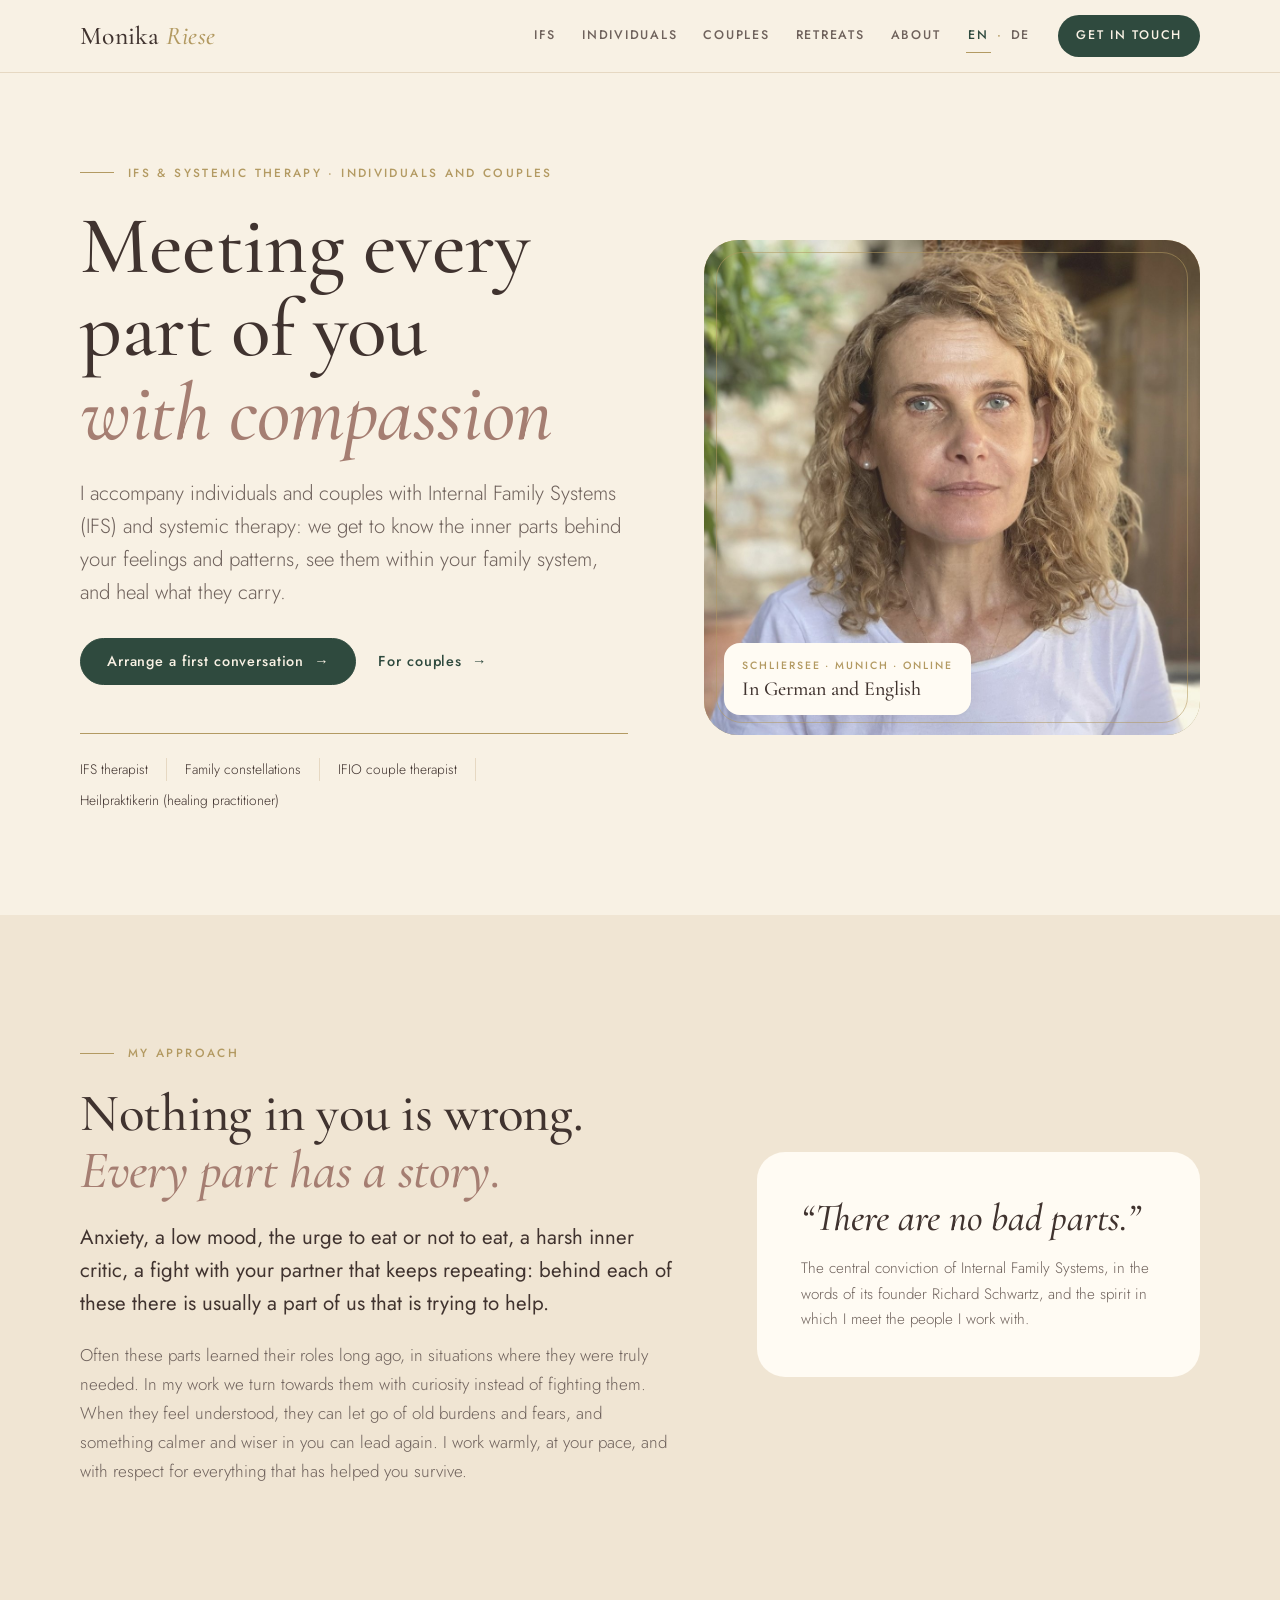
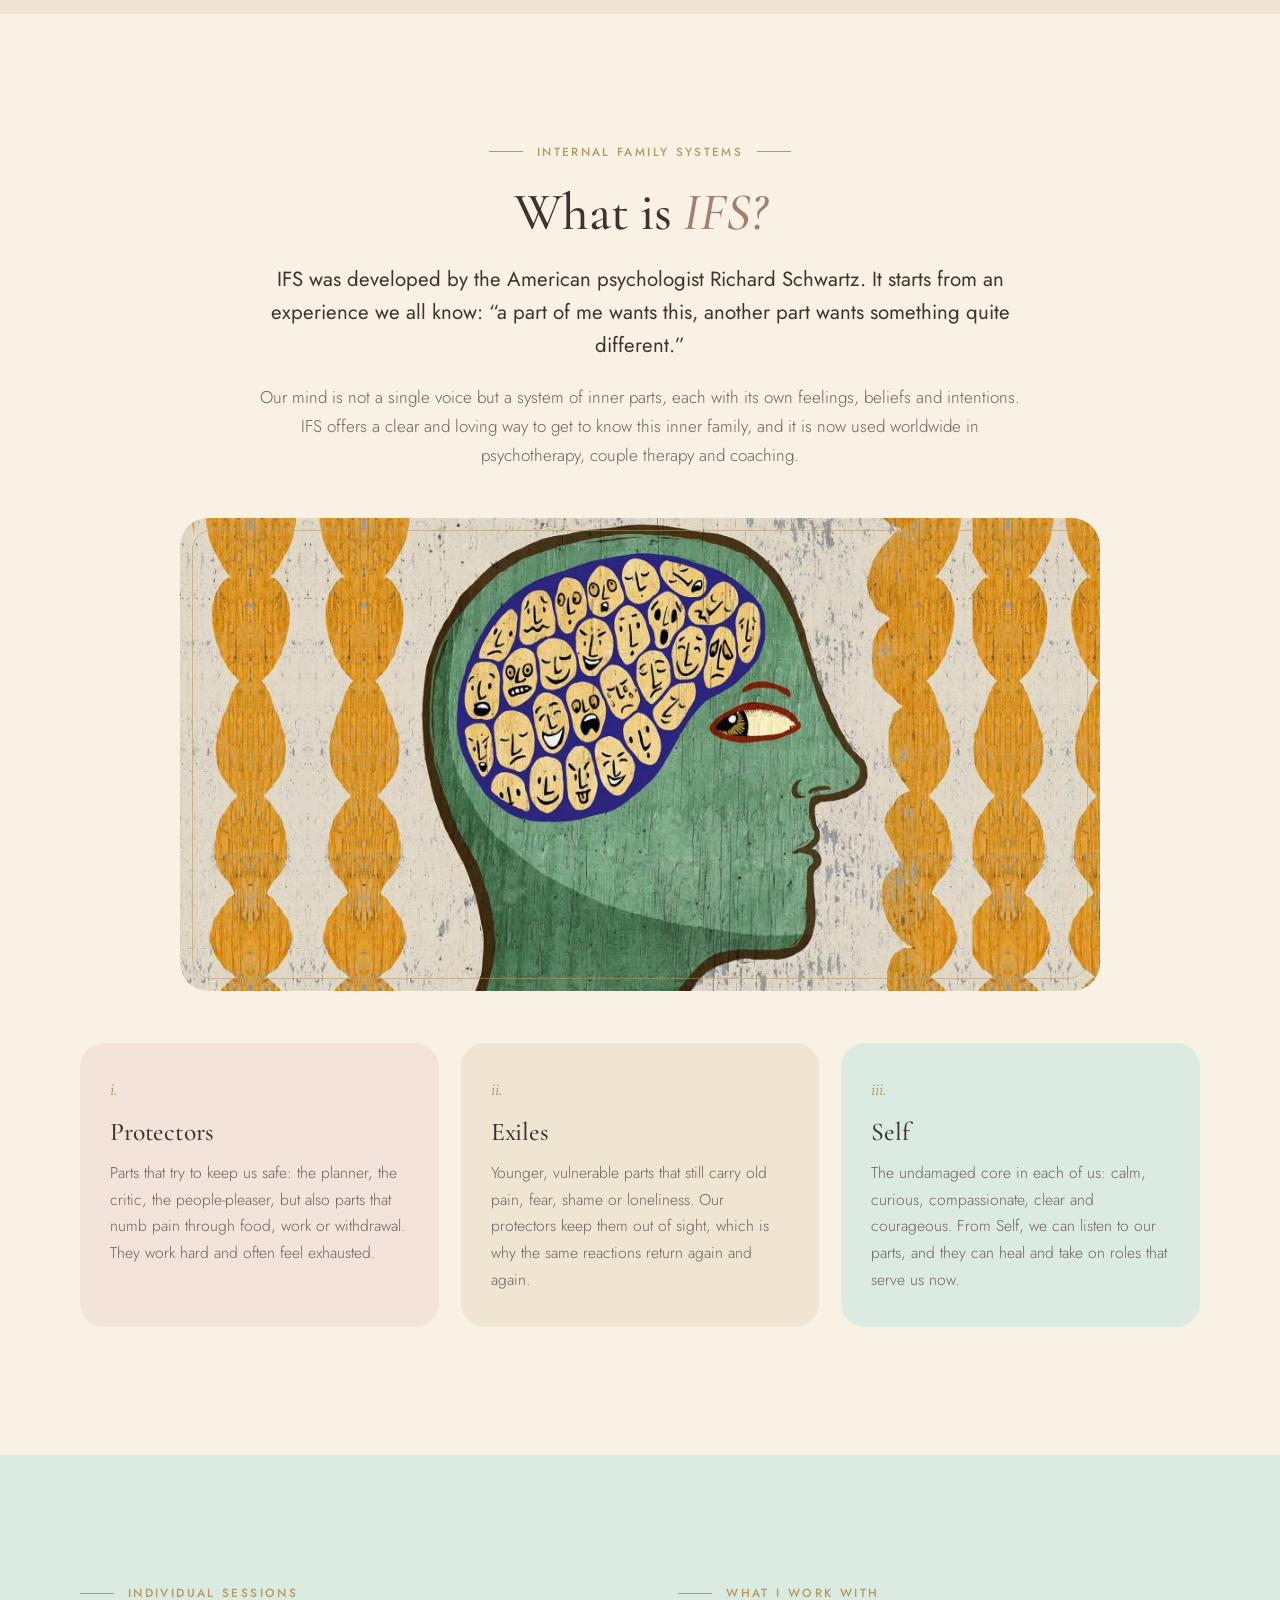
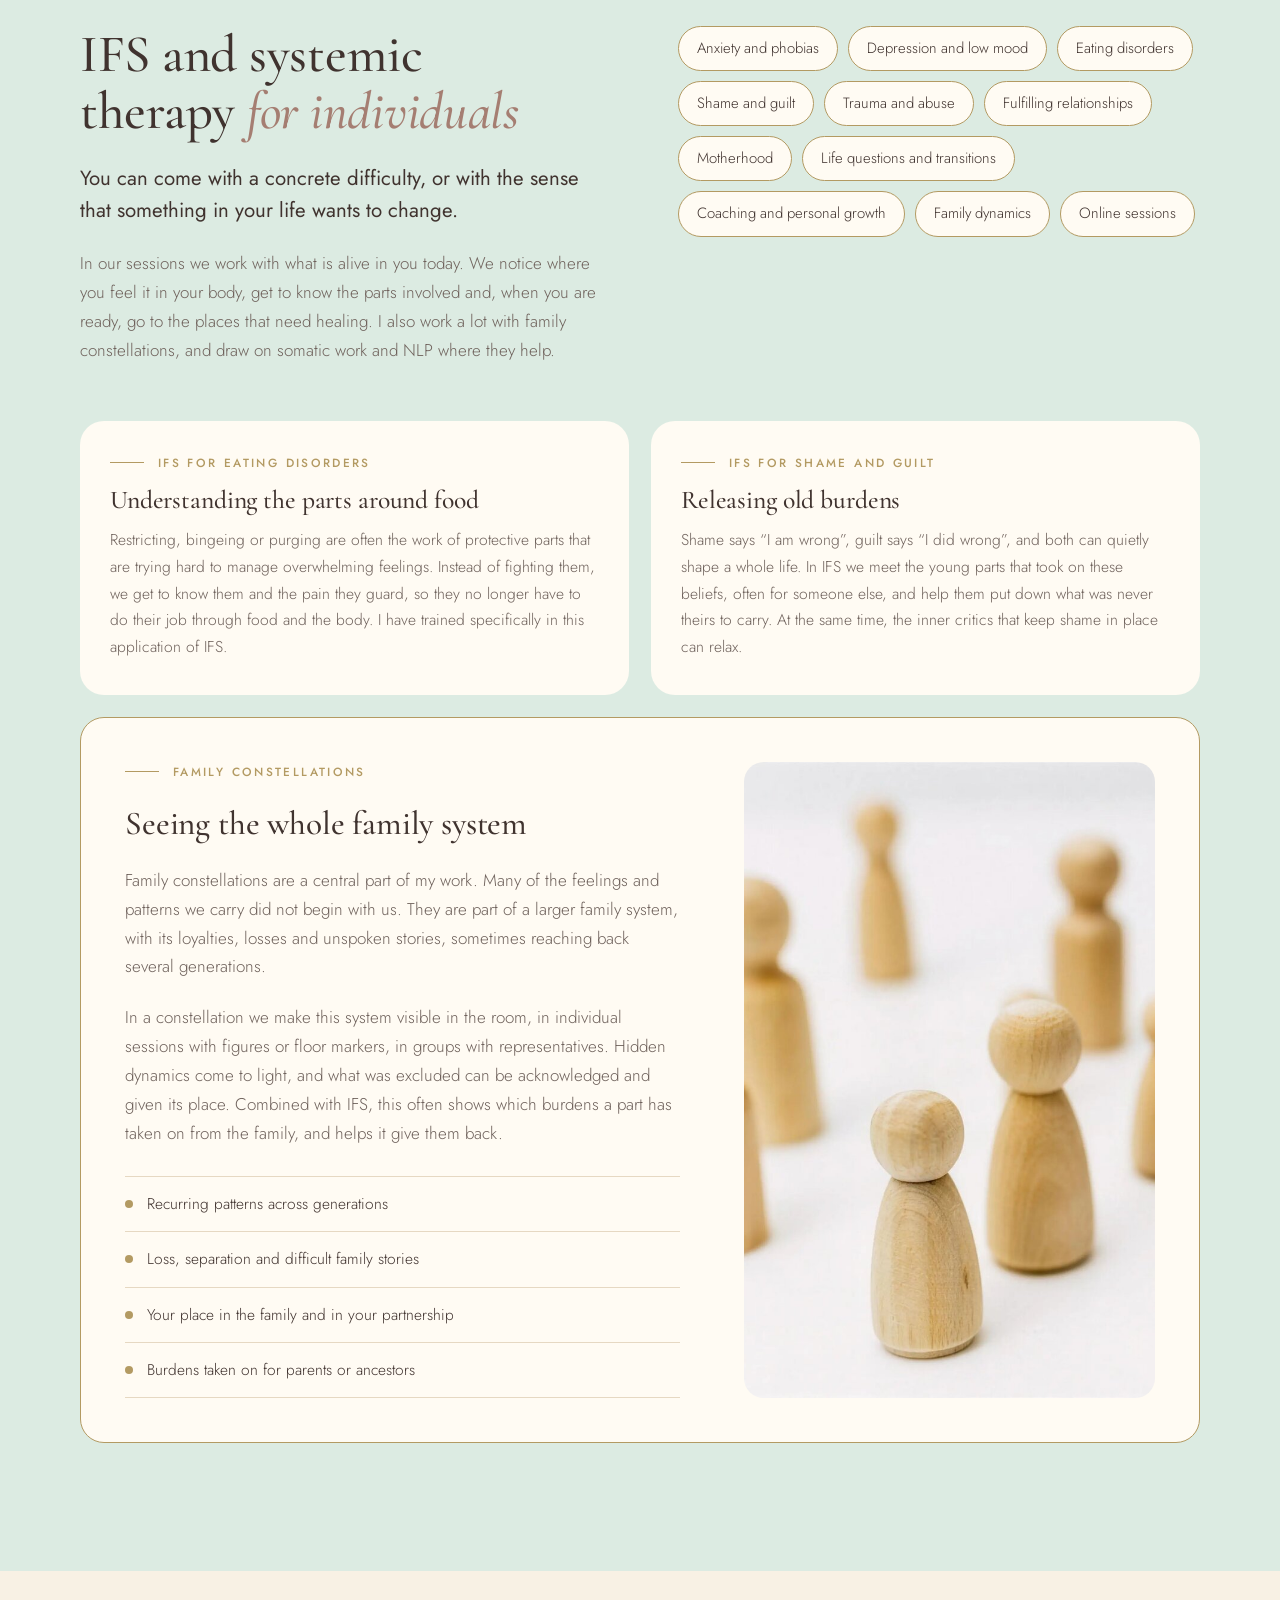
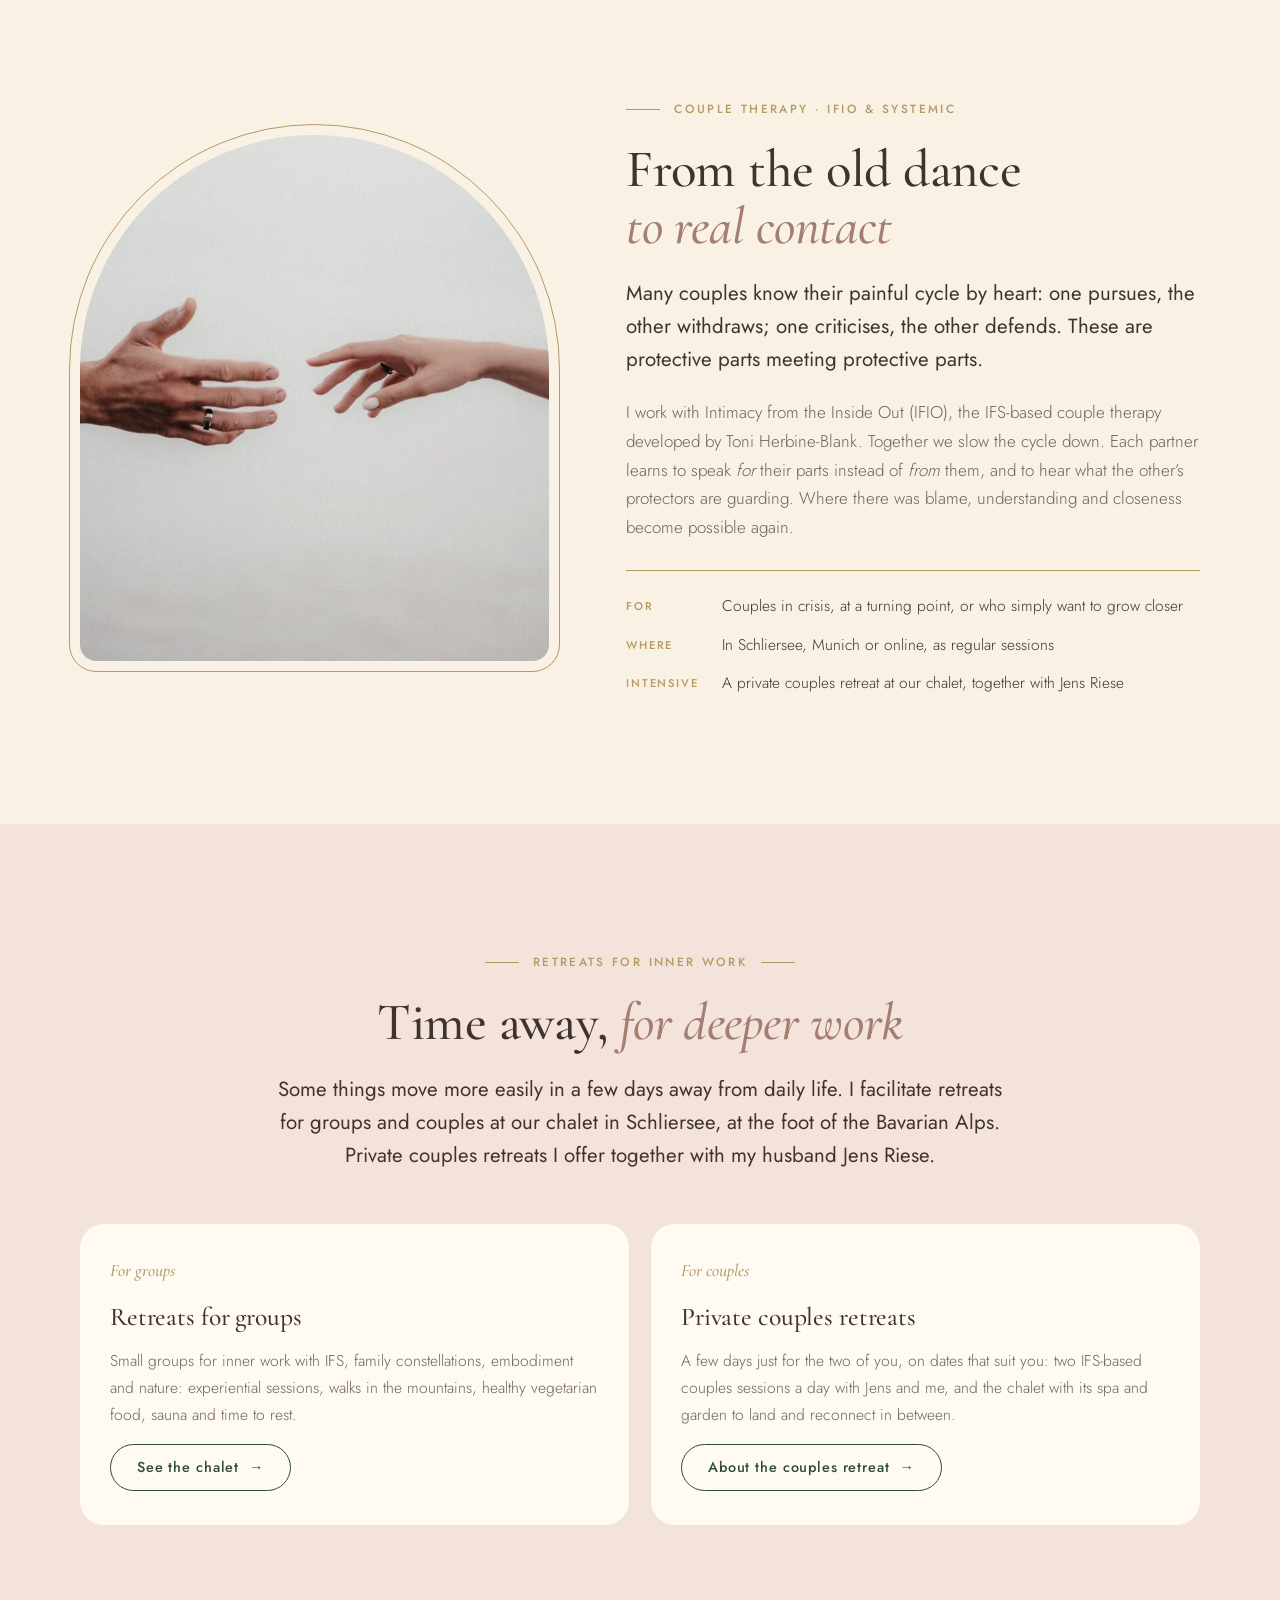
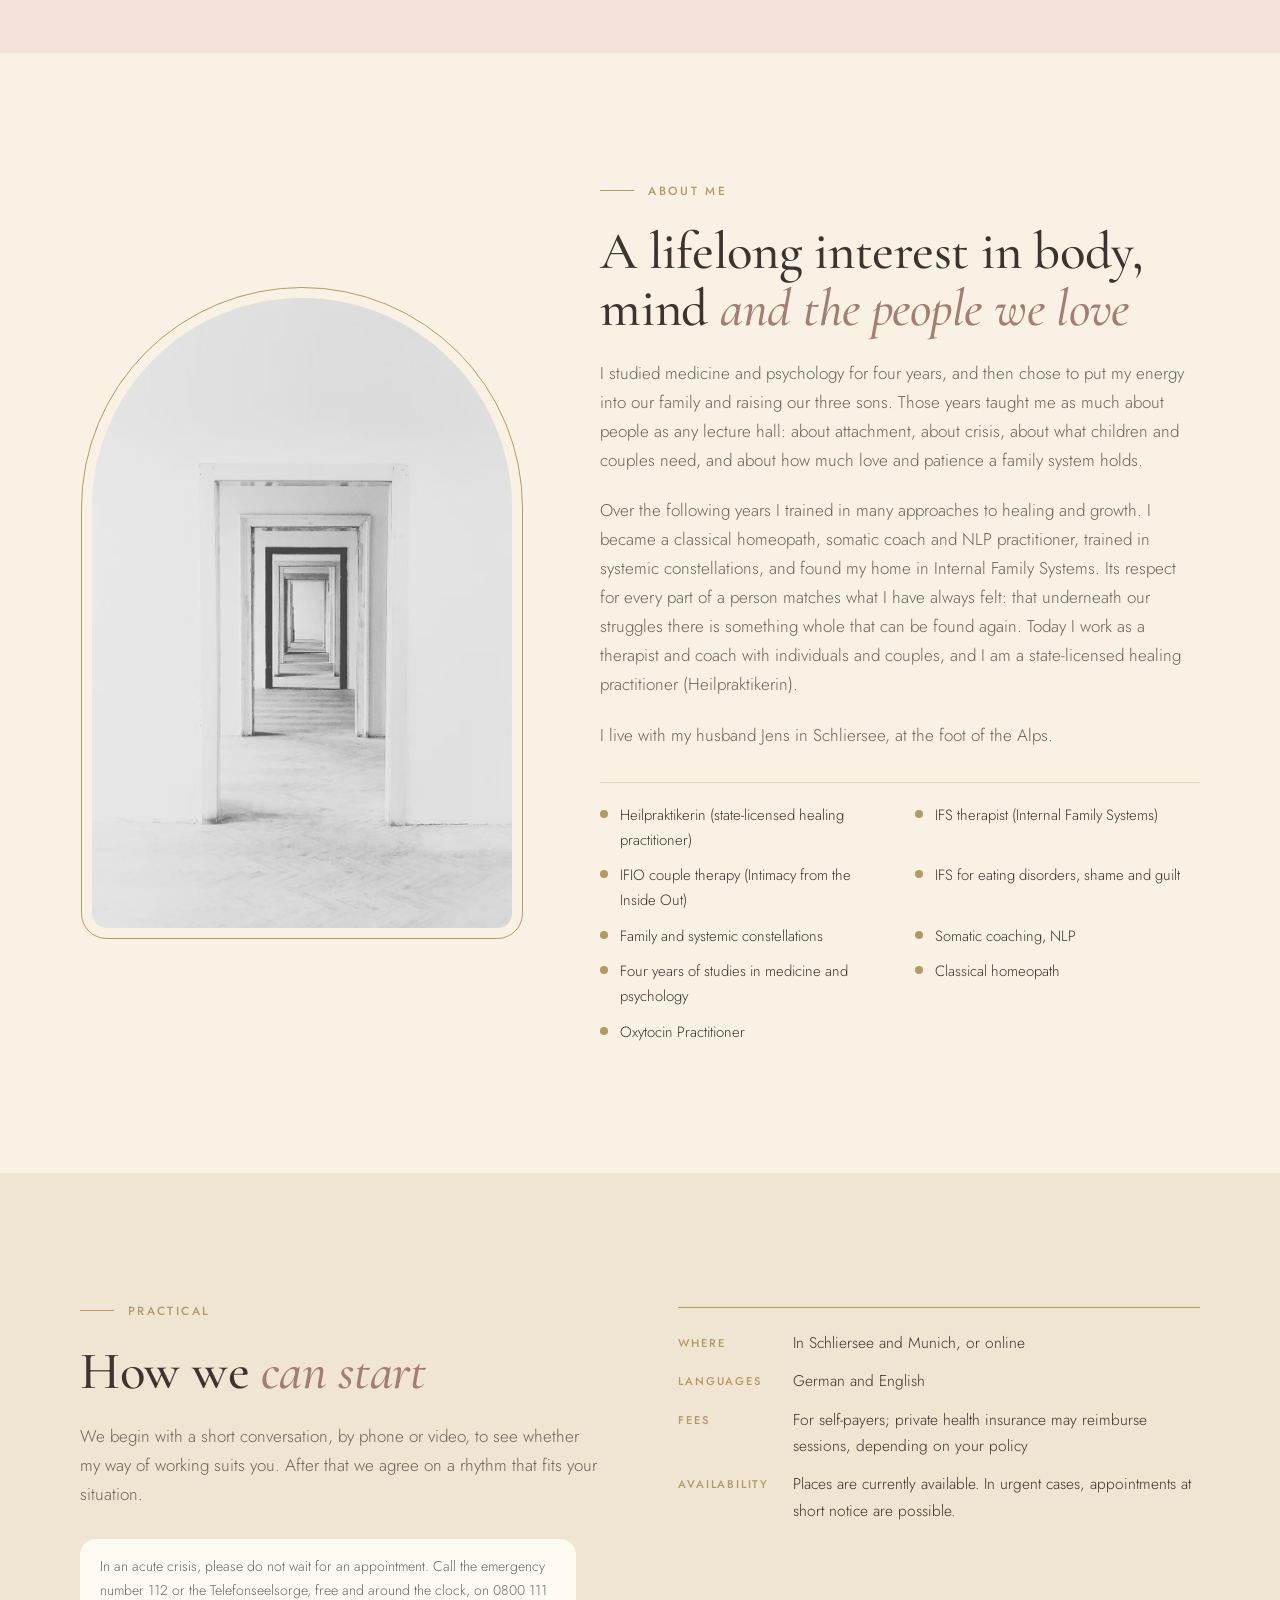
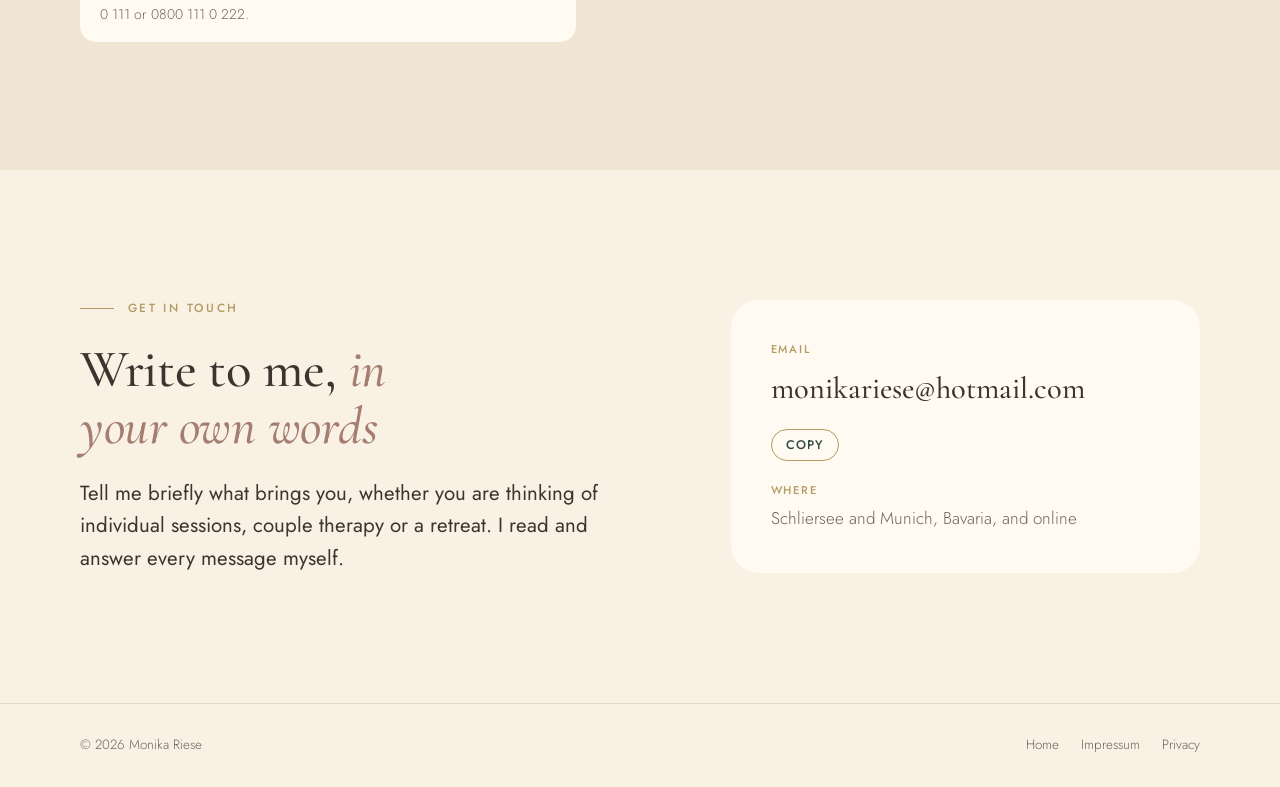
==== index.html @ cefd2a60 "Add German version, language switch, footer Home link Co-Authored-By: Claude Opus 5.5 <noreply@anthr" ====
<!DOCTYPE html>
<html lang="en">
<head>
<meta charset="utf-8">
<meta name="viewport" content="width=device-width,initial-scale=1">
<title>Monika Riese · IFS and systemic therapy for individuals and couples</title>
<meta name="description" content="Monika Riese: Internal Family Systems (IFS) and systemic therapy for individuals and couples, with family constellations, IFIO couple therapy and retreats for inner work. In Schliersee, Munich and online, in German and English.">
<link rel="canonical" href="https://www.ifs-therapy.com/">
<link rel="alternate" hreflang="en" href="https://www.ifs-therapy.com/">
<link rel="alternate" hreflang="de" href="https://www.ifs-therapy.com/de/">
<link rel="stylesheet" href="fonts/fonts.css">
<link rel="stylesheet" href="site.css">
</head>
<body>

<header class="site-head">
  <div class="wrap">
    <a class="mark" href="#top" aria-label="Monika Riese, home">Monika <em>Riese</em></a>
    <nav class="nav" aria-label="Main">
      <a href="#ifs">IFS</a>
      <a href="#individuals">Individuals</a>
      <a href="#couples">Couples</a>
      <a href="#retreats">Retreats</a>
      <a href="#about">About</a>
      <span class="lang"><a href="index.html" aria-current="true" lang="en">EN</a><span aria-hidden="true">·</span><a href="de/index.html" lang="de" hreflang="de">DE</a></span>
      <a class="pill" href="#contact">Get in touch</a>
    </nav>
  </div>
</header>

<main id="top">
<section class="hero">
  <div class="wrap">
    <div class="stack">
      <div class="eyebrow">IFS &amp; systemic therapy · individuals and couples</div>
      <h1>Meeting every part of you <em>with compassion</em></h1>
      <p class="lede">I accompany individuals and couples with Internal Family Systems (IFS) and systemic therapy: we get to know the inner parts behind your feelings and patterns, see them within your family system, and heal what they carry.</p>
      <div class="hero-ctas">
        <a class="btn solid" href="#contact">Arrange a first conversation <span class="arr" aria-hidden="true">→</span></a>
        <a class="btn text" href="#couples">For couples <span class="arr" aria-hidden="true">→</span></a>
      </div>
      <div class="hero-meta">
        <span>IFS therapist</span>
        <span>Family constellations</span>
        <span>IFIO couple therapist</span>
        <span>Heilpraktikerin (healing practitioner)</span>
      </div>
    </div>
    <figure class="portrait-card">
      <img src="img/monika-hero.jpg" alt="Portrait of Monika Riese in a white shirt, in front of a stone wall and plants">
      <div class="badge"><span class="k">Schliersee · Munich · online</span><span class="v">In German and English</span></div>
    </figure>
  </div>
</section>

<section class="band-sand">
  <div class="wrap intro-grid">
    <div class="stack">
      <div class="eyebrow">My approach</div>
      <h2>Nothing in you is wrong. <em>Every part has a story.</em></h2>
      <p class="lede">Anxiety, a low mood, the urge to eat or not to eat, a harsh inner critic, a fight with your partner that keeps repeating: behind each of these there is usually a part of us that is trying to help.</p>
      <p>Often these parts learned their roles long ago, in situations where they were truly needed. In my work we turn towards them with curiosity instead of fighting them. When they feel understood, they can let go of old burdens and fears, and something calmer and wiser in you can lead again. I work warmly, at your pace, and with respect for everything that has helped you survive.</p>
    </div>
    <div class="quote">
      <p class="big">“There are no bad parts.”</p>
      <p class="muted">The central conviction of Internal Family Systems, in the words of its founder Richard Schwartz, and the spirit in which I meet the people I work with.</p>
    </div>
  </div>
</section>

<section id="ifs">
  <div class="wrap">
    <div class="stack center" style="max-width:780px">
      <div class="eyebrow">Internal Family Systems</div>
      <h2>What is <em>IFS?</em></h2>
      <p class="lede">IFS was developed by the American psychologist Richard Schwartz. It starts from an experience we all know: “a part of me wants this, another part wants something quite different.”</p>
      <p>Our mind is not a single voice but a system of inner parts, each with its own feelings, beliefs and intentions. IFS offers a clear and loving way to get to know this inner family, and it is now used worldwide in psychotherapy, couple therapy and coaching.</p>
    </div>
    <figure class="wide-img ifs-img">
      <img src="img/ifs-parts.jpg" alt="Illustration of a head in profile, filled with many small faces showing different feelings">
    </figure>
    <div class="cards">
      <div class="card" style="background:var(--rose-soft)">
        <span class="num">i.</span>
        <h3>Protectors</h3>
        <p>Parts that try to keep us safe: the planner, the critic, the people-pleaser, but also parts that numb pain through food, work or withdrawal. They work hard and often feel exhausted.</p>
      </div>
      <div class="card" style="background:var(--sand)">
        <span class="num">ii.</span>
        <h3>Exiles</h3>
        <p>Younger, vulnerable parts that still carry old pain, fear, shame or loneliness. Our protectors keep them out of sight, which is why the same reactions return again and again.</p>
      </div>
      <div class="card" style="background:var(--mint)">
        <span class="num">iii.</span>
        <h3>Self</h3>
        <p>The undamaged core in each of us: calm, curious, compassionate, clear and courageous. From Self, we can listen to our parts, and they can heal and take on roles that serve us now.</p>
      </div>
    </div>
  </div>
</section>

<section class="band-mint" id="individuals">
  <div class="wrap two">
    <div class="stack">
      <div class="eyebrow">Individual sessions</div>
      <h2>IFS and systemic therapy <em>for individuals</em></h2>
      <p class="lede">You can come with a concrete difficulty, or with the sense that something in your life wants to change.</p>
      <p>In our sessions we work with what is alive in you today. We notice where you feel it in your body, get to know the parts involved and, when you are ready, go to the places that need healing. I also work a lot with family constellations, and draw on somatic work and NLP where they help.</p>
    </div>
    <div class="stack">
      <div class="eyebrow">What I work with</div>
      <ul class="focus">
        <li>Anxiety and phobias</li>
        <li>Depression and low mood</li>
        <li>Eating disorders</li>
        <li>Shame and guilt</li>
        <li>Trauma and abuse</li>
        <li>Fulfilling relationships</li>
        <li>Motherhood</li>
        <li>Life questions and transitions</li>
        <li>Coaching and personal growth</li>
        <li>Family dynamics</li>
        <li>Online sessions</li>
      </ul>
    </div>
  </div>
  <div class="wrap">
    <div class="deep">
      <div class="card" style="background:var(--white)">
        <div class="eyebrow">IFS for eating disorders</div>
        <h3>Understanding the parts around food</h3>
        <p>Restricting, bingeing or purging are often the work of protective parts that are trying hard to manage overwhelming feelings. Instead of fighting them, we get to know them and the pain they guard, so they no longer have to do their job through food and the body. I have trained specifically in this application of IFS.</p>
      </div>
      <div class="card" style="background:var(--white)">
        <div class="eyebrow">IFS for shame and guilt</div>
        <h3>Releasing old burdens</h3>
        <p>Shame says “I am wrong”, guilt says “I did wrong”, and both can quietly shape a whole life. In IFS we meet the young parts that took on these beliefs, often for someone else, and help them put down what was never theirs to carry. At the same time, the inner critics that keep shame in place can relax.</p>
      </div>
    </div>
    <div class="feature">
      <div class="stack">
        <div class="eyebrow">Family constellations</div>
        <h3>Seeing the whole family system</h3>
        <p>Family constellations are a central part of my work. Many of the feelings and patterns we carry did not begin with us. They are part of a larger family system, with its loyalties, losses and unspoken stories, sometimes reaching back several generations.</p>
        <p>In a constellation we make this system visible in the room, in individual sessions with figures or floor markers, in groups with representatives. Hidden dynamics come to light, and what was excluded can be acknowledged and given its place. Combined with IFS, this often shows which burdens a part has taken on from the family, and helps it give them back.</p>

        <ul class="feature-points">
          <li>Recurring patterns across generations</li>
          <li>Loss, separation and difficult family stories</li>
          <li>Your place in the family and in your partnership</li>
          <li>Burdens taken on for parents or ancestors</li>
        </ul>
      </div>
      <figure class="feature-img">
        <img src="img/constellation.jpg" alt="Simple wooden figures standing in a loose group on a white surface, like a family constellation">
      </figure>
    </div>
  </div>
</section>

<section id="couples">
  <div class="wrap split">
    <figure class="arch reach">
      <img src="img/couple-hands.jpg" alt="Two hands reaching towards each other above calm water, almost touching">
    </figure>
    <div class="stack">
      <div class="eyebrow">Couple therapy · IFIO &amp; systemic</div>
      <h2>From the old dance <em>to real contact</em></h2>
      <p class="lede">Many couples know their painful cycle by heart: one pursues, the other withdraws; one criticises, the other defends. These are protective parts meeting protective parts.</p>
      <p>I work with Intimacy from the Inside Out (IFIO), the IFS-based couple therapy developed by Toni Herbine-Blank. Together we slow the cycle down. Each partner learns to speak <i>for</i> their parts instead of <i>from</i> them, and to hear what the other’s protectors are guarding. Where there was blame, understanding and closeness become possible again.</p>
      <dl class="keyinfo">
        <dt>For</dt><dd>Couples in crisis, at a turning point, or who simply want to grow closer</dd>
        <dt>Where</dt><dd>In Schliersee, Munich or online, as regular sessions</dd>
        <dt>Intensive</dt><dd>A private couples retreat at our chalet, together with Jens Riese</dd>
      </dl>
    </div>
  </div>
</section>

<section class="band-rose" id="retreats">
  <div class="wrap">
    <div class="stack center" style="max-width:780px">
      <div class="eyebrow">Retreats for inner work</div>
      <h2>Time away, <em>for deeper work</em></h2>
      <p class="lede">Some things move more easily in a few days away from daily life. I facilitate retreats for groups and couples at our chalet in Schliersee, at the foot of the Bavarian Alps. Private couples retreats I offer together with my husband Jens Riese.</p>
    </div>
    <div class="retreats">
      <div class="card">
        <span class="num">For groups</span>
        <h3>Retreats for groups</h3>
        <p>Small groups for inner work with IFS, family constellations, embodiment and nature: experiential sessions, walks in the mountains, healthy vegetarian food, sauna and time to rest.</p>
        <a class="btn line" href="https://riese.com/chalet">See the chalet <span class="arr" aria-hidden="true">→</span></a>
      </div>
      <div class="card">
        <span class="num">For couples</span>
        <h3>Private couples retreats</h3>
        <p>A few days just for the two of you, on dates that suit you: two IFS-based couples sessions a day with Jens and me, and the chalet with its spa and garden to land and reconnect in between.</p>
        <a class="btn line" href="https://riese.com/couples-retreat.html">About the couples retreat <span class="arr" aria-hidden="true">→</span></a>
      </div>
    </div>
  </div>
</section>

<section id="about">
  <div class="wrap about">
    <figure class="arch doors">
      <img src="img/doors.jpg" alt="A long row of open doorways in a bright, empty building, one behind the other">
    </figure>
    <div class="stack">
      <div class="eyebrow">About me</div>
      <h2>A lifelong interest in body, mind <em>and the people we love</em></h2>
      <p>I studied medicine and psychology for four years, and then chose to put my energy into our family and raising our three sons. Those years taught me as much about people as any lecture hall: about attachment, about crisis, about what children and couples need, and about how much love and patience a family system holds.</p>
      <p>Over the following years I trained in many approaches to healing and growth. I became a classical homeopath, somatic coach and NLP practitioner, trained in systemic constellations, and found my home in Internal Family Systems. Its respect for every part of a person matches what I have always felt: that underneath our struggles there is something whole that can be found again. Today I work as a therapist and coach with individuals and couples, and I am a state-licensed healing practitioner (Heilpraktikerin).</p>
      <p>I live with my husband Jens in Schliersee, at the foot of the Alps.</p>
      <ul class="creds">
        <li>Heilpraktikerin (state-licensed healing practitioner)</li>
        <li>IFS therapist (Internal Family Systems)</li>
        <li>IFIO couple therapy (Intimacy from the Inside Out)</li>
        <li>IFS for eating disorders, shame and guilt</li>
        <li>Family and systemic constellations</li>
        <li>Somatic coaching, NLP</li>
        <li>Four years of studies in medicine and psychology</li>
        <li>Classical homeopath</li>
        <li>Oxytocin Practitioner</li>
      </ul>
    </div>
  </div>
</section>

<section class="band-sand">
  <div class="wrap two">
    <div class="stack">
      <div class="eyebrow">Practical</div>
      <h2>How we <em>can start</em></h2>
      <p>We begin with a short conversation, by phone or video, to see whether my way of working suits you. After that we agree on a rhythm that fits your situation.</p>
      <p class="crisis">In an acute crisis, please do not wait for an appointment. Call the emergency number 112 or the Telefonseelsorge, free and around the clock, on 0800 111 0 111 or 0800 111 0 222.</p>
    </div>
    <dl class="keyinfo">
      <dt>Where</dt><dd>In Schliersee and Munich, or online</dd>
      <dt>Languages</dt><dd>German and English</dd>
      <dt>Fees</dt><dd>For self-payers; private health insurance may reimburse sessions, depending on your policy</dd>
      <dt>Availability</dt><dd>Places are currently available. In urgent cases, appointments at short notice are possible.</dd>
    </dl>
  </div>
</section>

<section class="cta" id="contact">
  <div class="wrap">
    <div class="stack">
      <div class="eyebrow">Get in touch</div>
      <h2>Write to me, <em>in your own words</em></h2>
      <p class="lede">Tell me briefly what brings you, whether you are thinking of individual sessions, couple therapy or a retreat. I read and answer every message myself.</p>
    </div>
    <div class="contact">
      <div class="row">
        <span class="label">Email</span>
        <div class="copy">
              <a class="line" id="mail" href="mailto:monikariese@hotmail.com">monikariese@hotmail.com</a>
          <button type="button" id="copy-mail" data-copy="monikariese@hotmail.com">Copy</button>
        </div>
      </div>
      <div class="row">
        <span class="label">Where</span>
        <span>Schliersee and Munich, Bavaria, and online</span>
      </div>
    </div>
  </div>
</section>
</main>

<footer>
  <div class="wrap">
    <span>© 2026 Monika Riese</span>
    <nav aria-label="Legal">
      <a href="#top">Home</a>
      <a href="impressum.html">Impressum</a>
      <a href="privacy.html">Privacy</a>
    </nav>
  </div>
</footer>

<script>
document.getElementById('copy-mail').addEventListener('click', function(){
  var btn=this, text=btn.getAttribute('data-copy');
  function done(){btn.textContent='Copied';setTimeout(function(){btn.textContent='Copy'},1600)}
  function fallback(){var r=document.createRange();r.selectNodeContents(document.getElementById('mail'));var s=window.getSelection();s.removeAllRanges();s.addRange(r)}
  try{navigator.clipboard.writeText(text).then(done,fallback)}catch(e){fallback()}
});
</script>
</body>
</html>
---- fonts/fonts.css ----
/* Self-hosted fonts (no requests to Google). Cormorant Garamond and Jost, SIL Open Font License. */
@font-face{font-family:"Cormorant Garamond";font-style:normal;font-weight:500;font-display:swap;src:url(cormorant-garamond-latin-500-normal.woff2) format("woff2")}
@font-face{font-family:"Cormorant Garamond";font-style:normal;font-weight:600;font-display:swap;src:url(cormorant-garamond-latin-600-normal.woff2) format("woff2")}
@font-face{font-family:"Cormorant Garamond";font-style:italic;font-weight:500;font-display:swap;src:url(cormorant-garamond-latin-500-italic.woff2) format("woff2")}
@font-face{font-family:"Jost";font-style:normal;font-weight:300;font-display:swap;src:url(jost-latin-300-normal.woff2) format("woff2")}
@font-face{font-family:"Jost";font-style:normal;font-weight:400;font-display:swap;src:url(jost-latin-400-normal.woff2) format("woff2")}
@font-face{font-family:"Jost";font-style:normal;font-weight:500;font-display:swap;src:url(jost-latin-500-normal.woff2) format("woff2")}
---- site.css ----
/* Monika Riese: "Modern Feminine" palette (taupe, dusty rose, ivory, espresso) with soft mint. Light, airy, elegant. */
:root{
  --ivory:#F8F1E4;      /* warm ivory page background */
  --sand:#F0E5D3;       /* soft beige band */
  --rose:#D8C2BC;       /* dusty rose */
  --rose-soft:#F3E3DA;  /* rose band / card */
  --mint:#DCEBE2;       /* soft mint band */
  --mint-deep:#8DAE9B;  /* mint accent line */
  --taupe:#A99B91;
  --espresso:#40332F;   /* headings, buttons */
  --text:#6F625C;       /* body text, warm grey */
  --accent:#A57E72;     /* rosewood: eyebrows, italic words */
  --line:#E6D8C2;
  --white:#FFFBF3;
  --green:#2F4A3E;      /* deep green: buttons */
  --green-dark:#243A30;
  --gold:#B39A62;       /* matte gold: lines, details */
  --display:"Cormorant Garamond", Georgia, "Times New Roman", serif;
  --body:"Jost", "Helvetica Neue", Arial, sans-serif;
  --measure:62ch;
  color-scheme:light;
}
*{box-sizing:border-box}
html{scroll-behavior:smooth;scroll-padding-top:84px}
@media (prefers-reduced-motion:reduce){html{scroll-behavior:auto}}
body{margin:0;background:var(--ivory);color:var(--text);font-family:var(--body);font-weight:350;font-size:1.0625rem;line-height:1.7;-webkit-font-smoothing:antialiased}
img{max-width:100%;display:block}
a{color:inherit}
:focus-visible{outline:2px solid var(--accent);outline-offset:3px}
p{margin:0}
.wrap{max-width:1160px;margin:0 auto;padding-left:max(20px,env(safe-area-inset-left,0px));padding-right:max(20px,env(safe-area-inset-right,0px))}
section{padding-block:clamp(72px,10vw,128px)}
h1,h2,h3{font-family:var(--display);font-weight:500;color:var(--espresso);margin:0;text-wrap:balance;letter-spacing:-.005em}
h1 em,h2 em{font-style:italic;color:var(--accent);font-weight:500}
h2{font-size:clamp(2.2rem,4.2vw,3.3rem);line-height:1.08}
h3{font-size:1.6rem;line-height:1.2}
.eyebrow{display:flex;align-items:center;gap:14px;font-size:.74rem;font-weight:500;letter-spacing:.2em;text-transform:uppercase;color:var(--gold)}
.eyebrow::before{content:"";width:34px;height:1px;background:currentColor;flex:none}
.lede{font-size:clamp(1.12rem,1.6vw,1.28rem);line-height:1.6;color:var(--espresso);font-weight:400;max-width:var(--measure)}
.stack{display:flex;flex-direction:column;gap:22px}
.muted{color:var(--text)}
.center{text-align:center;align-items:center;margin-inline:auto}
.center .eyebrow::after{content:"";width:34px;height:1px;background:currentColor}

/* Buttons */
.btn{display:inline-flex;align-items:center;gap:10px;font:500 .9rem/1 var(--body);letter-spacing:.06em;padding:15px 26px;border-radius:999px;text-decoration:none;border:1px solid var(--green);transition:background .25s,color .25s,transform .25s}
.btn.solid{background:var(--green);color:var(--ivory)}
.btn.solid:hover{background:var(--green-dark)}
.btn.line{color:var(--green);background:transparent}
.btn.line:hover{background:var(--rose-soft)}
.btn.text{border:0;padding:15px 4px;color:var(--green)}
.btn .arr{transition:transform .2s}
.btn:hover .arr{transform:translateX(3px)}

/* Header */
.site-head{position:sticky;top:0;z-index:20;background:color-mix(in srgb,var(--ivory) 90%,transparent);backdrop-filter:blur(10px);-webkit-backdrop-filter:blur(10px);border-bottom:1px solid var(--line)}
.site-head .wrap{display:flex;align-items:center;justify-content:space-between;gap:10px 28px;min-height:72px;flex-wrap:wrap;padding-block:10px}
.mark{font-family:var(--display);font-size:1.6rem;color:var(--espresso);text-decoration:none;white-space:nowrap;letter-spacing:.01em}
.mark em{color:var(--gold)}
.nav{display:flex;align-items:center;gap:4px 26px;flex-wrap:wrap;font-size:.78rem;font-weight:500;letter-spacing:.14em;text-transform:uppercase}
.nav a{text-decoration:none;color:var(--text);padding:6px 0}
.nav a:hover{color:var(--espresso)}
.nav a.pill{background:var(--green);color:var(--ivory);padding:10px 18px;border-radius:999px}
.nav a.pill:hover{background:var(--green-dark)}

/* Hero */
.hero{padding-block:clamp(48px,7vw,96px) clamp(64px,8vw,104px)}
.hero .wrap{display:grid;grid-template-columns:1.05fr .95fr;gap:clamp(36px,6vw,80px);align-items:center}
.hero h1{font-size:clamp(3rem,6.4vw,5.4rem);line-height:1.02}
.hero h1 em{display:block}
.hero .lede{color:var(--text);font-weight:350}
.hero-ctas{display:flex;flex-wrap:wrap;gap:10px 18px;align-items:center;margin-top:8px}
.portrait-card{position:relative;margin:0;border-radius:34px;overflow:hidden;background:linear-gradient(160deg,var(--rose-soft) 0%,#f6ece8 45%,var(--mint) 100%);aspect-ratio:1/1;display:flex;align-items:flex-end;justify-content:center}
.portrait-card img{position:absolute;inset:0;width:100%;height:100%;object-fit:cover;object-position:center 30%}
.portrait-card .badge{position:absolute;left:20px;bottom:20px;z-index:2;background:var(--white);border-radius:16px;padding:14px 18px;box-shadow:0 10px 30px rgba(64,51,47,.10);display:flex;flex-direction:column;gap:2px;max-width:70%}
.badge .k{font-size:.66rem;letter-spacing:.18em;text-transform:uppercase;color:var(--gold);font-weight:500}
.badge .v{font-family:var(--display);font-size:1.25rem;color:var(--espresso);line-height:1.2}
.hero-meta{display:flex;flex-wrap:wrap;gap:8px 0;margin-top:26px;padding-top:24px;border-top:1px solid var(--gold)}
.hero-meta span{font-size:.86rem;color:var(--espresso);padding-right:18px;margin-right:18px;border-right:1px solid var(--line)}
.hero-meta span:last-child{border-right:0}

/* Approach */
.intro-grid{display:grid;grid-template-columns:1.15fr .85fr;gap:clamp(36px,6vw,96px);align-items:center}
.quote{background:var(--white);border-radius:28px;padding:clamp(28px,4vw,44px);display:flex;flex-direction:column;gap:16px}
.quote .big{font-family:var(--display);font-style:italic;font-size:clamp(1.9rem,3vw,2.5rem);line-height:1.15;color:var(--espresso)}
.quote p.muted{font-size:.95rem}

/* Bands */
.band-mint{background:var(--mint)}
.band-sand{background:var(--sand)}
.band-rose{background:var(--rose-soft)}

/* IFS cards */
.cards{display:grid;grid-template-columns:repeat(3,minmax(0,1fr));gap:22px;margin-top:52px}
.card{background:var(--white);border-radius:24px;padding:32px 30px 34px;display:flex;flex-direction:column;gap:12px}
.card .num{font-family:var(--display);font-style:italic;font-size:1.1rem;color:var(--gold)}
.card p{font-size:.98rem}

/* Individuals */
.two{display:grid;grid-template-columns:1fr 1fr;gap:clamp(36px,6vw,96px);align-items:start}
.focus{list-style:none;margin:0;padding:0;display:flex;flex-wrap:wrap;gap:10px}
.focus li{border:1px solid var(--gold);border-radius:999px;padding:9px 18px;font-size:.93rem;color:var(--espresso);background:var(--white)}
.deep{display:grid;grid-template-columns:1fr 1fr;gap:22px;margin-top:56px}
.deep .card{background:var(--sand)}

/* Couples */
.split{display:grid;grid-template-columns:.9fr 1.1fr;gap:clamp(36px,6vw,96px);align-items:center}
.arch{margin:0;border-radius:400px 400px 28px 28px;overflow:hidden;aspect-ratio:4/5}
.arch img{width:100%;height:100%;object-fit:cover}
.arch.sea img{object-position:70% center}
.keyinfo{margin:6px 0 0;display:grid;grid-template-columns:auto 1fr;gap:12px 24px;border-top:1px solid var(--gold);padding-top:22px;font-size:.97rem}
.keyinfo dt{font-size:.7rem;font-weight:500;letter-spacing:.16em;text-transform:uppercase;color:var(--gold);padding-top:4px}
.keyinfo dd{margin:0;color:var(--espresso)}

/* Retreats */
.retreats{display:grid;grid-template-columns:1fr 1fr;gap:22px;margin-top:52px}
.retreats .card{gap:16px}
.retreats .card .btn{align-self:flex-start;margin-top:auto}

/* About */
.about{display:grid;grid-template-columns:.85fr 1.15fr;gap:clamp(36px,6vw,96px);align-items:center}
.about-portrait{margin:0;position:relative}
.about-portrait::before{content:none}
.about-portrait img{position:relative;z-index:1;width:100%;max-width:440px;margin:0 auto}
.creds{list-style:none;margin:10px 0 0;padding:20px 0 0;border-top:1px solid var(--line);display:grid;grid-template-columns:1fr 1fr;gap:10px 30px}
.creds li{padding-left:20px;position:relative;font-size:.93rem;color:var(--espresso)}
.creds li::before{content:"";position:absolute;left:0;top:.75em;width:8px;height:8px;border-radius:50%;background:var(--gold);transform:translateY(-50%)}

/* Practical */
.crisis{margin-top:8px;font-size:.88rem;background:var(--white);border-radius:16px;padding:16px 20px;max-width:var(--measure)}

/* Contact */
.cta .wrap{display:grid;grid-template-columns:1.1fr .9fr;gap:clamp(36px,6vw,96px);align-items:center}
.contact{background:var(--white);border-radius:28px;padding:clamp(28px,4vw,40px);display:flex;flex-direction:column;gap:20px}
.contact .label{font-size:.7rem;font-weight:500;letter-spacing:.16em;text-transform:uppercase;color:var(--gold)}
.contact .row{display:flex;flex-direction:column;gap:4px}
.contact .line{font-family:var(--display);font-size:clamp(1.5rem,2.6vw,1.9rem);color:var(--espresso);text-decoration:none;overflow-wrap:anywhere}
.copy{display:flex;align-items:center;gap:14px;flex-wrap:wrap}
.copy button{font:500 .78rem/1 var(--body);letter-spacing:.08em;text-transform:uppercase;padding:9px 14px;border-radius:999px;border:1px solid var(--gold);background:transparent;color:var(--green);cursor:pointer}
.copy button:hover{background:var(--rose-soft)}

/* Footer */
footer{padding-block:30px;font-size:.84rem;border-top:1px solid var(--line)}
footer .wrap{display:flex;justify-content:space-between;gap:12px 28px;flex-wrap:wrap}
footer nav{display:flex;gap:22px;flex-wrap:wrap}
footer a{text-decoration:none}
footer a:hover{color:var(--espresso)}

@media (max-width:900px){
  .hero .wrap,.intro-grid,.two,.split,.about,.cta .wrap{grid-template-columns:1fr}
  .cards{grid-template-columns:1fr}
  .deep,.retreats{grid-template-columns:1fr}
  .portrait-card{max-width:520px}
  .arch{max-width:420px}
  .nav{gap:4px 18px}
}
@media (max-width:560px){
  .creds{grid-template-columns:1fr}
  .nav > a:not(.pill){display:none}
  .hero-meta span{border:0;margin-right:0}
}
@media (prefers-reduced-motion:no-preference){
  .hero .stack > *{animation:rise .9s ease-out both}
  .hero .stack > *:nth-child(2){animation-delay:.08s}
  .hero .stack > *:nth-child(3){animation-delay:.16s}
  .hero .stack > *:nth-child(4){animation-delay:.24s}
  .portrait-card{animation:fade 1.2s .1s ease-out both}
}
@keyframes rise{from{opacity:0;transform:translateY(14px)}to{opacity:1;transform:none}}
@keyframes fade{from{opacity:0}to{opacity:1}}
.arch.beach{aspect-ratio:1/1.12}
.arch.beach img{object-position:42% 30%}

.portrait-card{box-shadow:0 0 0 1px var(--gold) inset}
.portrait-card::after{content:"";position:absolute;inset:12px;border:1px solid rgba(179,154,98,.55);border-radius:26px;z-index:2;pointer-events:none}
.arch{outline:1px solid var(--gold);outline-offset:10px}
.wide-img{margin:48px 0 0;border-radius:28px;overflow:hidden;position:relative}
.wide-img img{width:100%;height:auto}
.wide-img::after{content:"";position:absolute;inset:12px;border:1px solid rgba(179,154,98,.55);border-radius:20px;pointer-events:none}
.ifs-img{max-width:920px;margin-inline:auto}
.hands-img{margin:0 0 clamp(48px,7vw,88px)}
.hands-img img{aspect-ratio:21/8;object-fit:cover;object-position:center 52%}
.arch.doors{aspect-ratio:2/3;max-width:420px;width:100%;justify-self:center}
.arch.doors img{object-position:center 60%}
.arch.reach{aspect-ratio:1/1.12}
.arch.reach img{object-position:center center}
.feature{margin-top:22px;background:var(--white);border-radius:24px;padding:clamp(28px,4vw,44px);display:grid;grid-template-columns:1.3fr .7fr;gap:clamp(28px,5vw,64px);align-items:center;border:1px solid var(--gold)}
.feature h3{font-size:clamp(1.7rem,2.6vw,2.1rem)}
.feature-points{list-style:none;margin:0;padding:0;display:flex;flex-direction:column}
.feature-points li{padding:14px 0 14px 22px;border-bottom:1px solid var(--line);position:relative;color:var(--espresso);font-size:.97rem}
.feature-points li:first-child{border-top:1px solid var(--line)}
.feature-points li::before{content:"";position:absolute;left:0;top:50%;width:8px;height:8px;border-radius:50%;background:var(--gold);transform:translateY(-50%)}
@media (max-width:900px){.feature{grid-template-columns:1fr}}
.feature{grid-template-columns:1.15fr .85fr;align-items:stretch}
.feature-points{margin-top:6px}
.feature-img{margin:0;border-radius:20px;overflow:hidden;min-height:320px}
.feature-img img{width:100%;height:100%;object-fit:cover;object-position:40% center}
@media (max-width:900px){.feature{grid-template-columns:1fr}.feature-img{min-height:0;aspect-ratio:4/3}}
/* Legal pages */
.legal-page{padding-block:clamp(48px,7vw,88px)}
.legal{max-width:780px;display:flex;flex-direction:column;gap:14px}
.legal h1{font-size:clamp(2.6rem,5vw,3.6rem);margin-bottom:10px}
.legal h2{font-size:1.5rem;margin-top:22px}
.legal a{color:var(--green)}
.legal .crumb{text-decoration:none;font-size:.85rem;letter-spacing:.06em;color:var(--text);margin-bottom:12px}
.legal .fine{margin-top:24px;font-size:.88rem}
/* Language switch */
.lang{display:inline-flex;align-items:center;gap:6px;font-size:.78rem;font-weight:500;letter-spacing:.14em}
.lang span{color:var(--gold)}
.nav .lang a{padding:6px 2px;color:var(--text);text-decoration:none;border-bottom:1px solid transparent}
.nav .lang a[aria-current]{color:var(--green);border-bottom-color:var(--gold)}
.nav .lang a:hover{color:var(--green)}
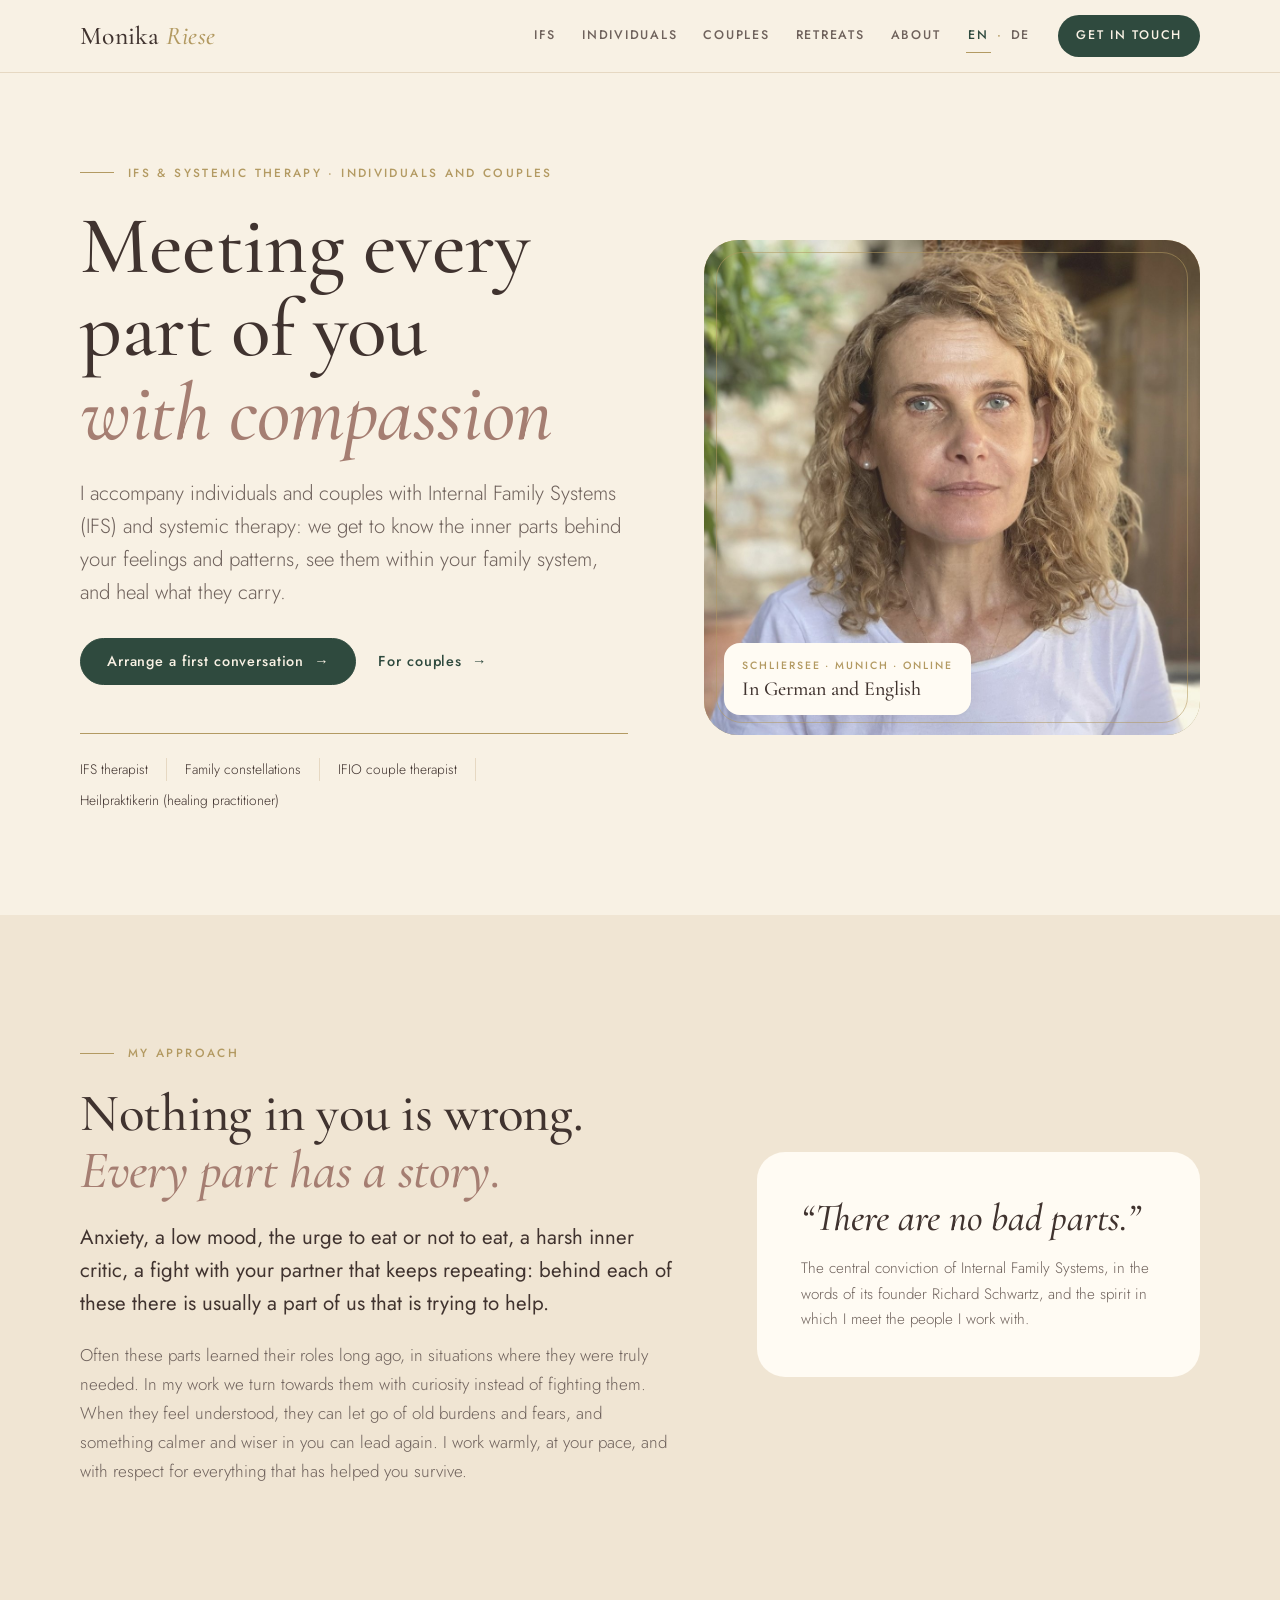
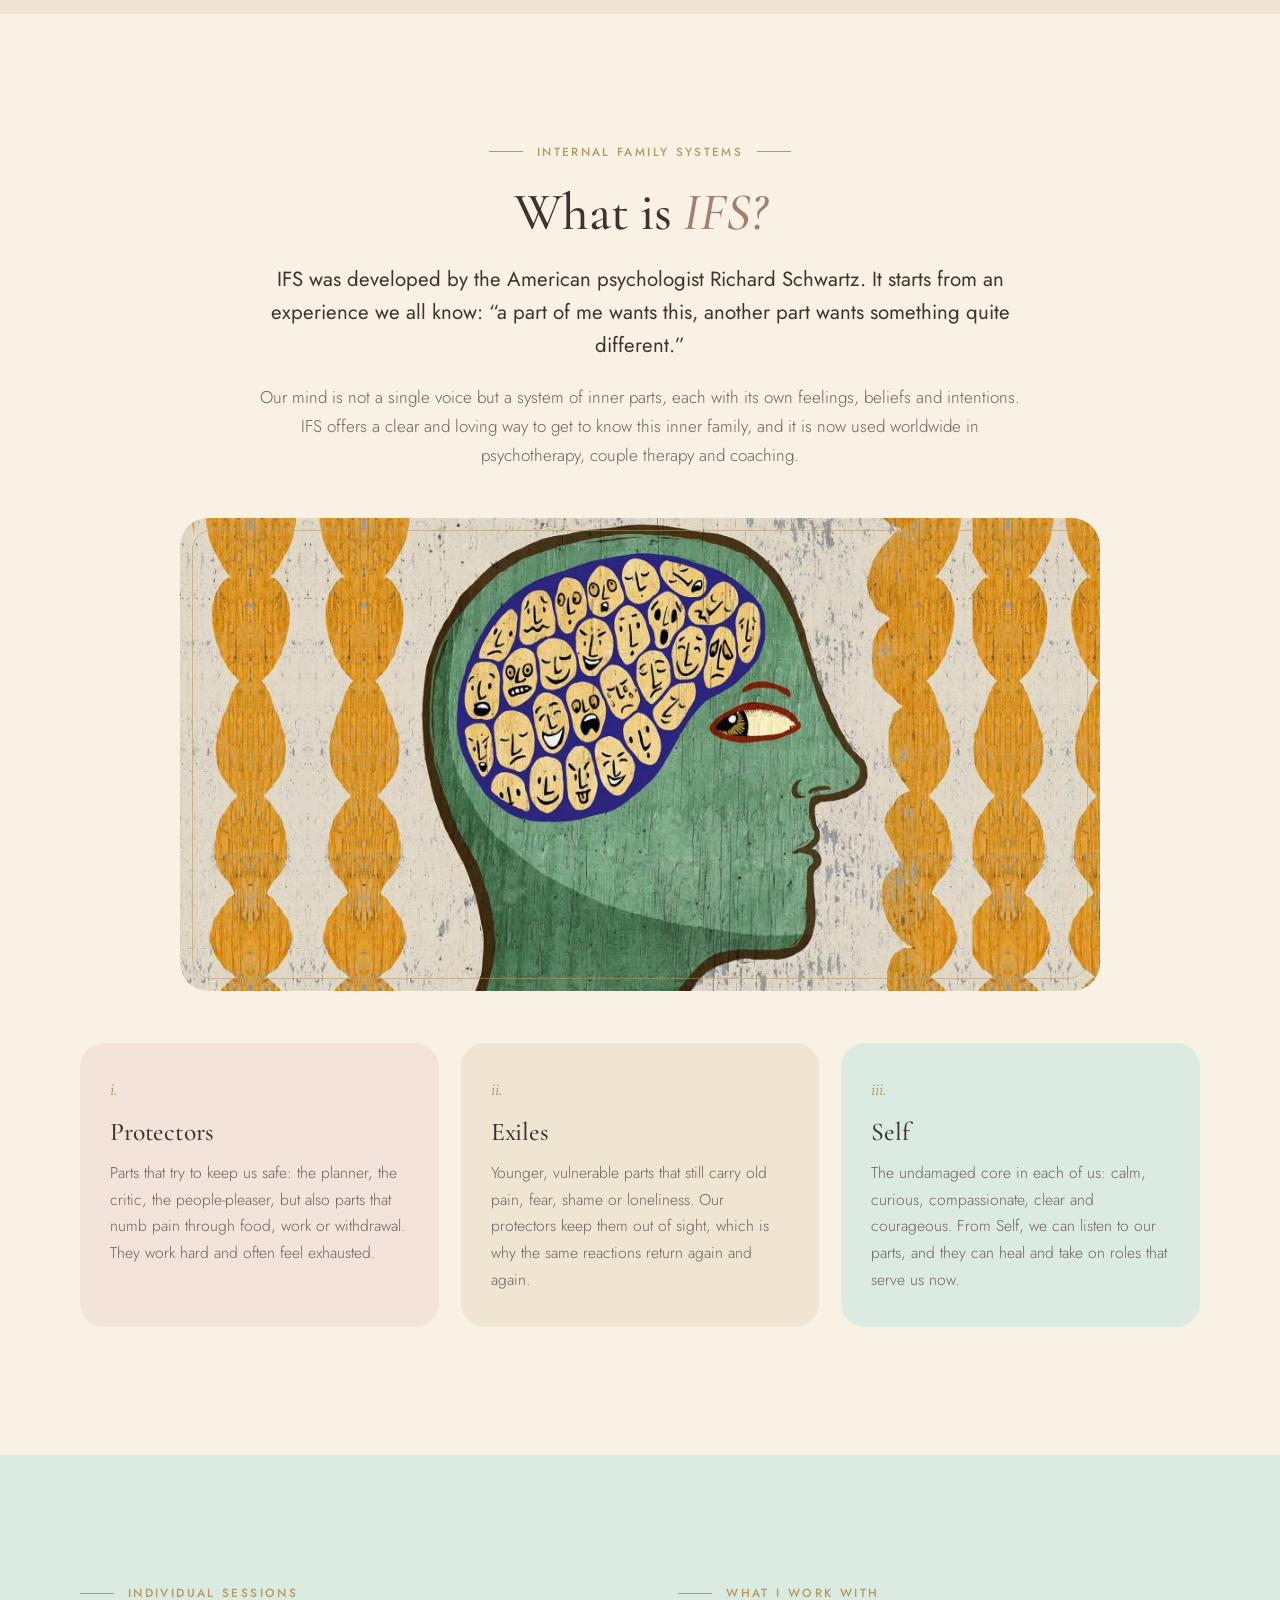
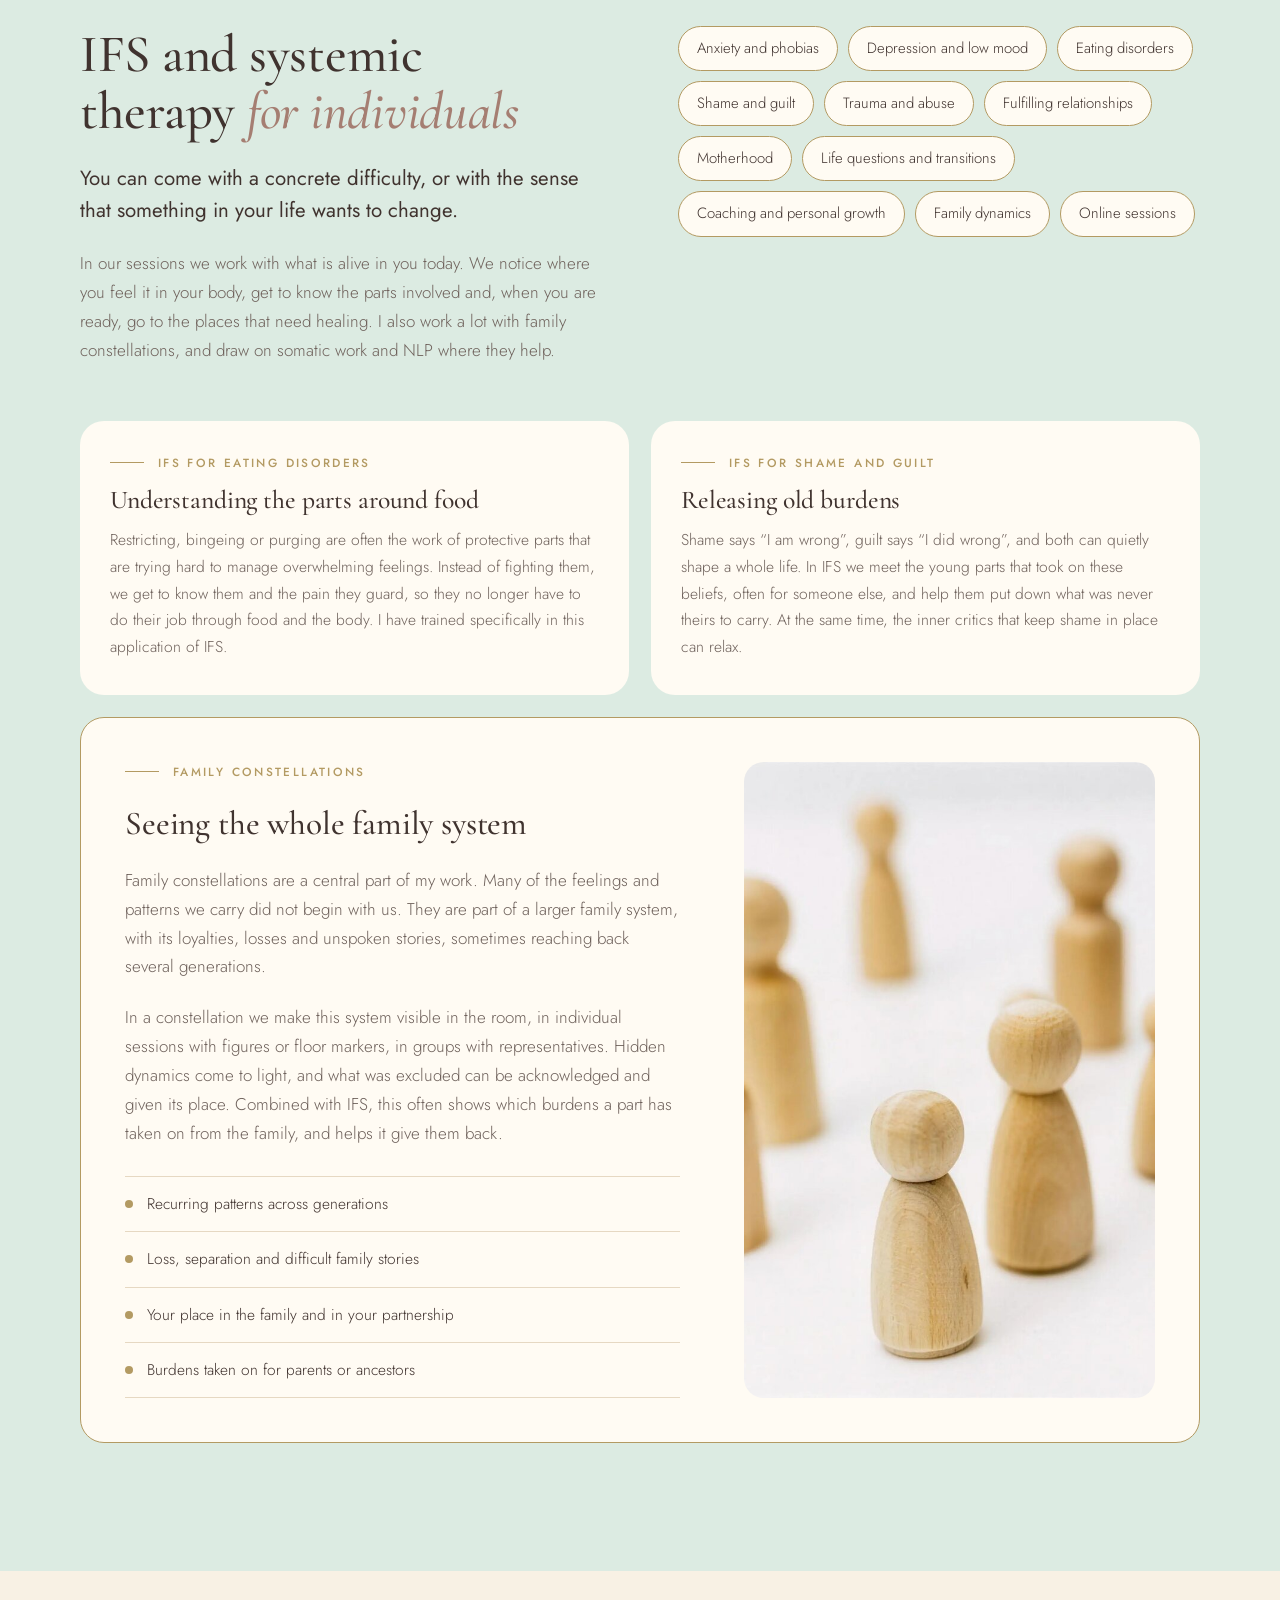
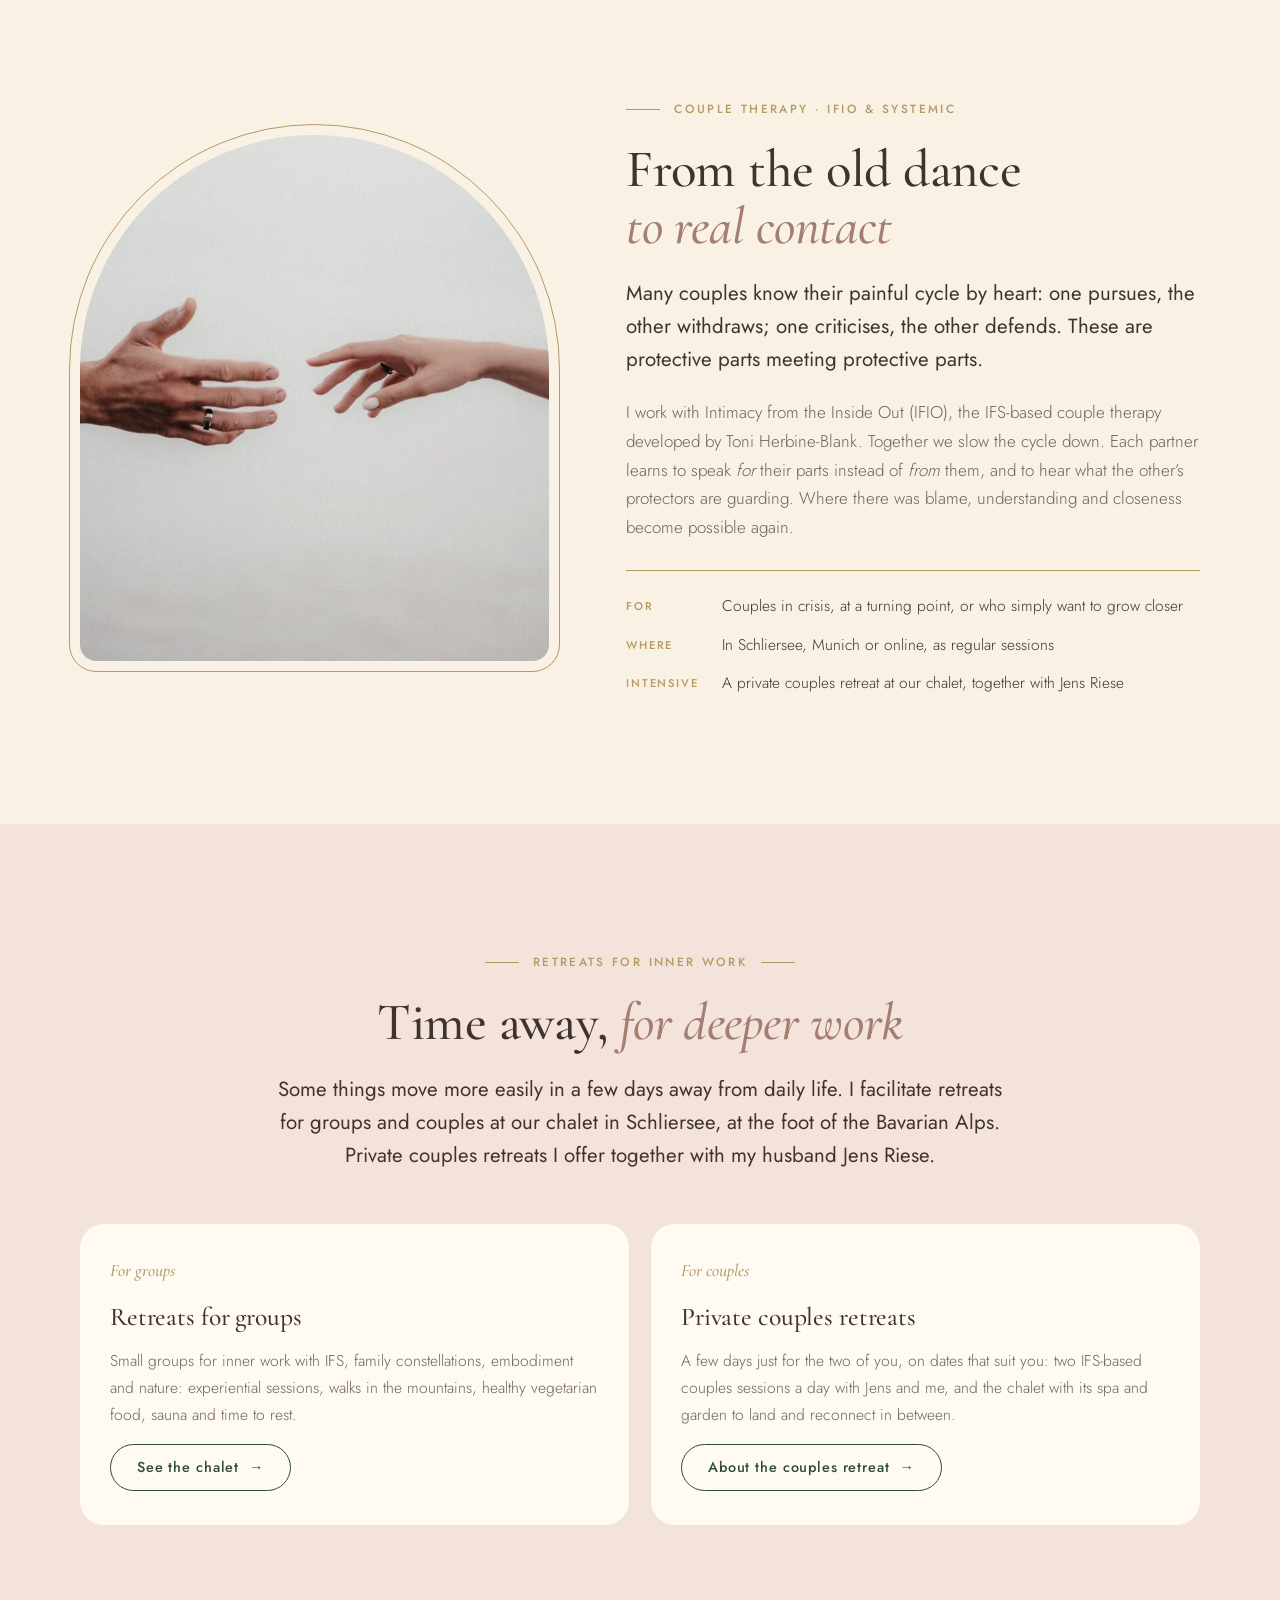
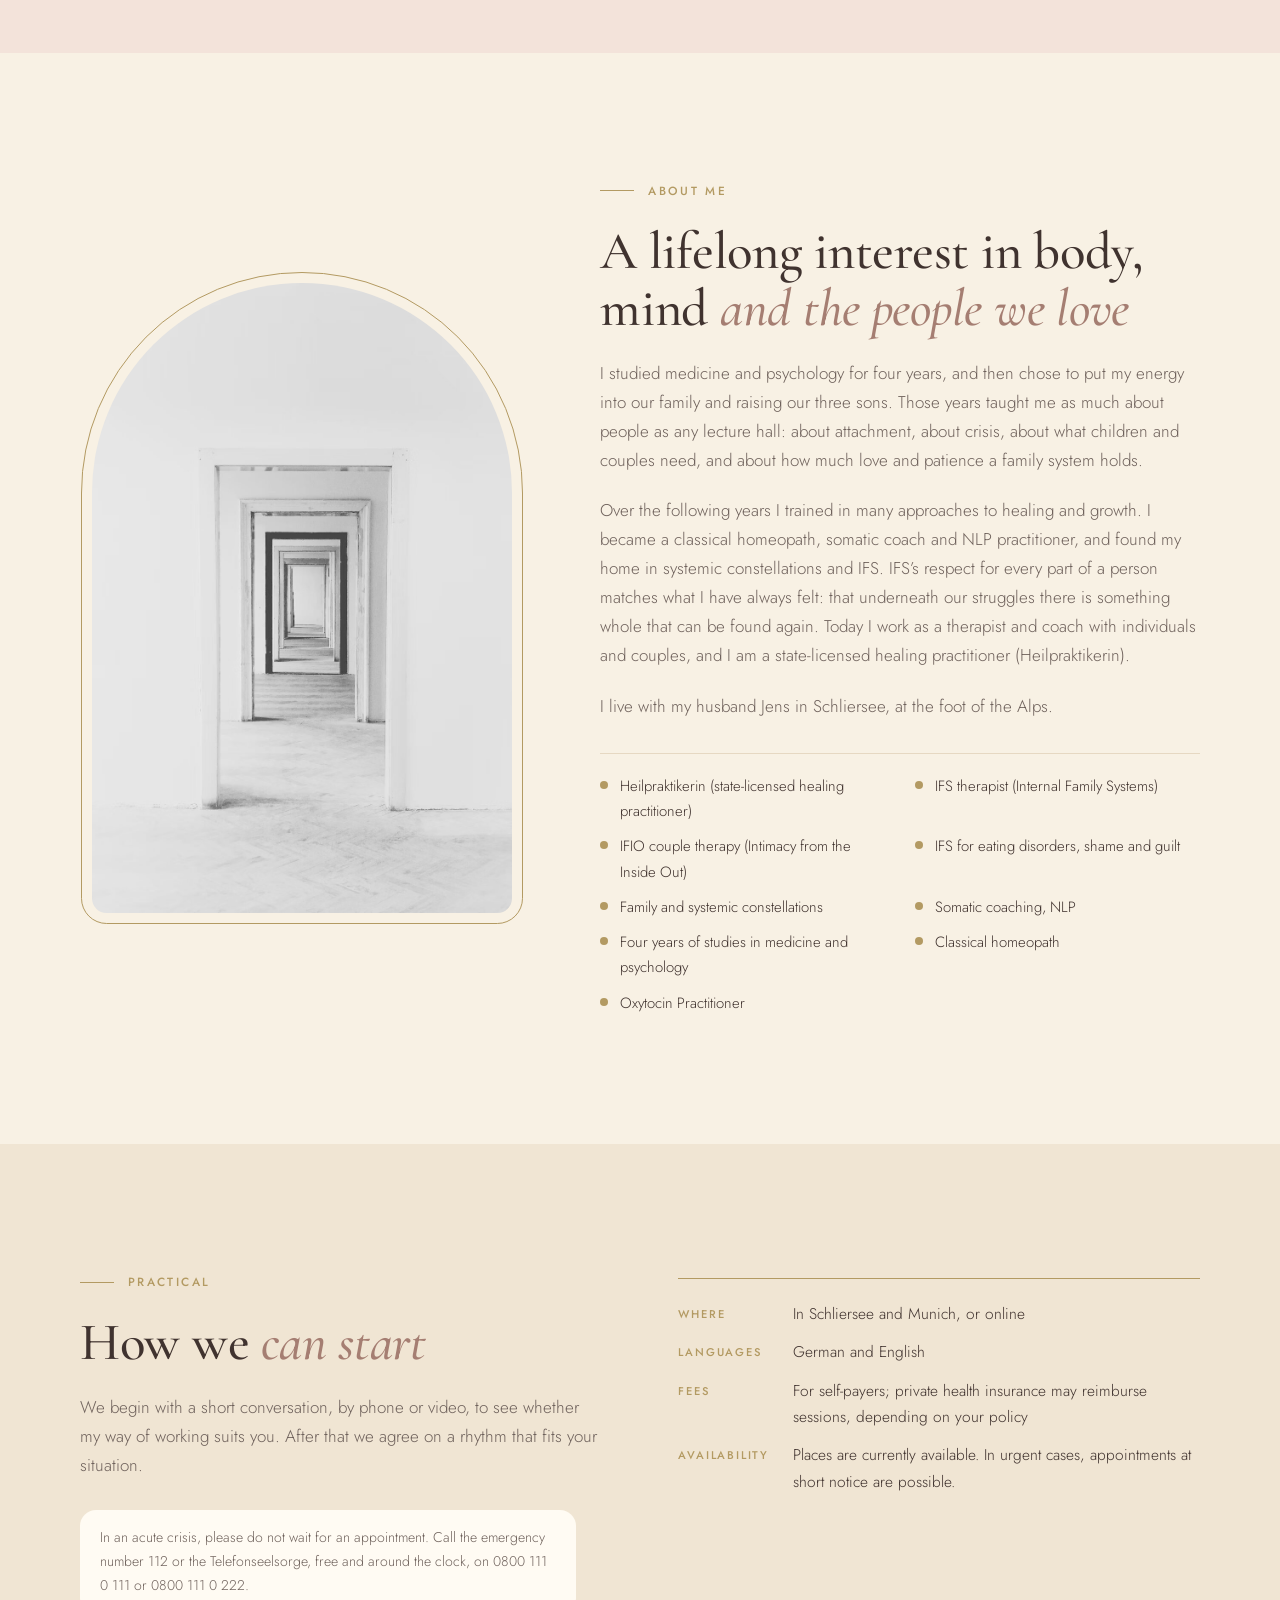
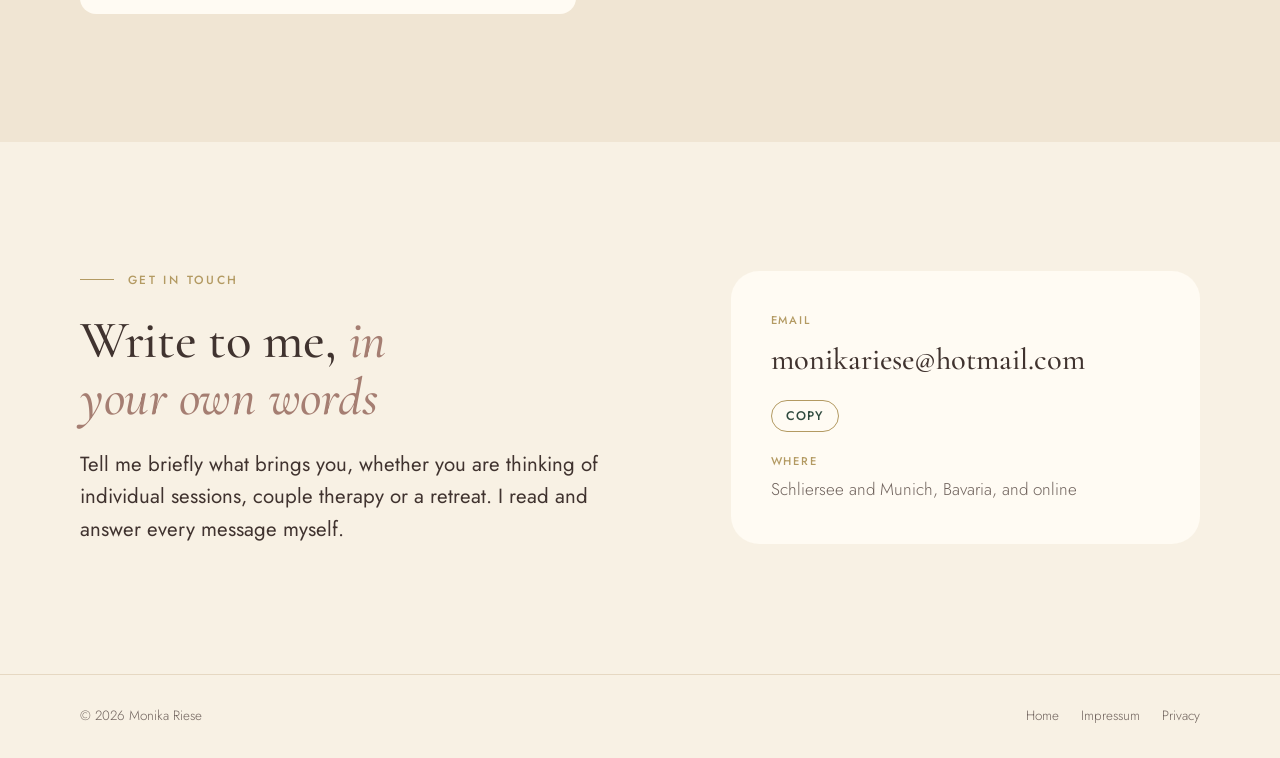
==== commit 4b6cea9a: "About: training sentence, EN and DE Co-Authored-By: Claude Opus 5.5 <noreply@anthropic.com> Claude-S" ====
--- a/index.html
+++ b/index.html
@@ -210,7 +210,7 @@
       <div class="eyebrow">About me</div>
       <h2>A lifelong interest in body, mind <em>and the people we love</em></h2>
       <p>I studied medicine and psychology for four years, and then chose to put my energy into our family and raising our three sons. Those years taught me as much about people as any lecture hall: about attachment, about crisis, about what children and couples need, and about how much love and patience a family system holds.</p>
-      <p>Over the following years I trained in many approaches to healing and growth. I became a classical homeopath, somatic coach and NLP practitioner, trained in systemic constellations, and found my home in Internal Family Systems. Its respect for every part of a person matches what I have always felt: that underneath our struggles there is something whole that can be found again. Today I work as a therapist and coach with individuals and couples, and I am a state-licensed healing practitioner (Heilpraktikerin).</p>
+      <p>Over the following years I trained in many approaches to healing and growth. I became a classical homeopath, somatic coach and NLP practitioner, and found my home in systemic constellations and IFS. IFS’s respect for every part of a person matches what I have always felt: that underneath our struggles there is something whole that can be found again. Today I work as a therapist and coach with individuals and couples, and I am a state-licensed healing practitioner (Heilpraktikerin).</p>
       <p>I live with my husband Jens in Schliersee, at the foot of the Alps.</p>
       <ul class="creds">
         <li>Heilpraktikerin (state-licensed healing practitioner)</li>
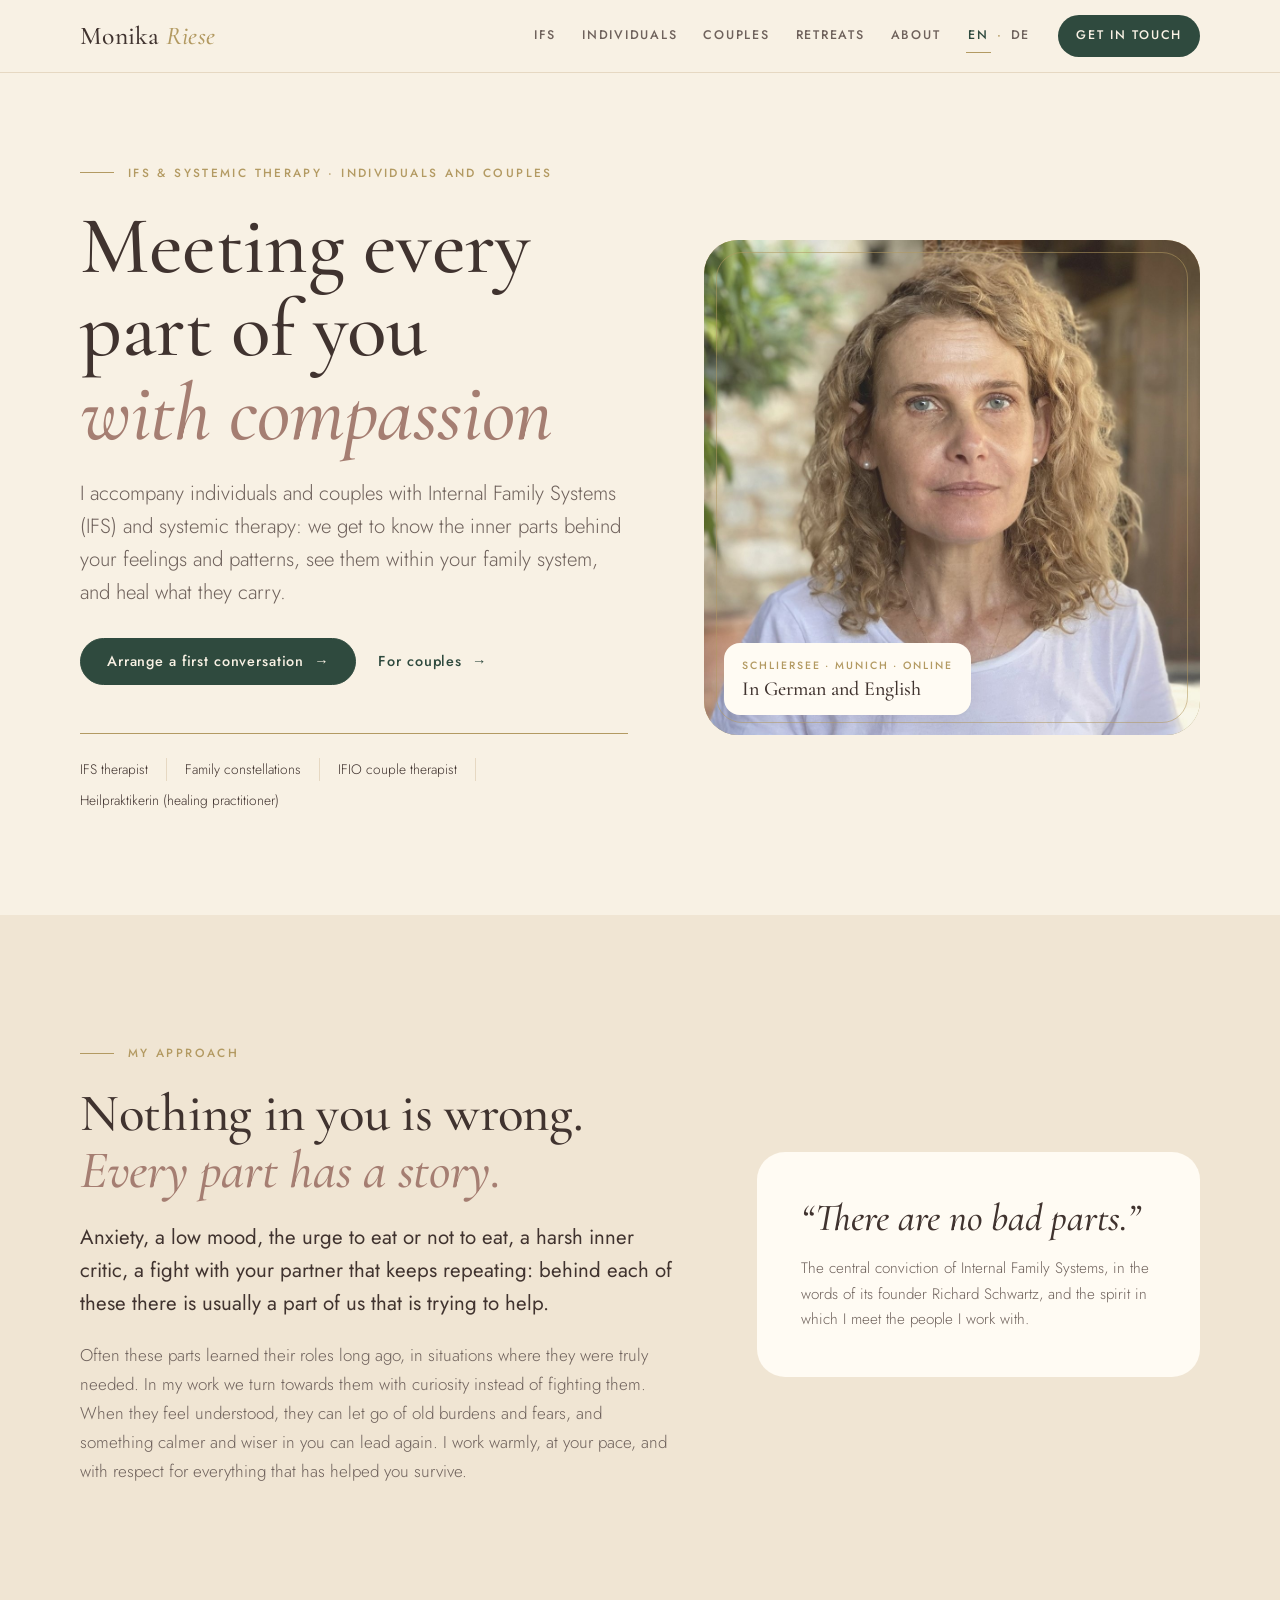
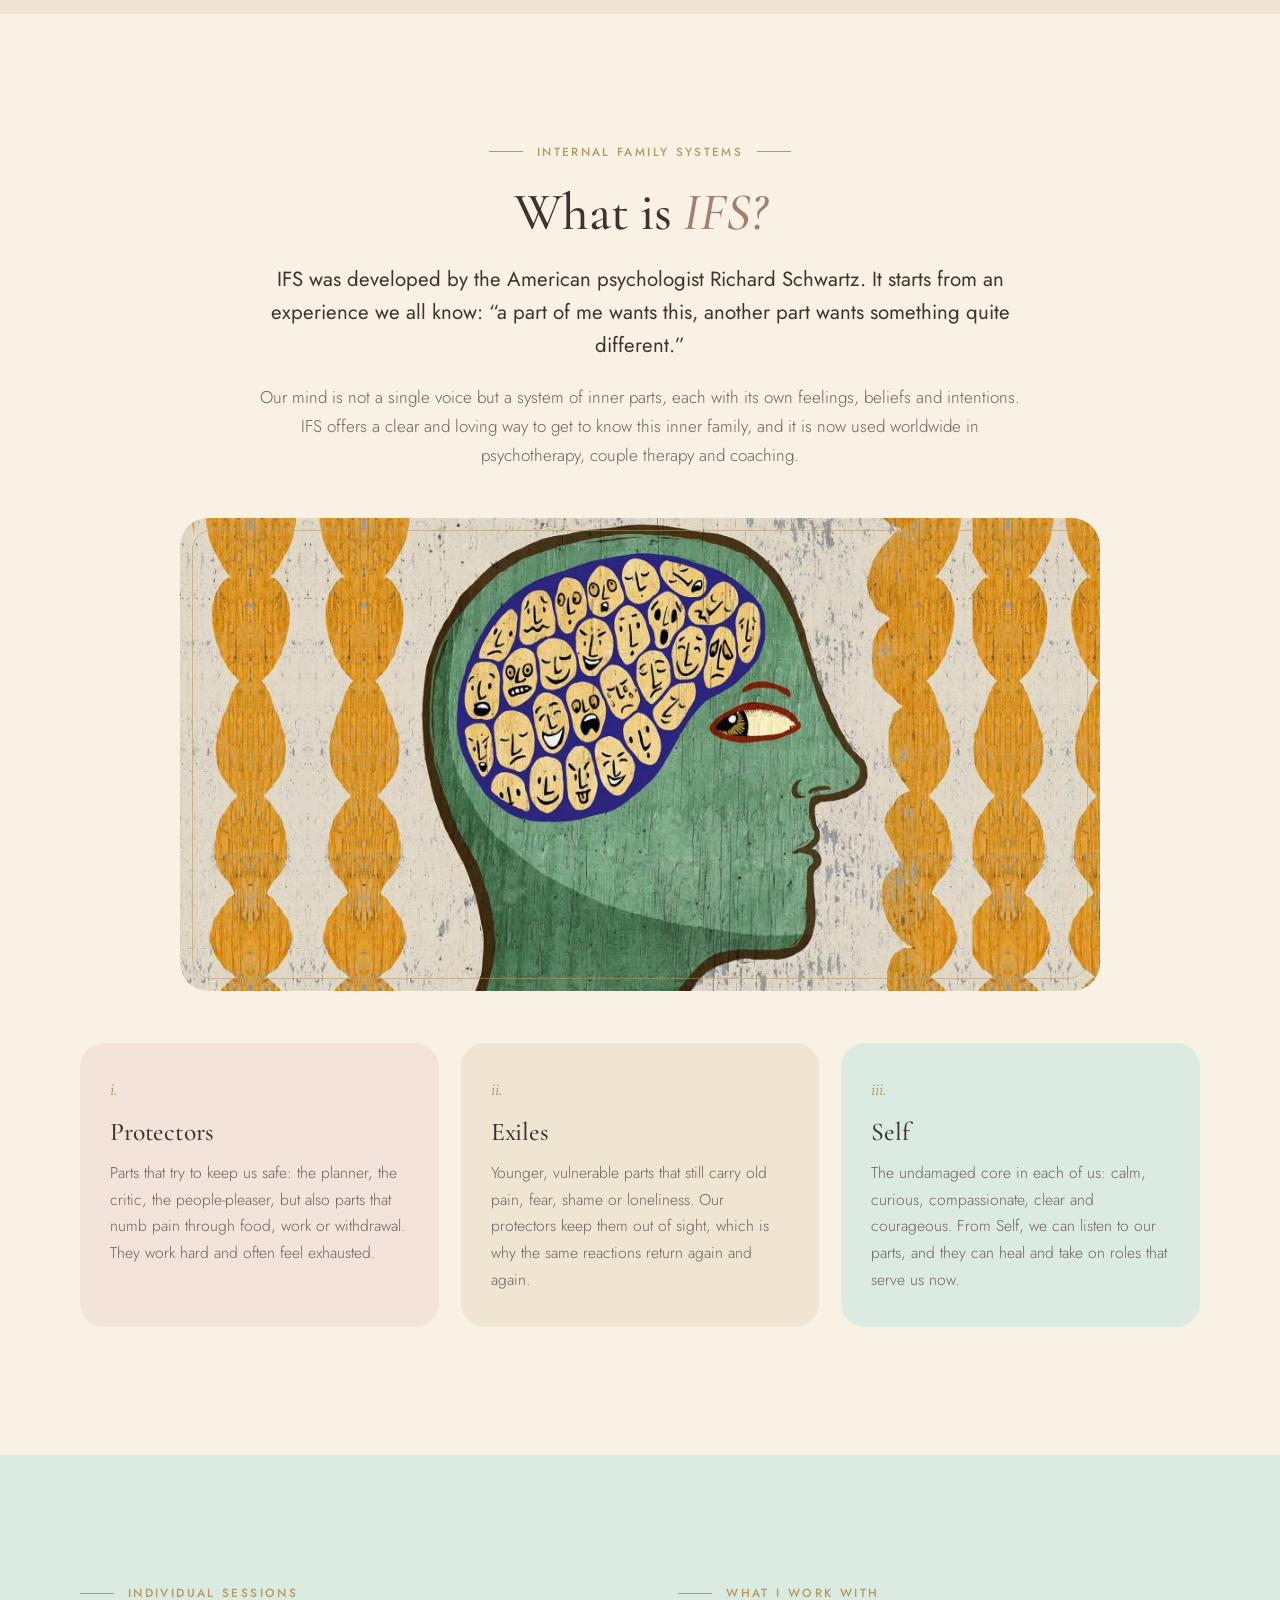
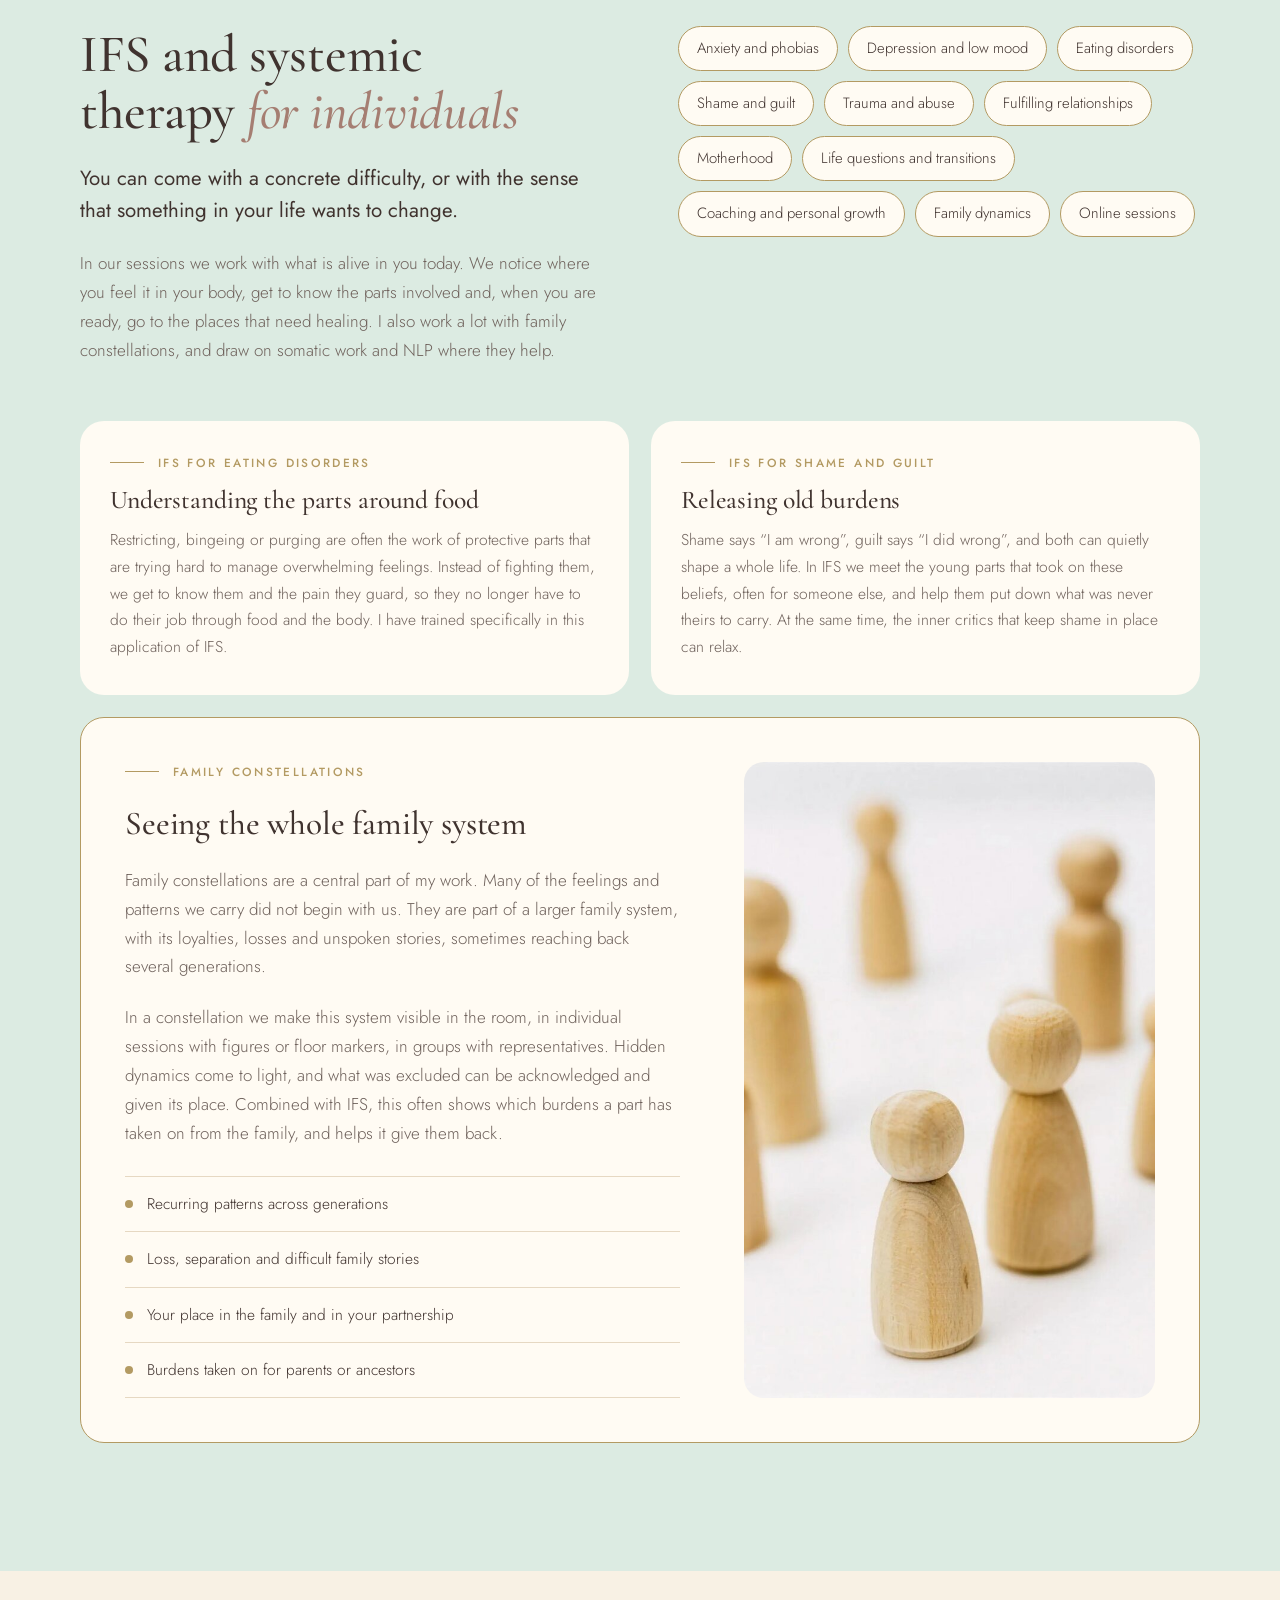
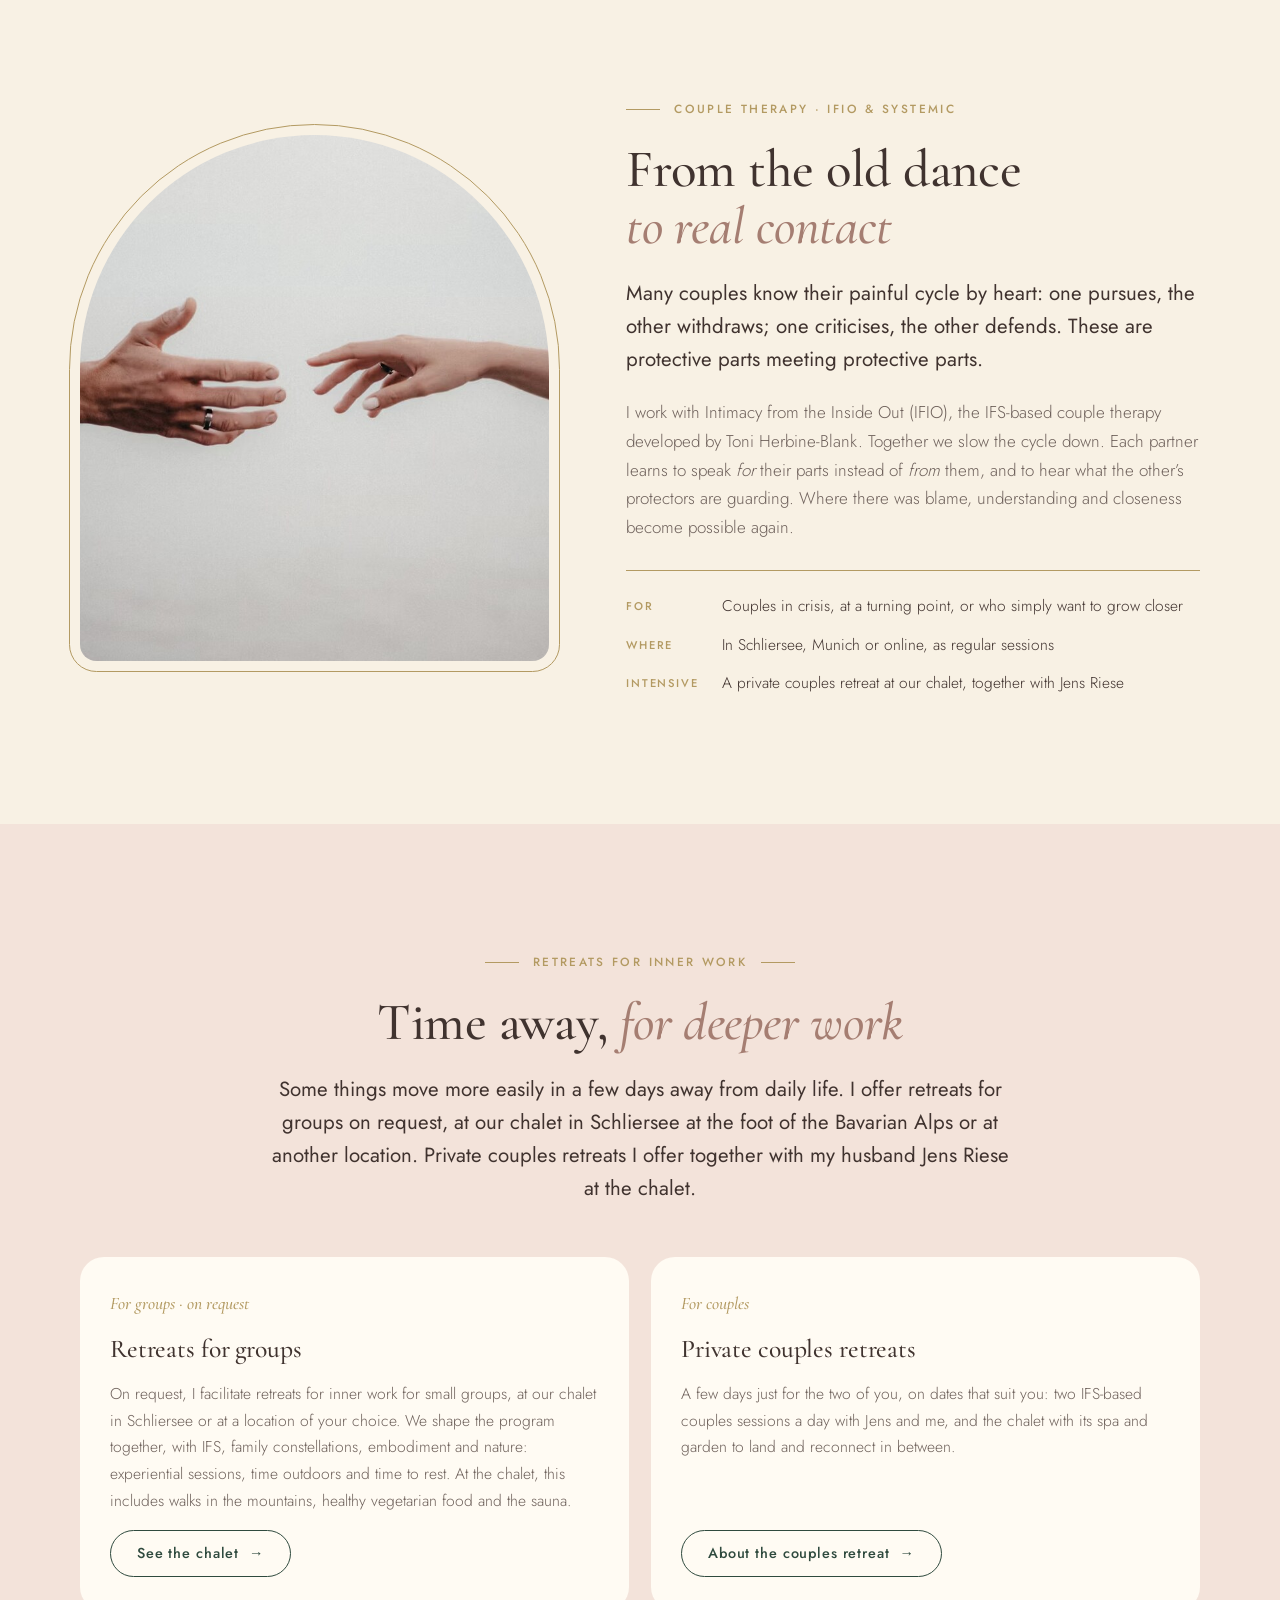
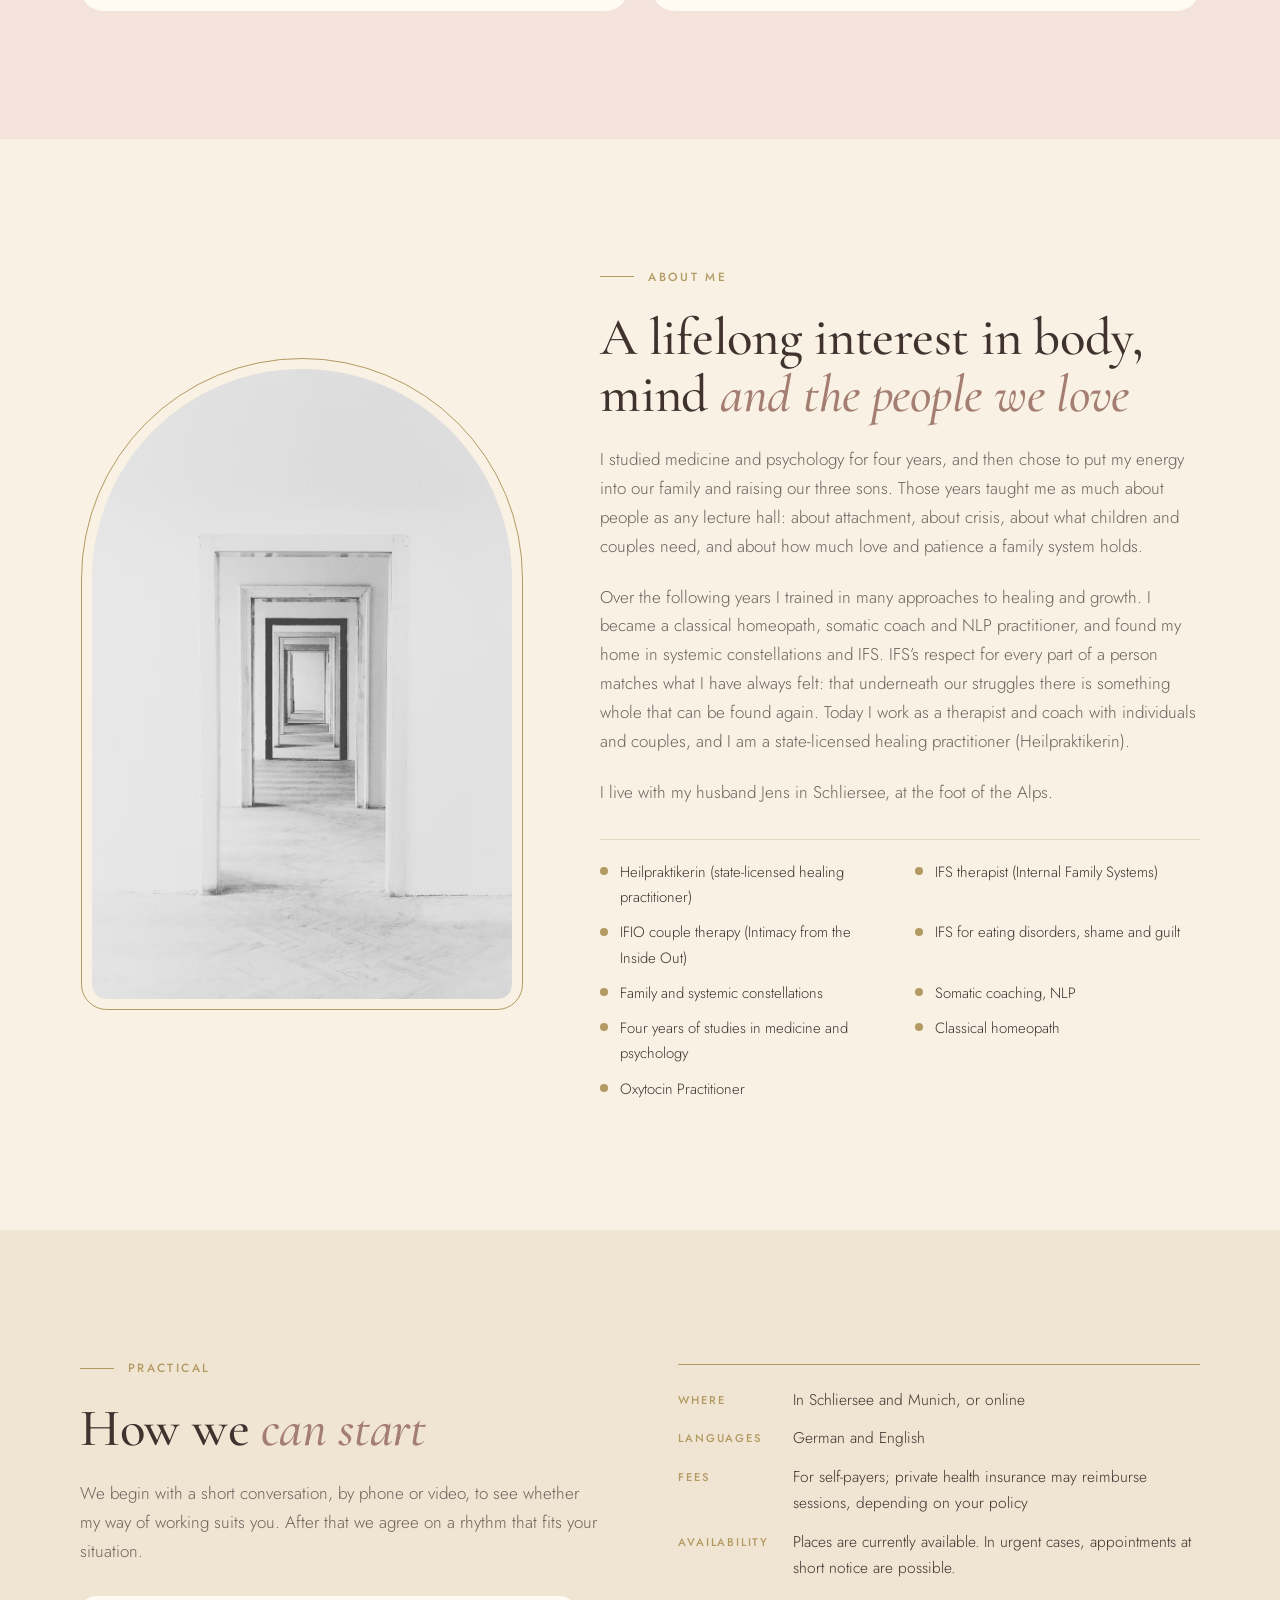
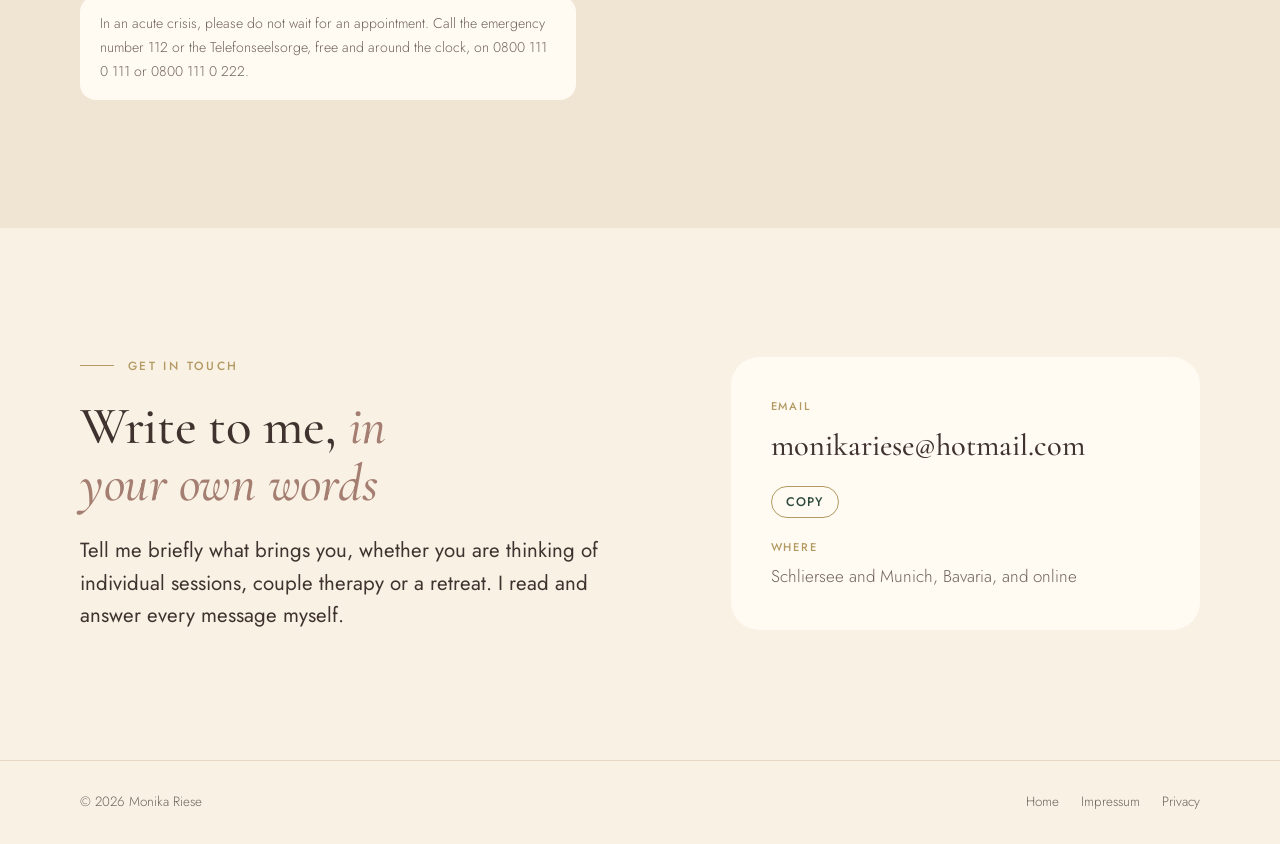
==== commit 9d2758a4: "Group retreats on request, at the chalet or elsewhere (EN, DE) Co-Authored-By: Claude Opus 5.5 <nore" ====
--- a/index.html
+++ b/index.html
@@ -182,13 +182,13 @@
     <div class="stack center" style="max-width:780px">
       <div class="eyebrow">Retreats for inner work</div>
       <h2>Time away, <em>for deeper work</em></h2>
-      <p class="lede">Some things move more easily in a few days away from daily life. I facilitate retreats for groups and couples at our chalet in Schliersee, at the foot of the Bavarian Alps. Private couples retreats I offer together with my husband Jens Riese.</p>
+      <p class="lede">Some things move more easily in a few days away from daily life. I offer retreats for groups on request, at our chalet in Schliersee at the foot of the Bavarian Alps or at another location. Private couples retreats I offer together with my husband Jens Riese at the chalet.</p>
     </div>
     <div class="retreats">
       <div class="card">
-        <span class="num">For groups</span>
+        <span class="num">For groups · on request</span>
         <h3>Retreats for groups</h3>
-        <p>Small groups for inner work with IFS, family constellations, embodiment and nature: experiential sessions, walks in the mountains, healthy vegetarian food, sauna and time to rest.</p>
+        <p>On request, I facilitate retreats for inner work for small groups, at our chalet in Schliersee or at a location of your choice. We shape the program together, with IFS, family constellations, embodiment and nature: experiential sessions, time outdoors and time to rest. At the chalet, this includes walks in the mountains, healthy vegetarian food and the sauna.</p>
         <a class="btn line" href="https://riese.com/chalet">See the chalet <span class="arr" aria-hidden="true">→</span></a>
       </div>
       <div class="card">
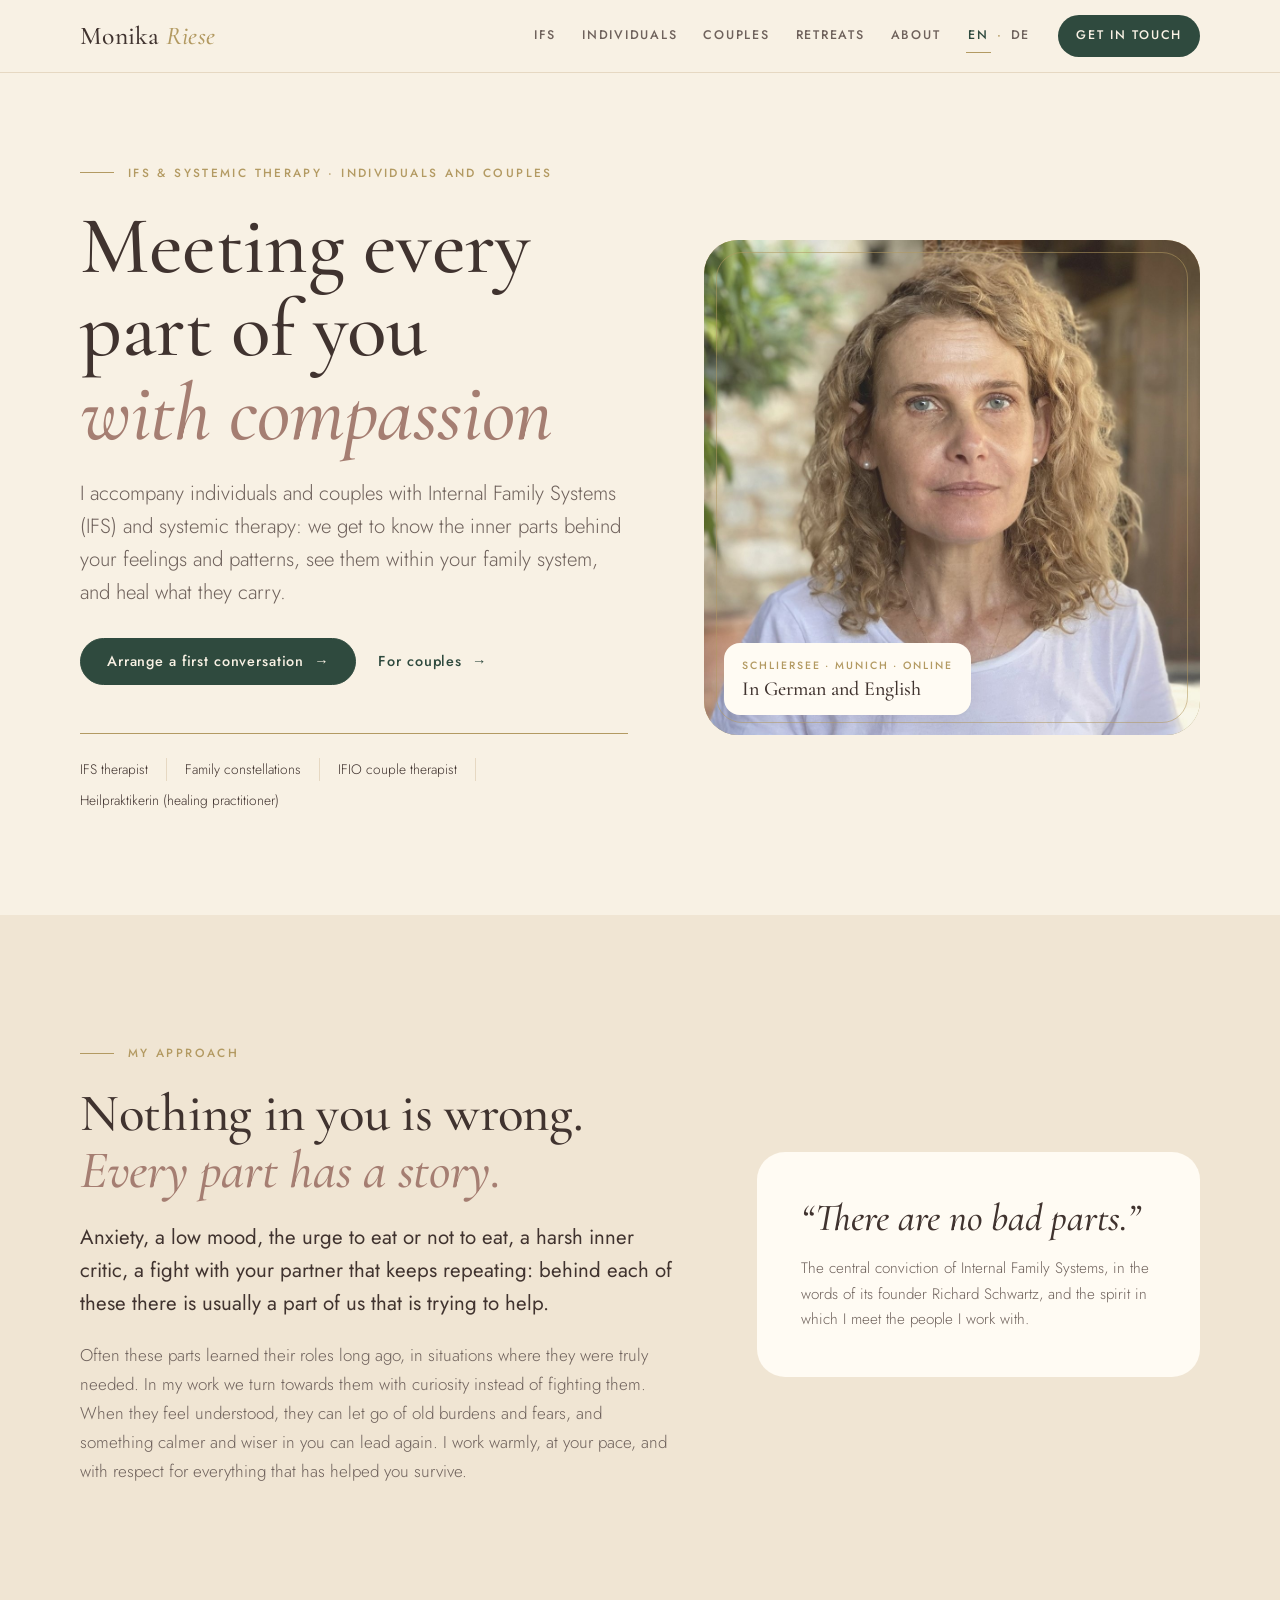
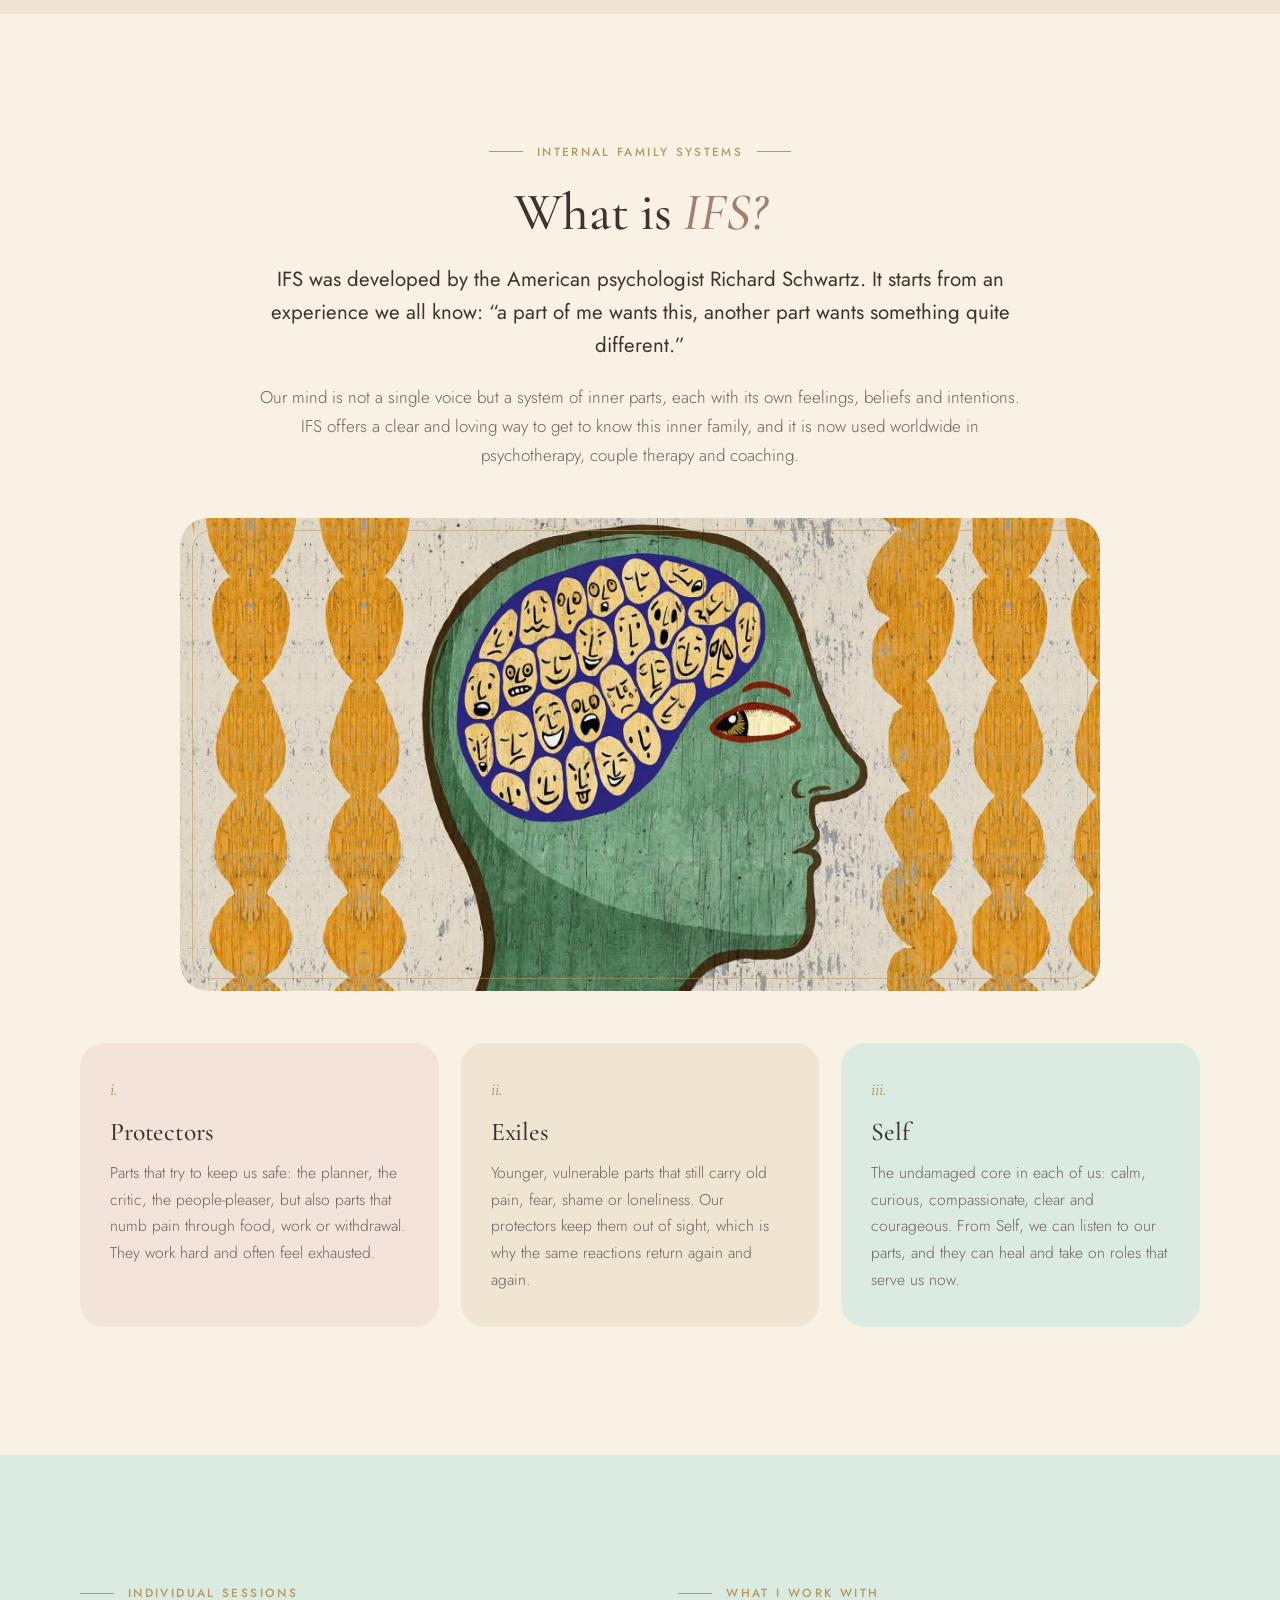
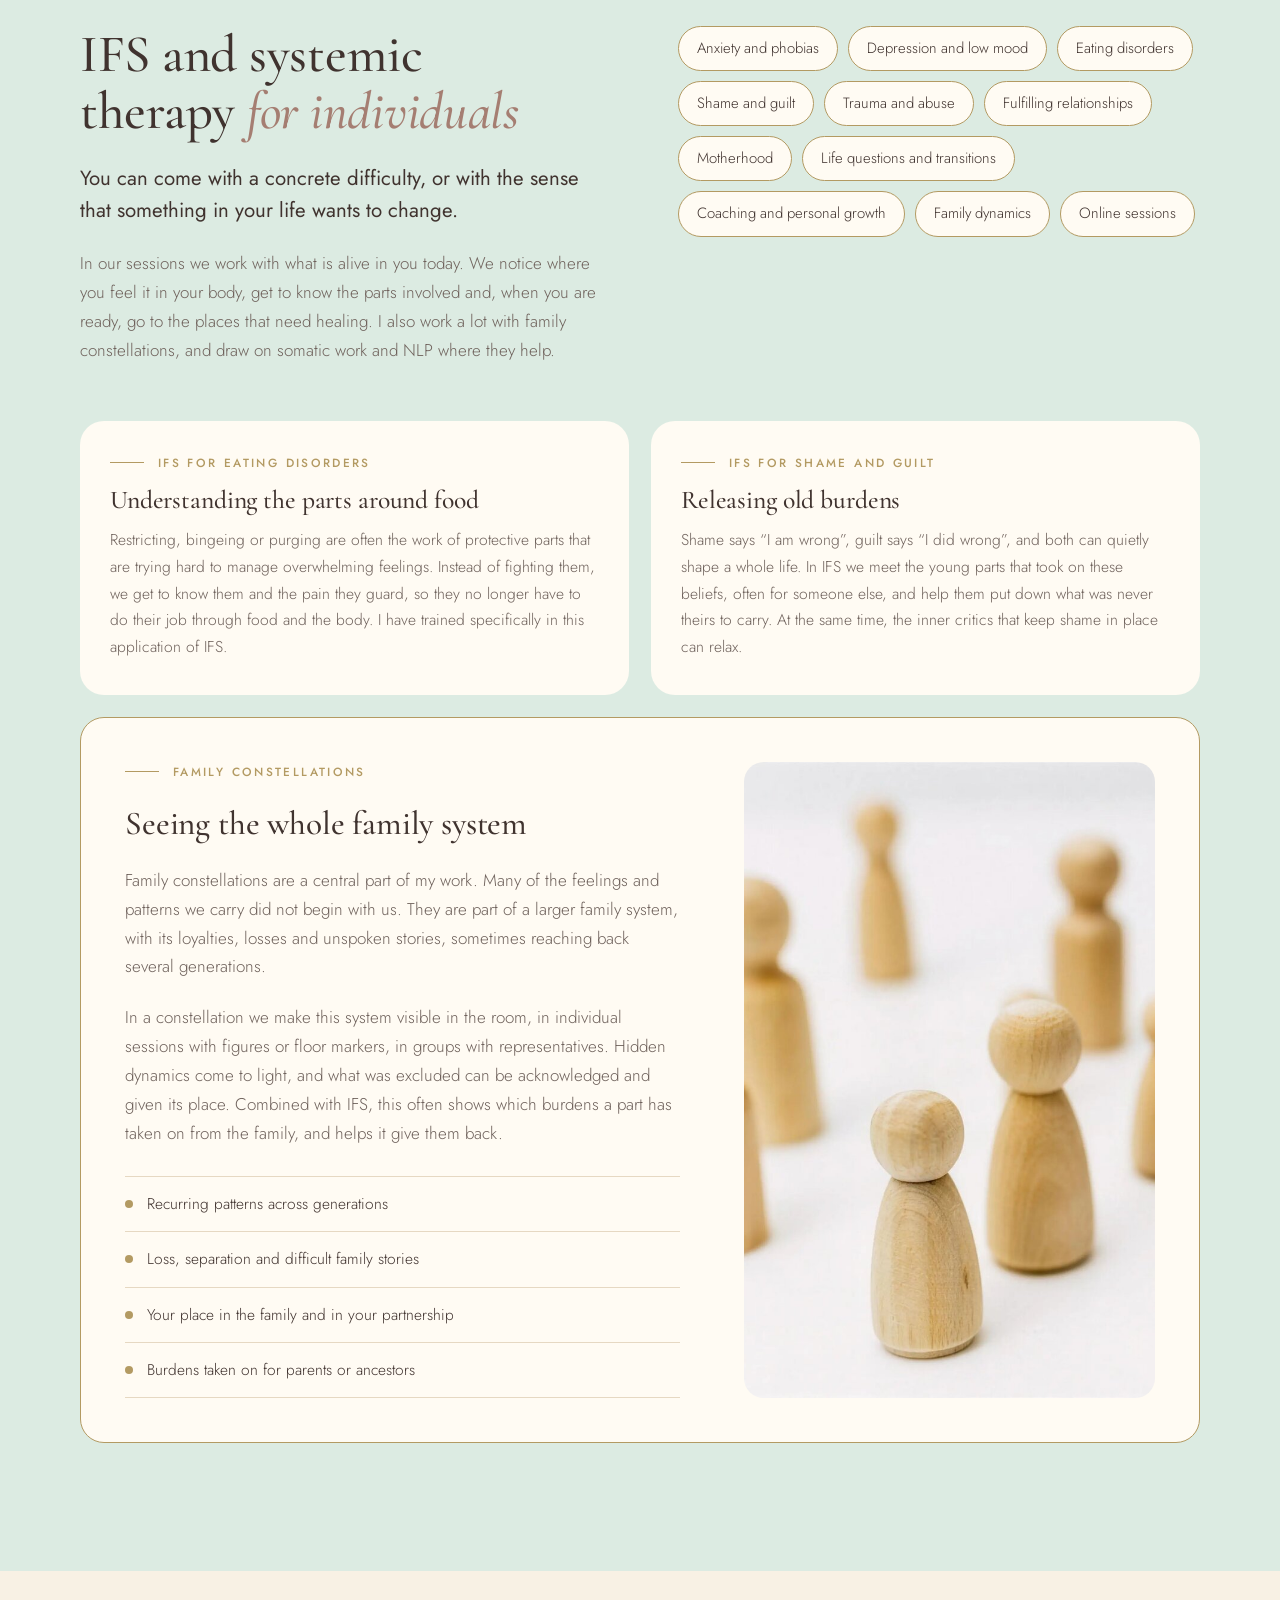
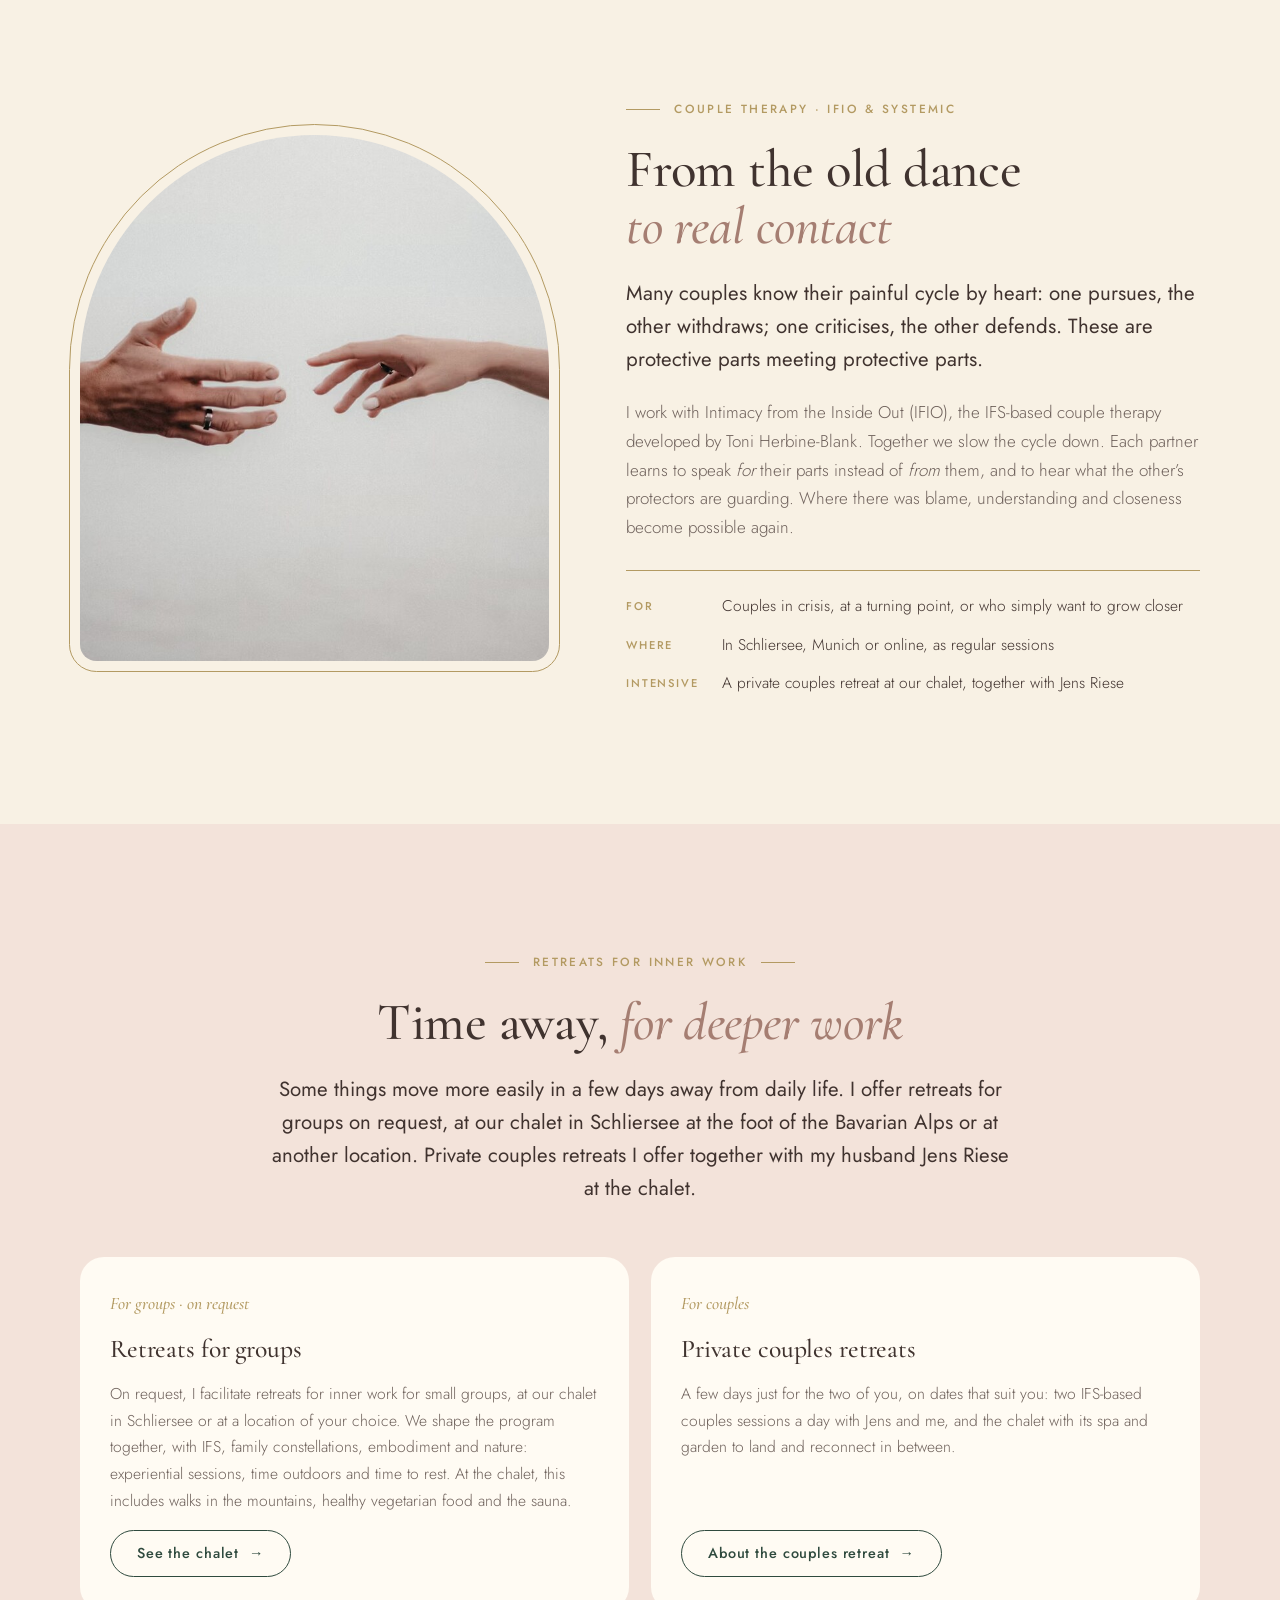
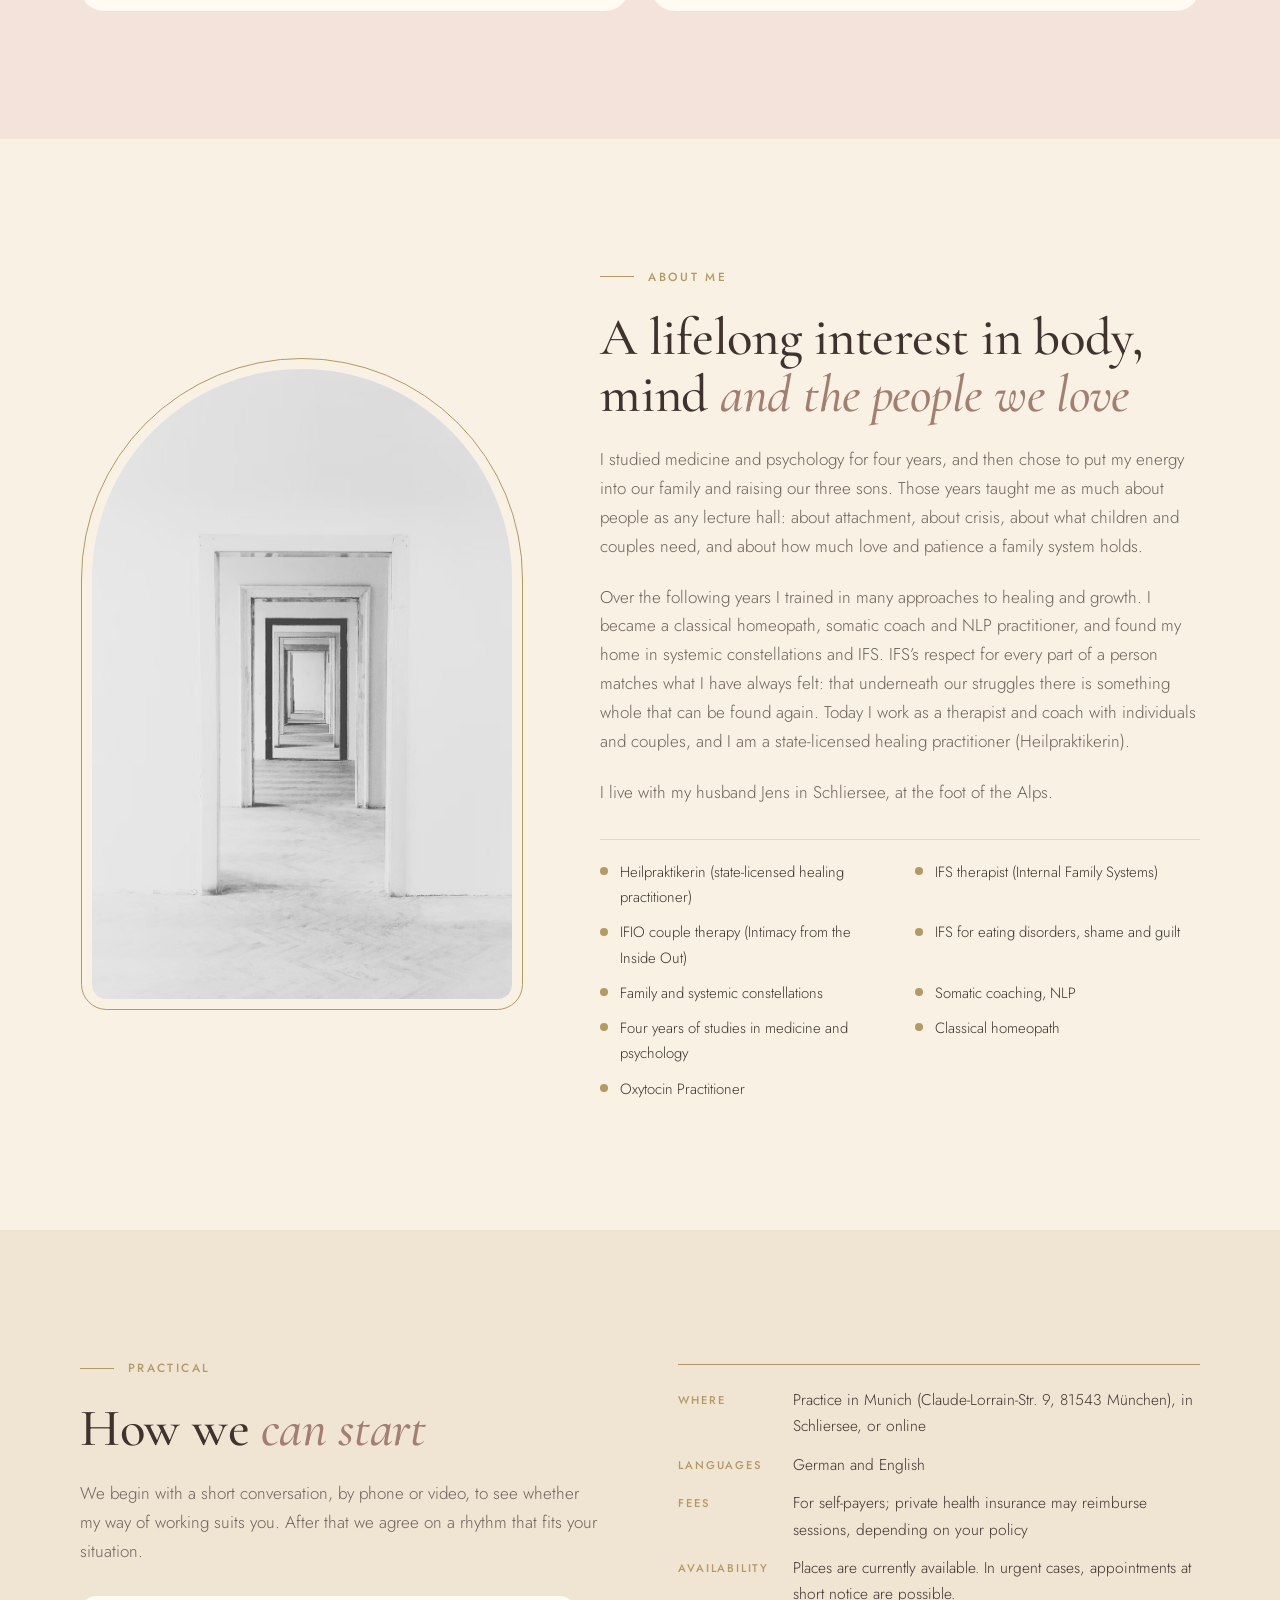
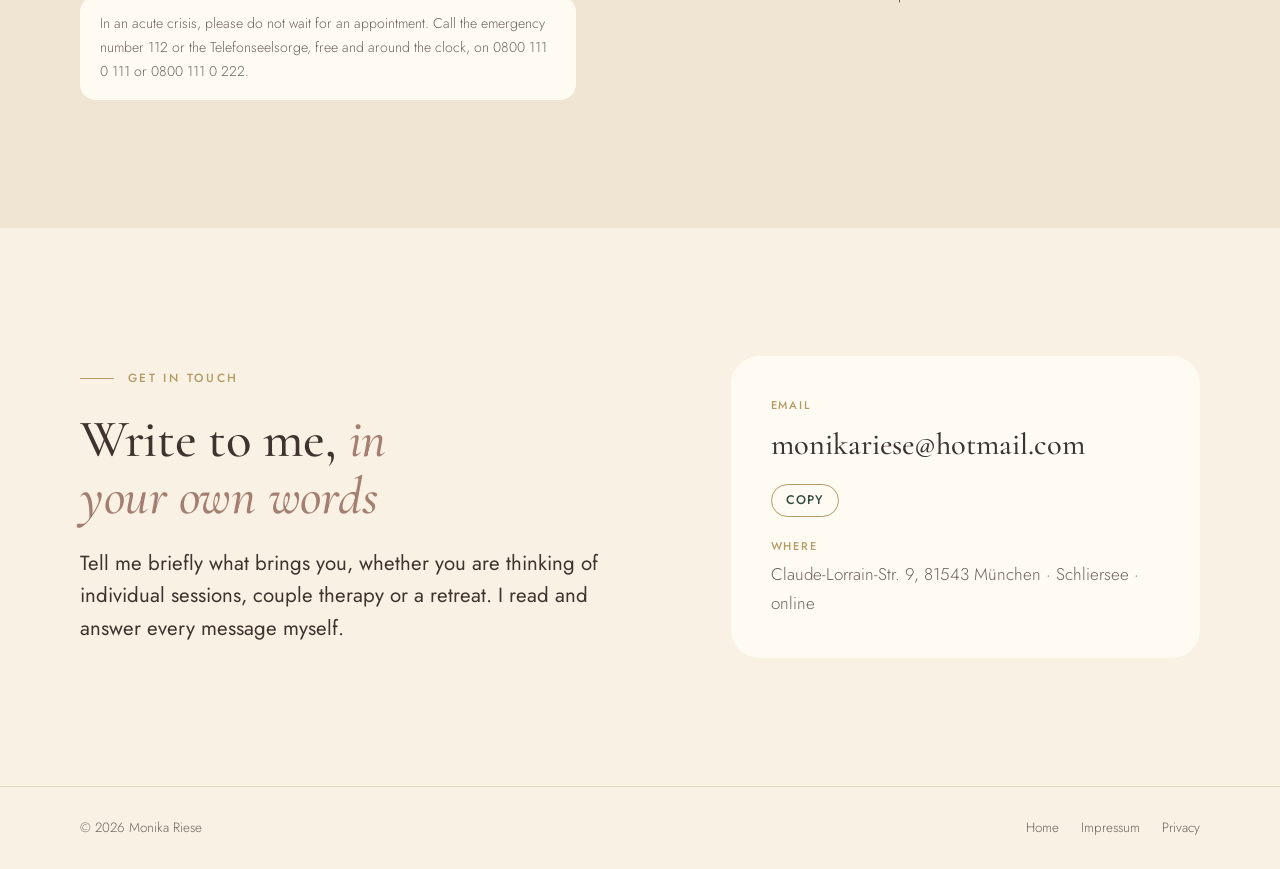
==== commit 97104f36: "Munich practice address (Claude-Lorrain-Str. 9) on site and in structured data Co-Authored-By: Claud" ====
--- a/index.html
+++ b/index.html
@@ -3,11 +3,152 @@
 <head>
 <meta charset="utf-8">
 <meta name="viewport" content="width=device-width,initial-scale=1">
-<title>Monika Riese · IFS and systemic therapy for individuals and couples</title>
-<meta name="description" content="Monika Riese: Internal Family Systems (IFS) and systemic therapy for individuals and couples, with family constellations, IFIO couple therapy and retreats for inner work. In Schliersee, Munich and online, in German and English.">
+<title>IFS Therapist in Munich & Online · Couples Therapy | Monika Riese</title>
+<meta name="description" content="English-speaking IFS therapist in Munich, Schliersee and online: individual and couples therapy with Internal Family Systems, IFIO and family constellations.">
 <link rel="canonical" href="https://www.ifs-therapy.com/">
 <link rel="alternate" hreflang="en" href="https://www.ifs-therapy.com/">
 <link rel="alternate" hreflang="de" href="https://www.ifs-therapy.com/de/">
+<link rel="alternate" hreflang="x-default" href="https://www.ifs-therapy.com/">
+<meta property="og:type" content="website">
+<meta property="og:site_name" content="Monika Riese">
+<meta property="og:title" content="IFS Therapist in Munich & Online · Couples Therapy | Monika Riese">
+<meta property="og:description" content="English-speaking IFS therapist in Munich, Schliersee and online: individual and couples therapy with Internal Family Systems, IFIO and family constellations.">
+<meta property="og:url" content="https://www.ifs-therapy.com/">
+<meta property="og:image" content="https://www.ifs-therapy.com/img/og-image.jpg">
+<meta property="og:image:width" content="1200">
+<meta property="og:image:height" content="630">
+<meta property="og:locale" content="en_US">
+<meta property="og:locale:alternate" content="de_DE">
+<meta name="twitter:card" content="summary_large_image">
+<link rel="icon" href="/favicon.ico" sizes="any">
+<link rel="icon" type="image/png" href="/favicon-48.png" sizes="48x48">
+<link rel="apple-touch-icon" href="/apple-touch-icon.png">
+<meta name="theme-color" content="#F8F1E4">
+<script type="application/ld+json">
+{
+ "@context": "https://schema.org",
+ "@graph": [
+  {
+   "@type": "Person",
+   "@id": "https://www.ifs-therapy.com/#monika",
+   "name": "Monika Riese",
+   "jobTitle": "Heilpraktikerin (state-licensed healing practitioner), IFS therapist and couples therapist",
+   "url": "https://www.ifs-therapy.com/",
+   "email": "mailto:monikariese@hotmail.com",
+   "image": "https://www.ifs-therapy.com/img/monika-hero.jpg",
+   "knowsLanguage": [
+    "de",
+    "en"
+   ],
+   "knowsAbout": [
+    "Internal Family Systems (IFS)",
+    "IFS therapy",
+    "Couples therapy",
+    "Intimacy from the Inside Out (IFIO)",
+    "Family constellations",
+    "Systemic constellations",
+    "Systemic therapy",
+    "Eating disorders",
+    "Shame and guilt",
+    "Trauma",
+    "Anxiety",
+    "Depression",
+    "Somatic coaching"
+   ],
+   "spouse": {
+    "@type": "Person",
+    "name": "Dr. Jens Riese",
+    "url": "https://riese.com/"
+   }
+  },
+  {
+   "@type": [
+    "ProfessionalService",
+    "MedicalBusiness"
+   ],
+   "@id": "https://www.ifs-therapy.com/#practice",
+   "name": "Monika Riese – IFS therapy & couples therapy",
+   "url": "https://www.ifs-therapy.com/",
+   "image": "https://www.ifs-therapy.com/img/og-image.jpg",
+   "logo": "https://www.ifs-therapy.com/icon-512.png",
+   "description": "Internal Family Systems (IFS) therapy, systemic therapy, family constellations and IFIO couples therapy in Munich, Schliersee and online, in German and English.",
+   "email": "monikariese@hotmail.com",
+   "address": {
+    "@type": "PostalAddress",
+    "streetAddress": "Claude-Lorrain-Str. 9",
+    "postalCode": "81543",
+    "addressLocality": "München",
+    "addressRegion": "Bayern",
+    "addressCountry": "DE"
+   },
+   "areaServed": [
+    {
+     "@type": "City",
+     "name": "München"
+    },
+    {
+     "@type": "City",
+     "name": "Schliersee"
+    },
+    {
+     "@type": "AdministrativeArea",
+     "name": "Landkreis Miesbach"
+    },
+    {
+     "@type": "Place",
+     "name": "Online"
+    }
+   ],
+   "availableLanguage": [
+    "German",
+    "English"
+   ],
+   "founder": {
+    "@id": "https://www.ifs-therapy.com/#monika"
+   },
+   "location": [
+    {
+     "@type": "Place",
+     "name": "Praxis München",
+     "address": {
+      "@type": "PostalAddress",
+      "streetAddress": "Claude-Lorrain-Str. 9",
+      "postalCode": "81543",
+      "addressLocality": "München",
+      "addressRegion": "Bayern",
+      "addressCountry": "DE"
+     }
+    },
+    {
+     "@type": "Place",
+     "name": "Praxis Schliersee",
+     "address": {
+      "@type": "PostalAddress",
+      "streetAddress": "Benzingstr. 5",
+      "postalCode": "83727",
+      "addressLocality": "Schliersee",
+      "addressRegion": "Bayern",
+      "addressCountry": "DE"
+     }
+    }
+   ]
+  },
+  {
+   "@type": "WebSite",
+   "@id": "https://www.ifs-therapy.com/#website",
+   "url": "https://www.ifs-therapy.com/",
+   "name": "Monika Riese · IFS-Therapie",
+   "inLanguage": [
+    "de",
+    "en"
+   ],
+   "publisher": {
+    "@id": "https://www.ifs-therapy.com/#practice"
+   }
+  }
+ ]
+}
+</script>
 <link rel="stylesheet" href="fonts/fonts.css">
 <link rel="stylesheet" href="site.css">
 </head>
@@ -17,12 +158,14 @@
   <div class="wrap">
     <a class="mark" href="#top" aria-label="Monika Riese, home">Monika <em>Riese</em></a>
     <nav class="nav" aria-label="Main">
-      <a href="#ifs">IFS</a>
-      <a href="#individuals">Individuals</a>
-      <a href="#couples">Couples</a>
-      <a href="#retreats">Retreats</a>
-      <a href="#about">About</a>
-      <span class="lang"><a href="index.html" aria-current="true" lang="en">EN</a><span aria-hidden="true">·</span><a href="de/index.html" lang="de" hreflang="de">DE</a></span>
+      <div class="nav-links">
+        <a href="#ifs">IFS</a>
+        <a href="#individuals">Individuals</a>
+        <a href="#couples">Couples</a>
+        <a href="#retreats">Retreats</a>
+        <a href="#about">About</a>
+      </div>
+      <span class="lang"><a href="./" aria-current="true" lang="en">EN</a><span aria-hidden="true">·</span><a href="de/" lang="de" hreflang="de">DE</a></span>
       <a class="pill" href="#contact">Get in touch</a>
     </nav>
   </div>
@@ -141,6 +284,7 @@
       <div class="stack">
         <div class="eyebrow">Family constellations</div>
         <h3>Seeing the whole family system</h3>
+        <figure class="feature-img mobile-only"><img src="img/constellation.jpg" alt="Simple wooden figures standing in a loose group on a white surface, like a family constellation"></figure>
         <p>Family constellations are a central part of my work. Many of the feelings and patterns we carry did not begin with us. They are part of a larger family system, with its loyalties, losses and unspoken stories, sometimes reaching back several generations.</p>
         <p>In a constellation we make this system visible in the room, in individual sessions with figures or floor markers, in groups with representatives. Hidden dynamics come to light, and what was excluded can be acknowledged and given its place. Combined with IFS, this often shows which burdens a part has taken on from the family, and helps it give them back.</p>
 
@@ -236,7 +380,7 @@
       <p class="crisis">In an acute crisis, please do not wait for an appointment. Call the emergency number 112 or the Telefonseelsorge, free and around the clock, on 0800 111 0 111 or 0800 111 0 222.</p>
     </div>
     <dl class="keyinfo">
-      <dt>Where</dt><dd>In Schliersee and Munich, or online</dd>
+      <dt>Where</dt><dd>Practice in Munich (Claude-Lorrain-Str. 9, 81543 München), in Schliersee, or online</dd>
       <dt>Languages</dt><dd>German and English</dd>
       <dt>Fees</dt><dd>For self-payers; private health insurance may reimburse sessions, depending on your policy</dd>
       <dt>Availability</dt><dd>Places are currently available. In urgent cases, appointments at short notice are possible.</dd>
@@ -261,7 +405,7 @@
       </div>
       <div class="row">
         <span class="label">Where</span>
-        <span>Schliersee and Munich, Bavaria, and online</span>
+        <span>Claude-Lorrain-Str. 9, 81543 München · Schliersee · online</span>
       </div>
     </div>
   </div>
@@ -273,8 +417,8 @@
     <span>© 2026 Monika Riese</span>
     <nav aria-label="Legal">
       <a href="#top">Home</a>
-      <a href="impressum.html">Impressum</a>
-      <a href="privacy.html">Privacy</a>
+      <a href="impressum">Impressum</a>
+      <a href="privacy">Privacy</a>
     </nav>
   </div>
 </footer>
--- a/site.css
+++ b/site.css
@@ -210,3 +210,24 @@
 .nav .lang a{padding:6px 2px;color:var(--text);text-decoration:none;border-bottom:1px solid transparent}
 .nav .lang a[aria-current]{color:var(--green);border-bottom-color:var(--gold)}
 .nav .lang a:hover{color:var(--green)}
+/* Constellations image: under the heading on phones, beside the text on desktop */
+.feature .feature-img.mobile-only{display:none}
+@media (max-width:900px){
+  .feature .feature-img.mobile-only{display:block;min-height:0;aspect-ratio:4/3;margin:4px 0 6px}
+  .feature > .feature-img{display:none}
+}
+/* Menu links grouped; on phones they get their own row that scrolls sideways */
+.nav-links{display:flex;align-items:center;gap:4px 26px;flex-wrap:wrap}
+.nav-links a{text-decoration:none;color:var(--text);padding:6px 0}
+.nav-links a:hover{color:var(--espresso)}
+@media (max-width:900px){.nav-links{gap:4px 18px}}
+@media (max-width:560px){
+  .site-head .wrap{flex-wrap:wrap;justify-content:flex-start;column-gap:12px;row-gap:0;padding-block:8px 4px}
+  .site-head .nav{display:contents}
+  .site-head .mark{order:0;flex:1;font-size:1.35rem}
+  .site-head .lang{order:1}
+  .site-head .nav a.pill{order:2;padding:8px 13px;font-size:.7rem;letter-spacing:.1em}
+  .site-head .nav-links{order:3;flex-basis:100%;flex-wrap:wrap;gap:0 15px;font-size:.66rem;letter-spacing:.08em;padding:2px 0}
+  .site-head .nav-links a{white-space:nowrap}
+}
+@media (max-width:560px){html{scroll-padding-top:120px}}
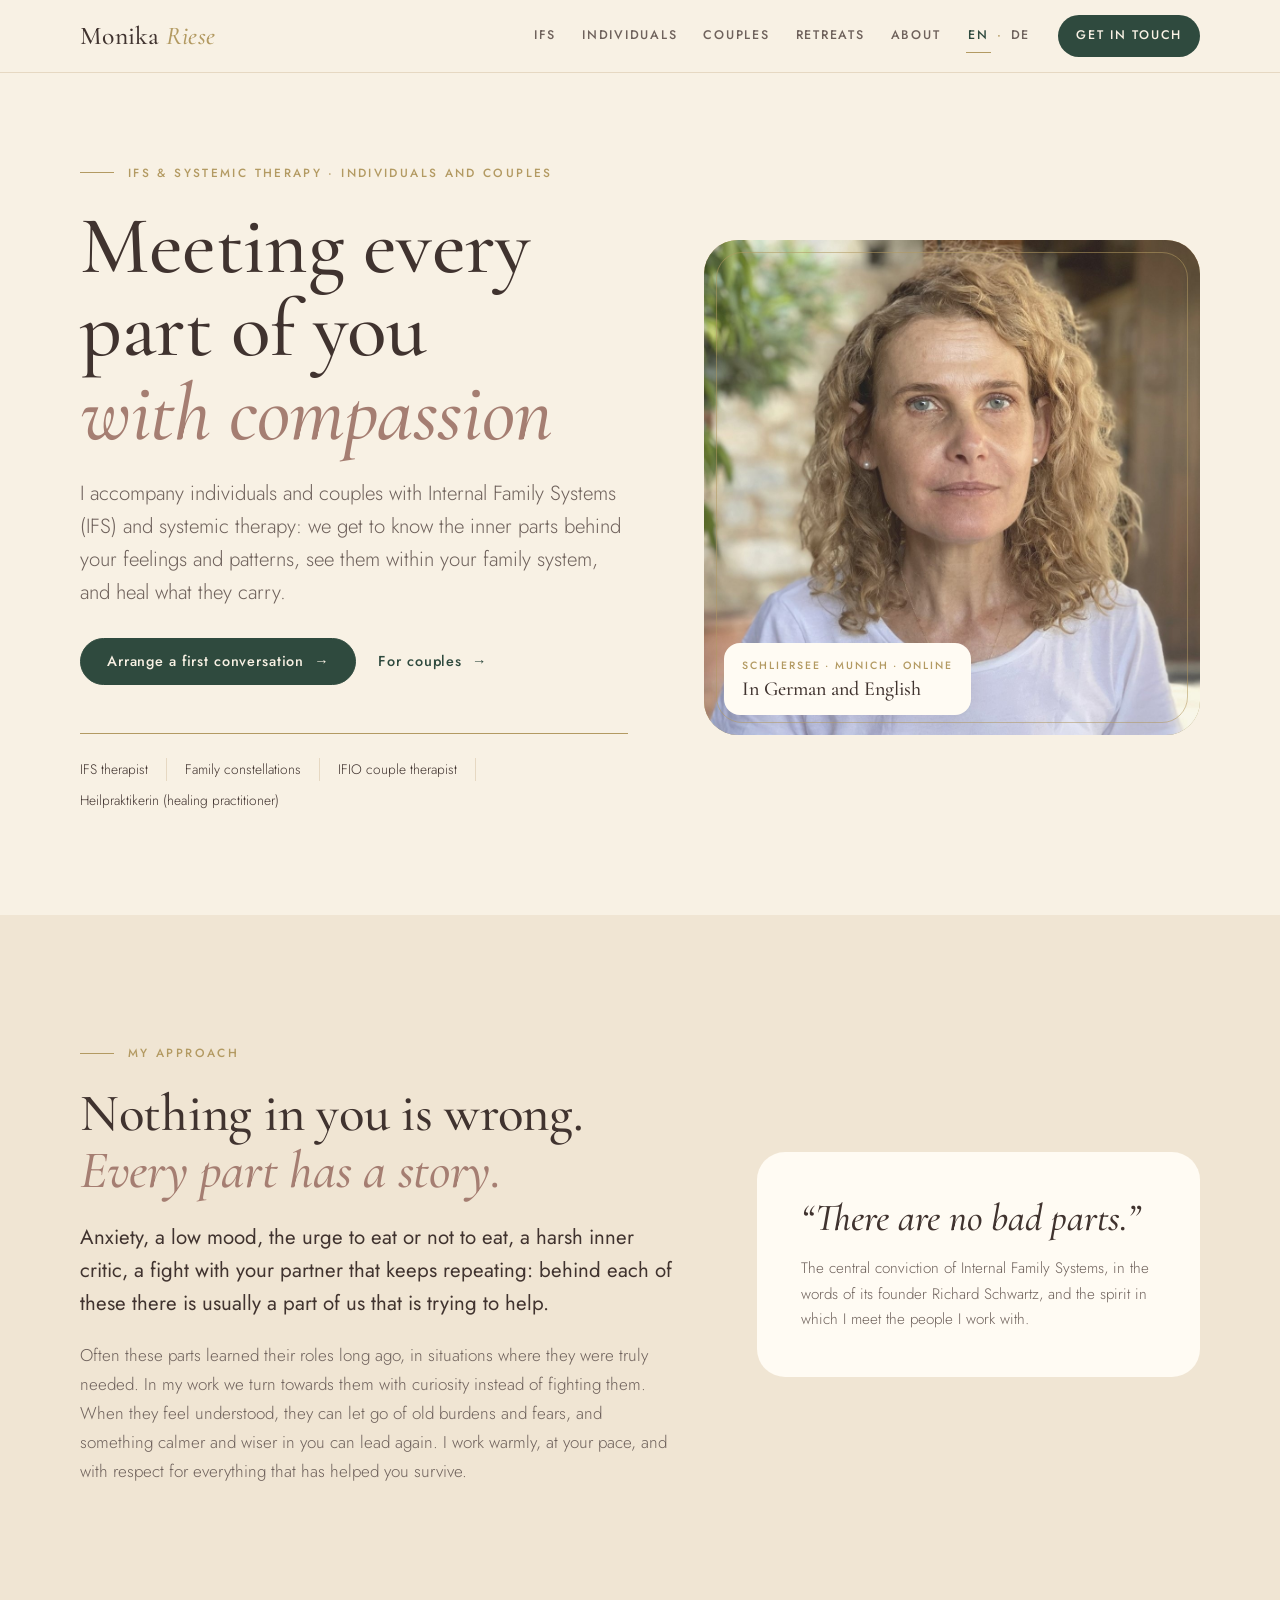
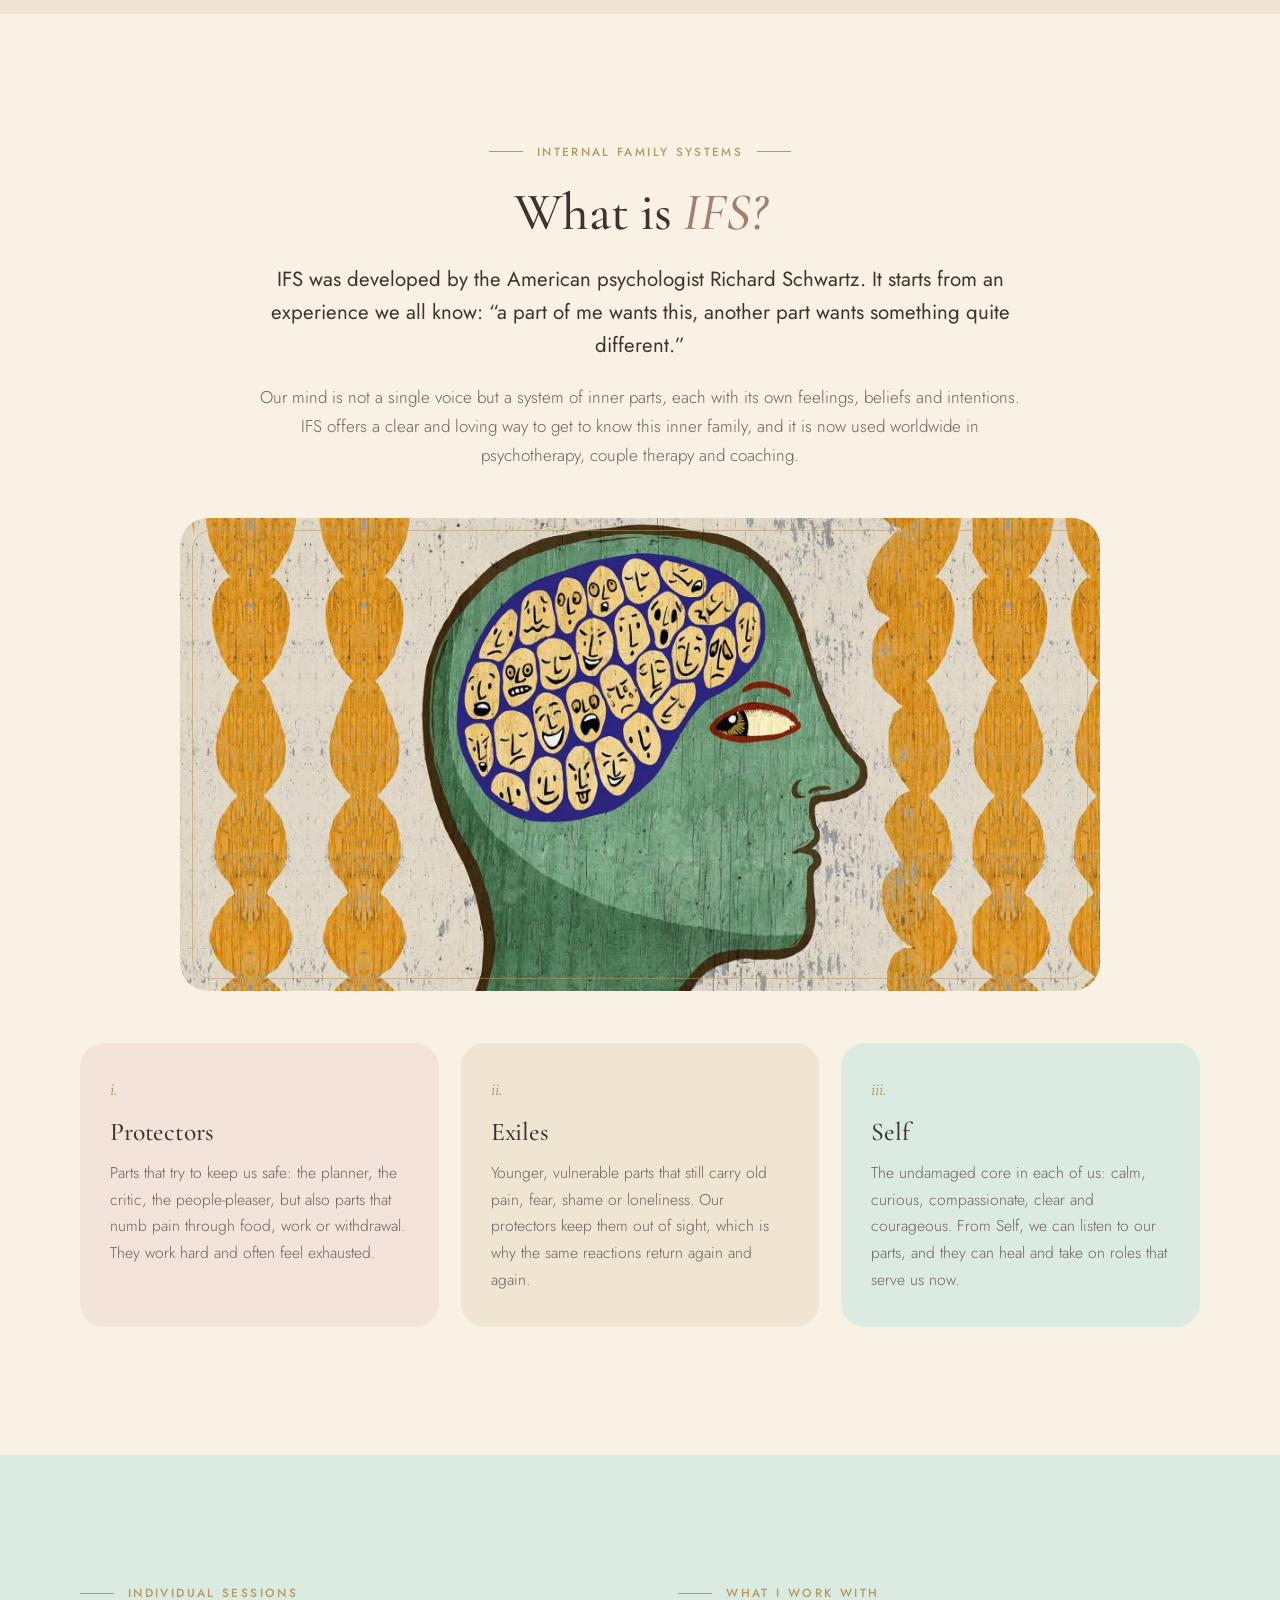
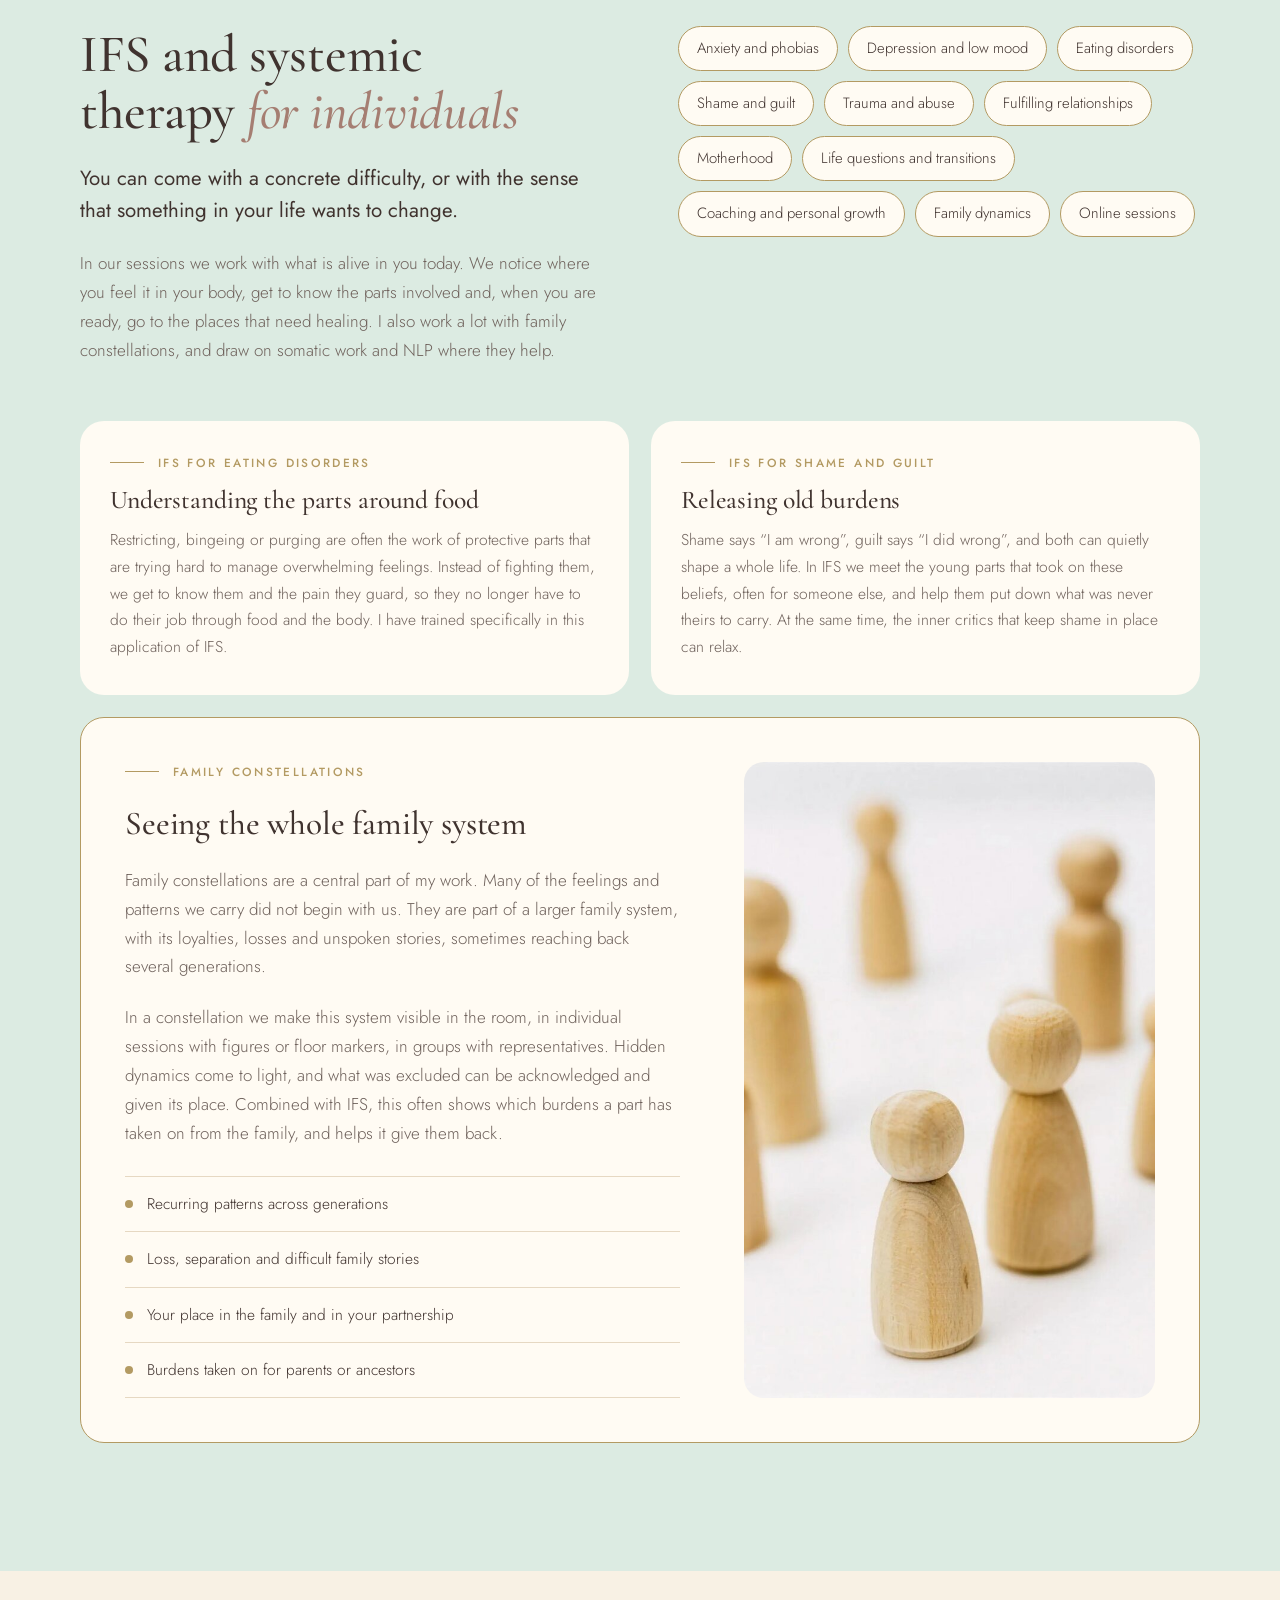
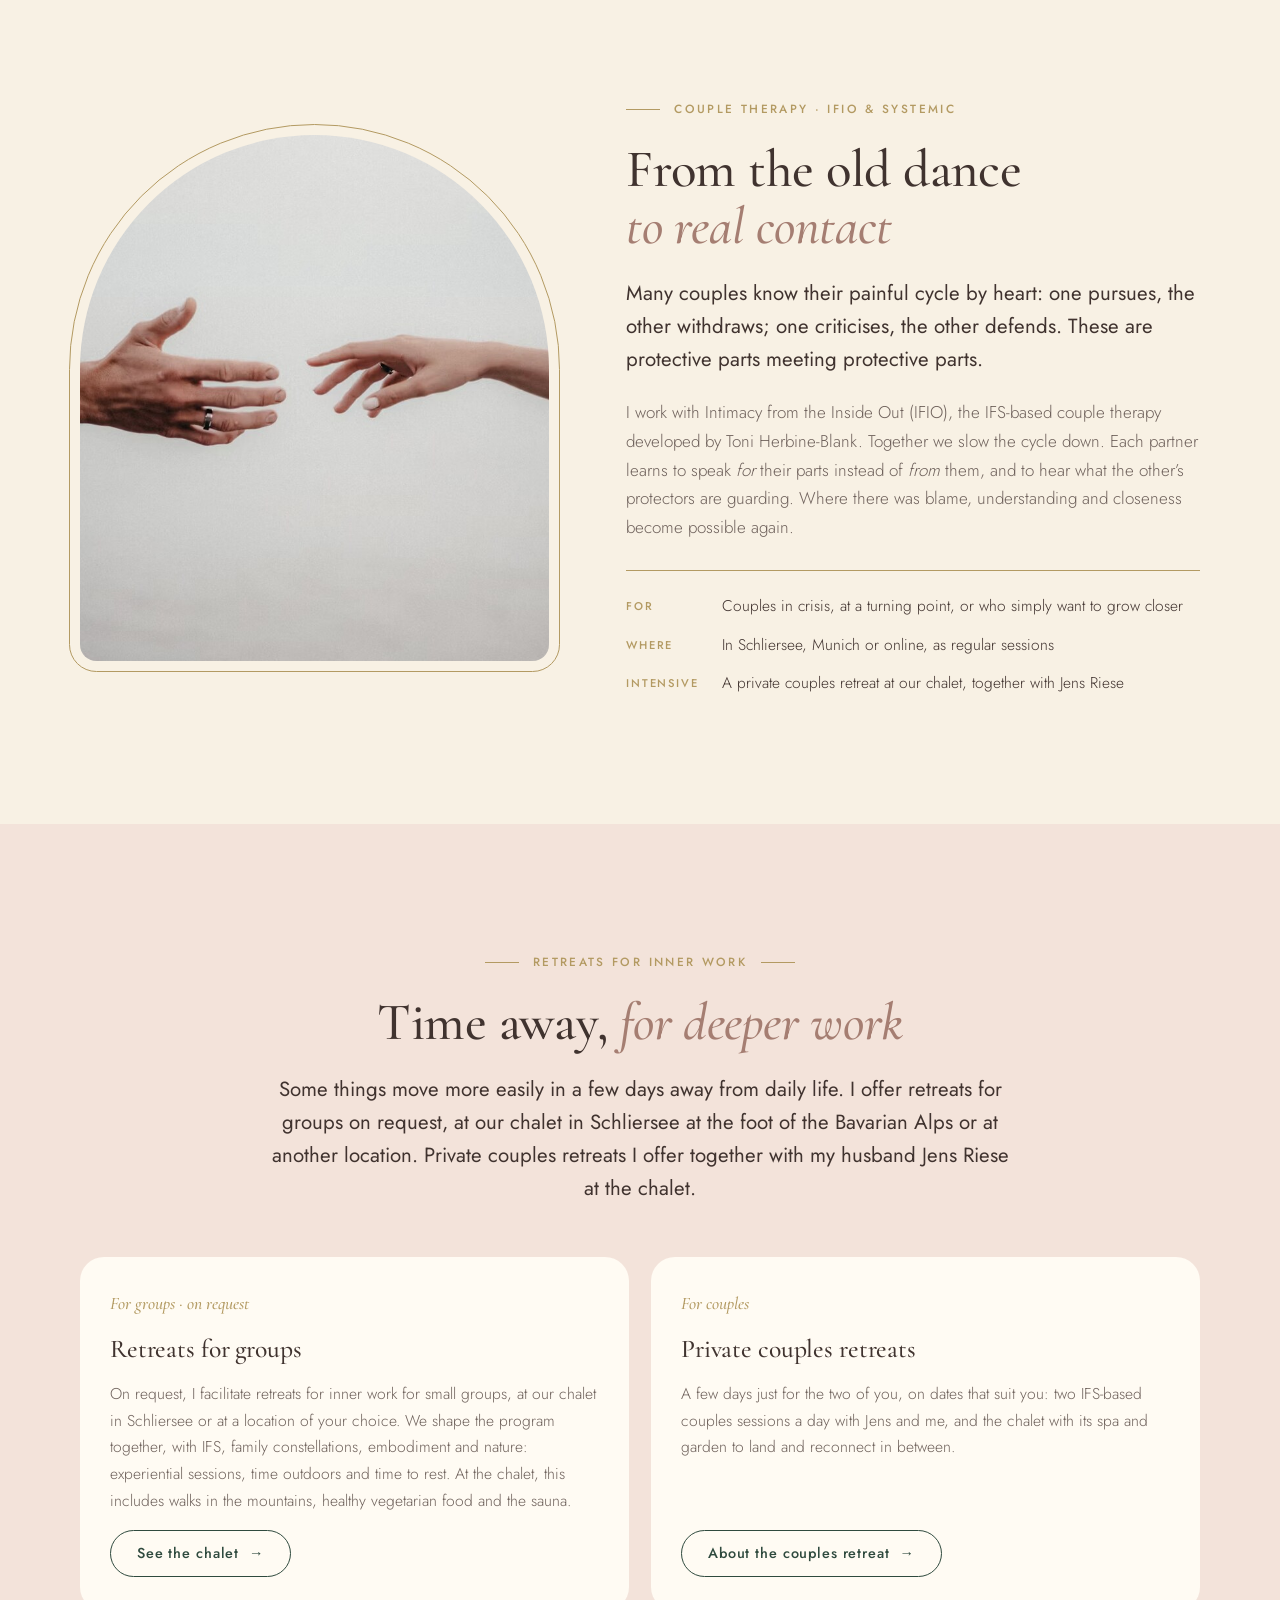
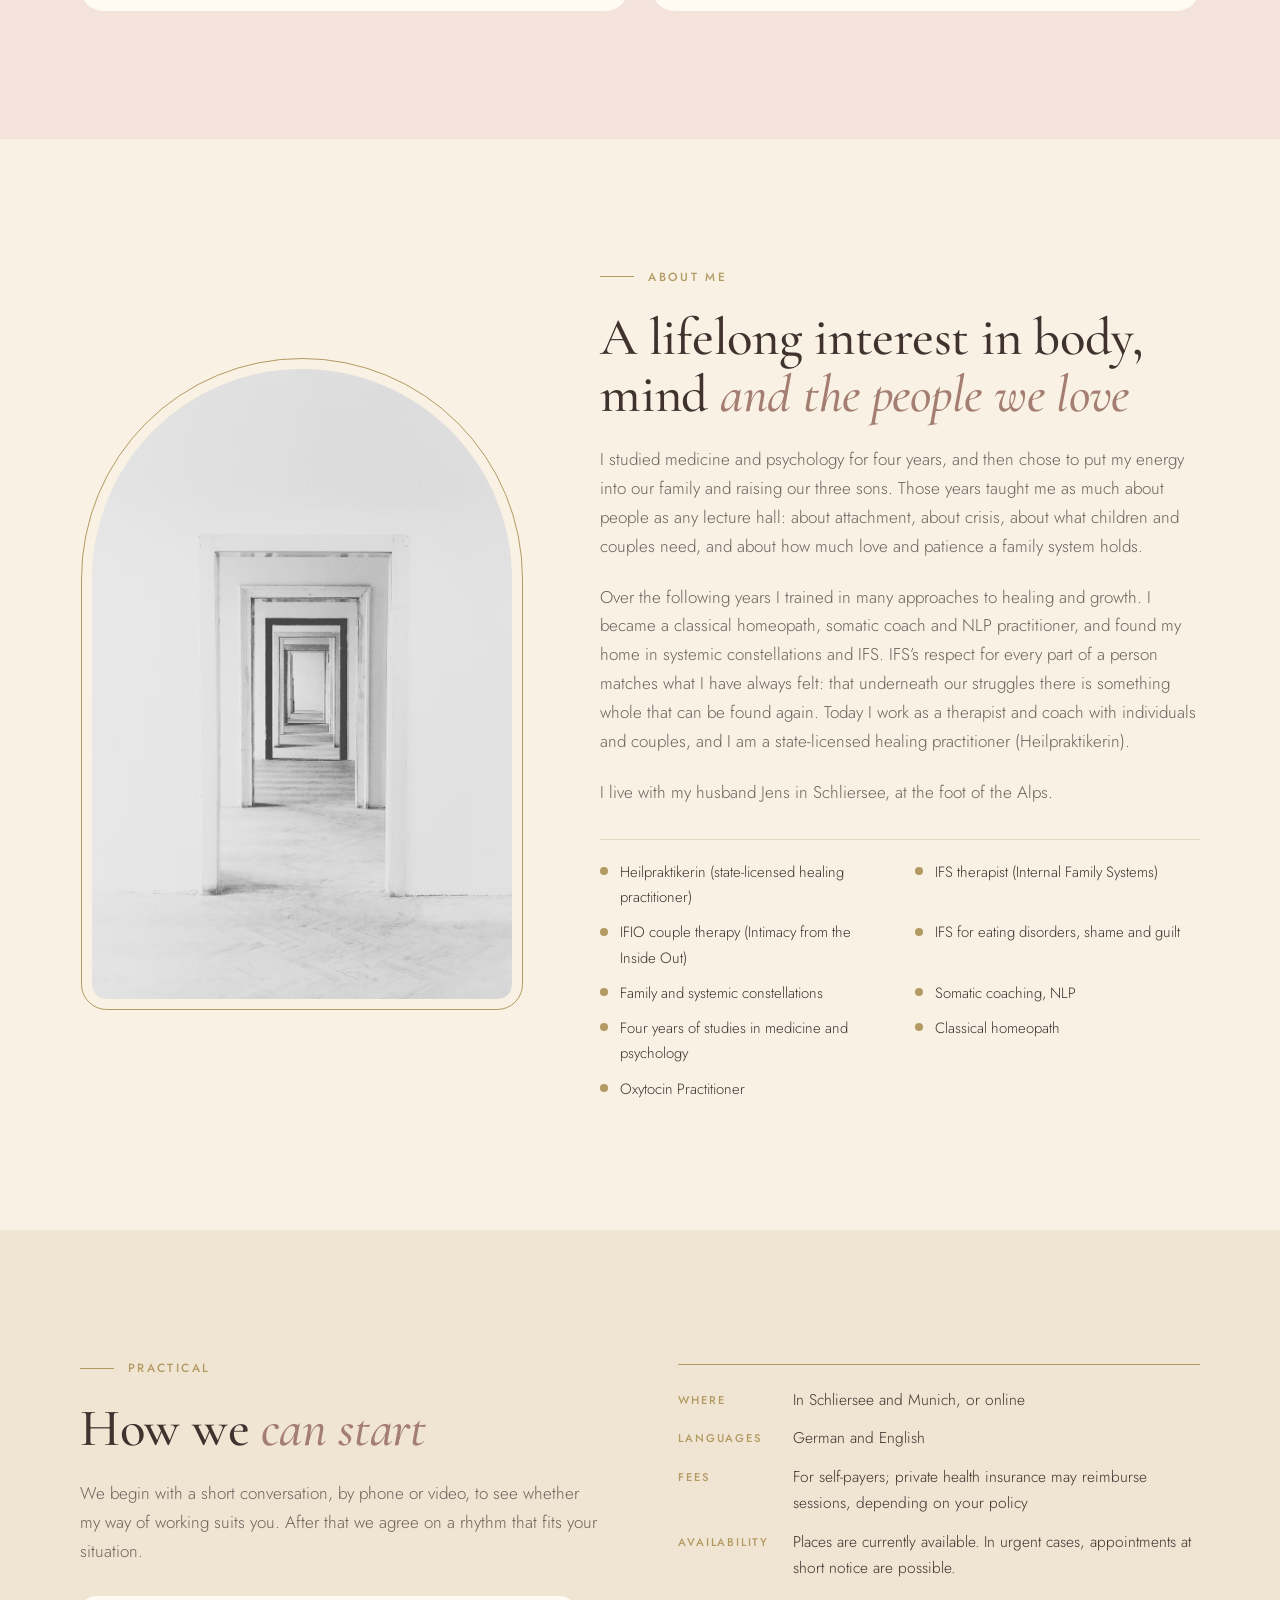
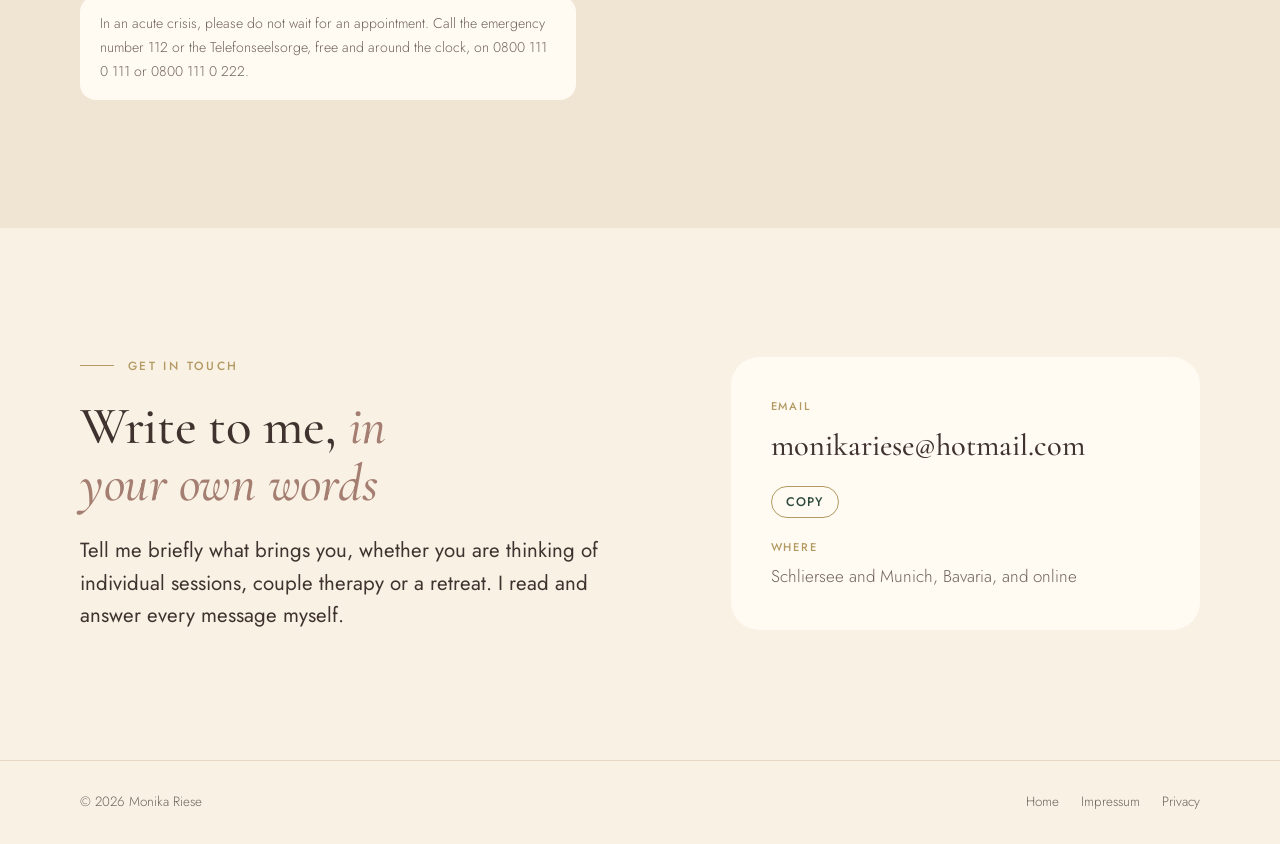
==== commit 546728dc: "Revert Munich street address on the site (keep Schliersee and Munich without address) Co-Authored-By" ====
--- a/index.html
+++ b/index.html
@@ -75,9 +75,9 @@
    "email": "monikariese@hotmail.com",
    "address": {
     "@type": "PostalAddress",
-    "streetAddress": "Claude-Lorrain-Str. 9",
-    "postalCode": "81543",
-    "addressLocality": "München",
+    "streetAddress": "Benzingstr. 5",
+    "postalCode": "83727",
+    "addressLocality": "Schliersee",
     "addressRegion": "Bayern",
     "addressCountry": "DE"
    },
@@ -105,33 +105,7 @@
    ],
    "founder": {
     "@id": "https://www.ifs-therapy.com/#monika"
-   },
-   "location": [
-    {
-     "@type": "Place",
-     "name": "Praxis München",
-     "address": {
-      "@type": "PostalAddress",
-      "streetAddress": "Claude-Lorrain-Str. 9",
-      "postalCode": "81543",
-      "addressLocality": "München",
-      "addressRegion": "Bayern",
-      "addressCountry": "DE"
-     }
-    },
-    {
-     "@type": "Place",
-     "name": "Praxis Schliersee",
-     "address": {
-      "@type": "PostalAddress",
-      "streetAddress": "Benzingstr. 5",
-      "postalCode": "83727",
-      "addressLocality": "Schliersee",
-      "addressRegion": "Bayern",
-      "addressCountry": "DE"
-     }
-    }
-   ]
+   }
   },
   {
    "@type": "WebSite",
@@ -380,7 +354,7 @@
       <p class="crisis">In an acute crisis, please do not wait for an appointment. Call the emergency number 112 or the Telefonseelsorge, free and around the clock, on 0800 111 0 111 or 0800 111 0 222.</p>
     </div>
     <dl class="keyinfo">
-      <dt>Where</dt><dd>Practice in Munich (Claude-Lorrain-Str. 9, 81543 München), in Schliersee, or online</dd>
+      <dt>Where</dt><dd>In Schliersee and Munich, or online</dd>
       <dt>Languages</dt><dd>German and English</dd>
       <dt>Fees</dt><dd>For self-payers; private health insurance may reimburse sessions, depending on your policy</dd>
       <dt>Availability</dt><dd>Places are currently available. In urgent cases, appointments at short notice are possible.</dd>
@@ -405,7 +379,7 @@
       </div>
       <div class="row">
         <span class="label">Where</span>
-        <span>Claude-Lorrain-Str. 9, 81543 München · Schliersee · online</span>
+        <span>Schliersee and Munich, Bavaria, and online</span>
       </div>
     </div>
   </div>
